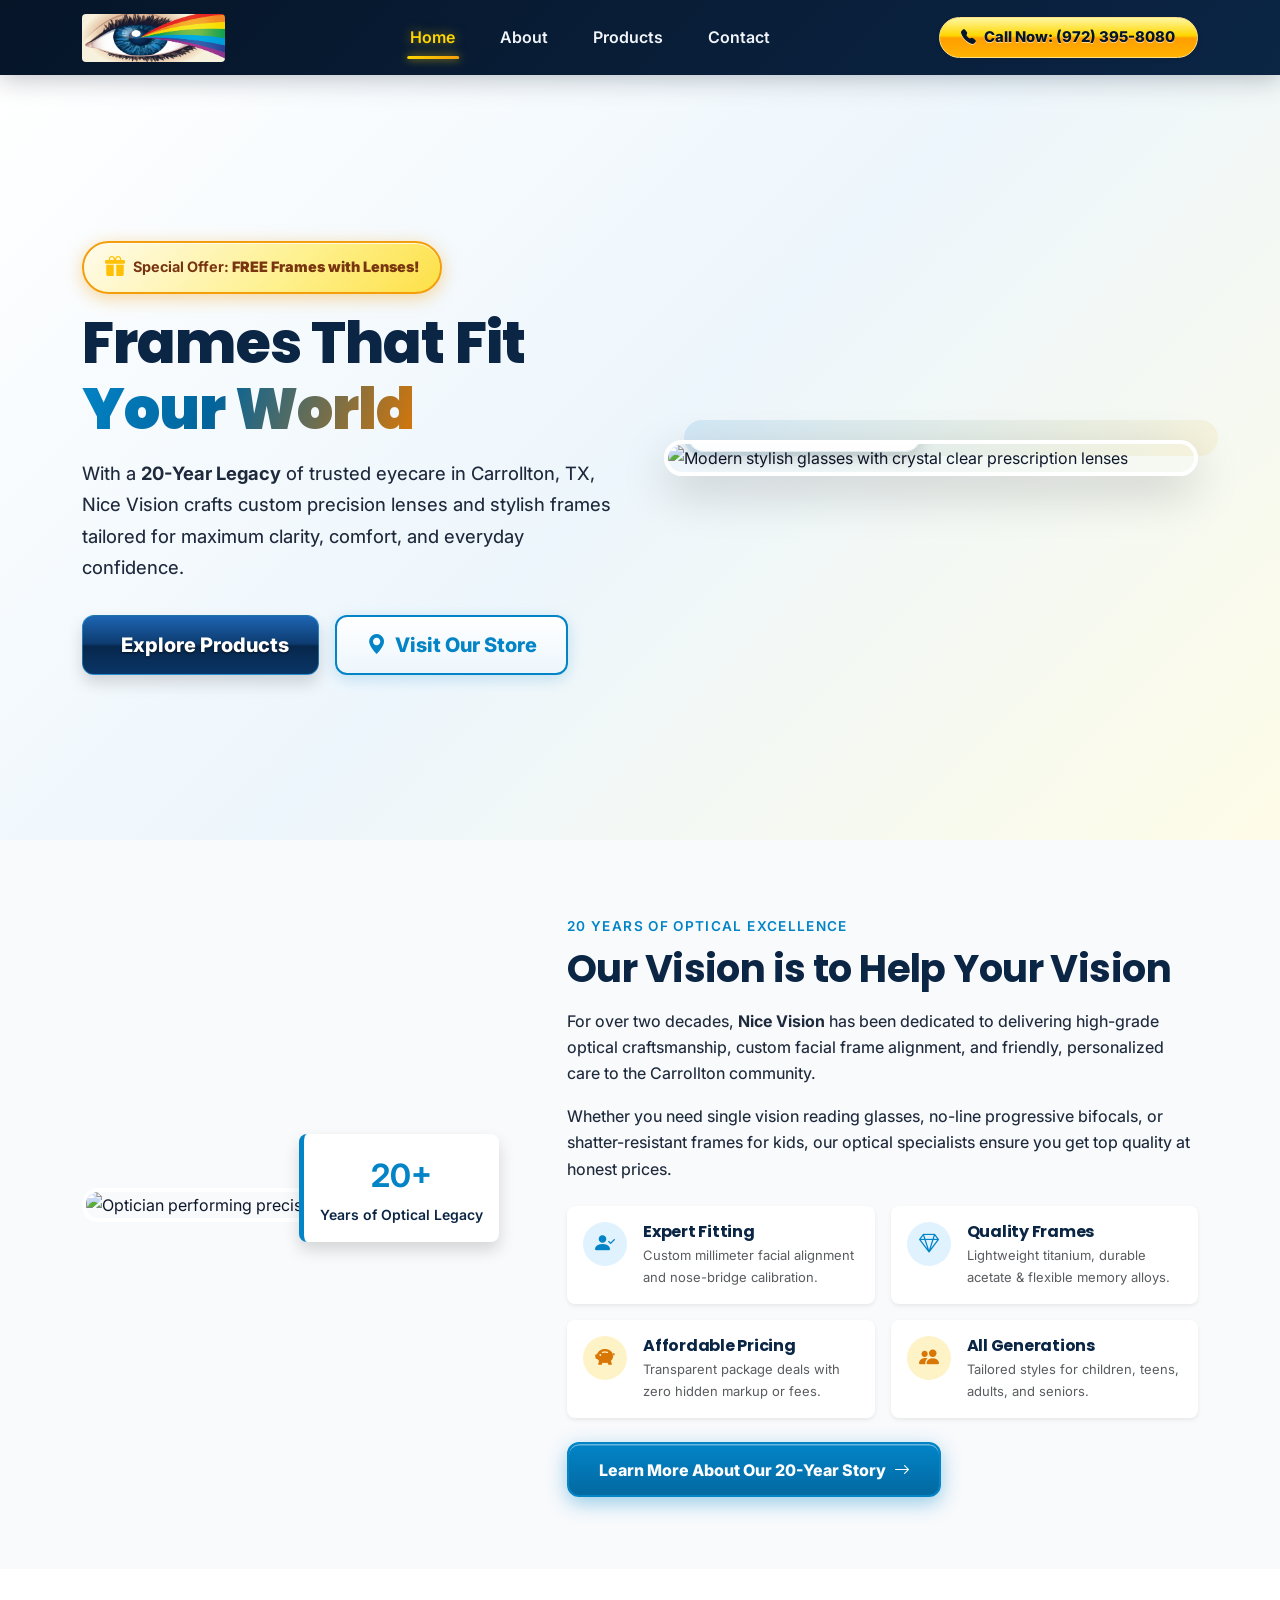
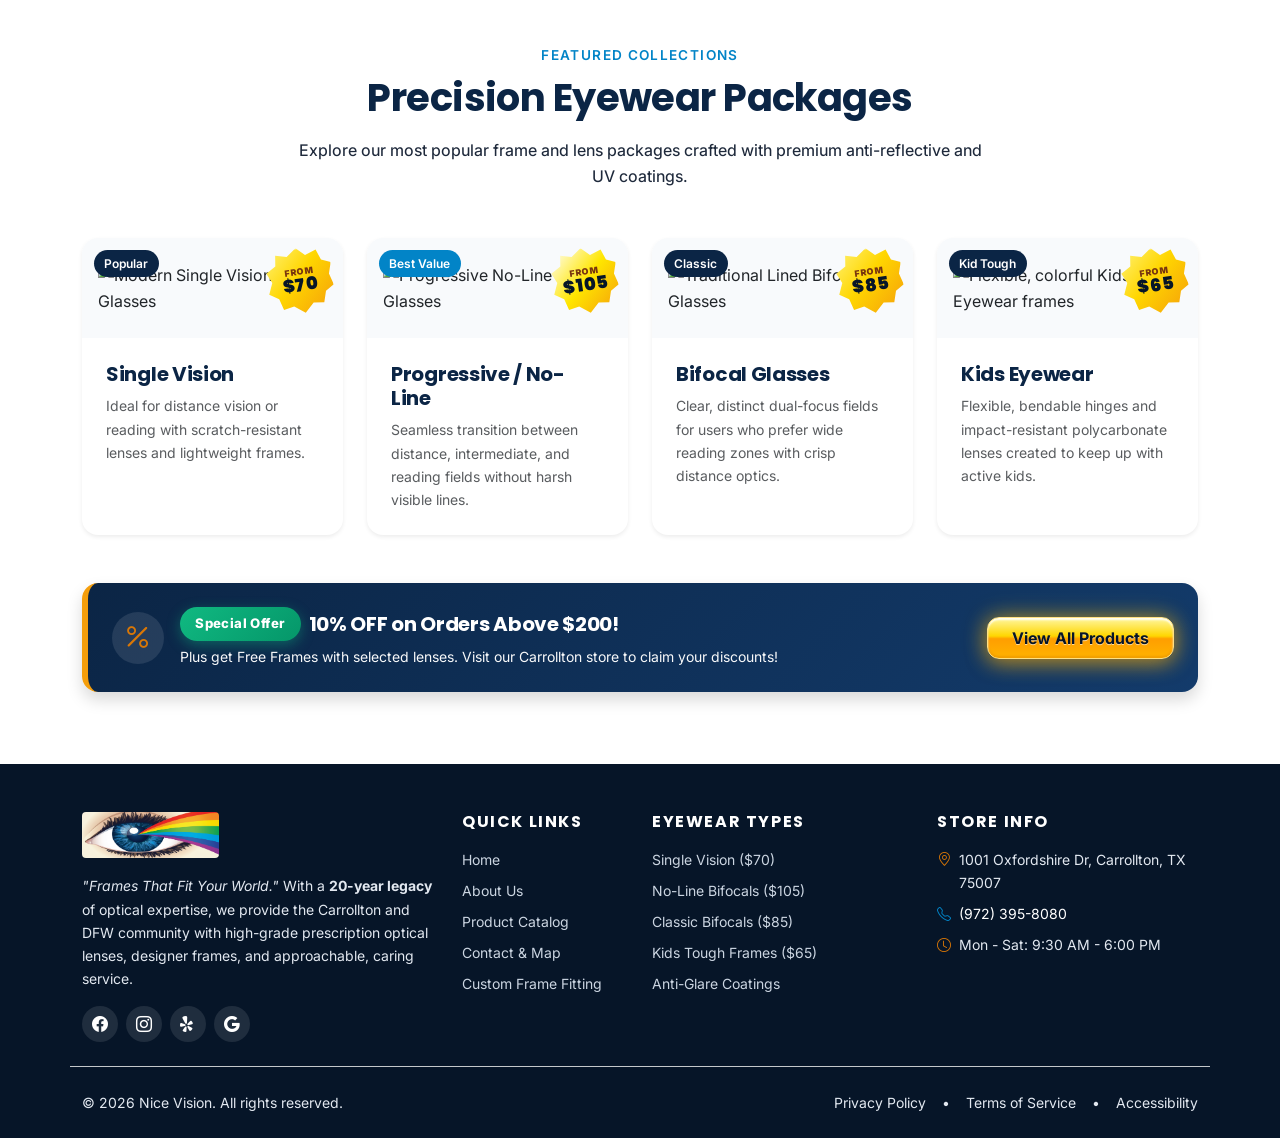
==== index.html @ 568fd635 "first commit" ====
<!DOCTYPE html>
<html lang="en">
<head>
  <meta charset="UTF-8">
  <meta name="viewport" content="width=device-width, initial-scale=1.0">
  <meta name="description" content="Nice Vision - 20+ Years Legacy in Eyewear & Eyecare. Handcrafted frames, precision lenses, progressive bifocals, and family eyewear in Carrollton, TX.">
  <meta name="keywords" content="Nice Vision, Eyewear, Glasses, Bifocals, Progressive Lenses, Carrollton TX, Free Frames, 20 Years Legacy">
  <title>Nice Vision | Frames That Fit Your World</title>

  <!-- Google Fonts -->
  <link rel="preconnect" href="https://fonts.googleapis.com">
  <link rel="preconnect" href="https://fonts.gstatic.com" crossorigin>
  <link href="https://fonts.googleapis.com/css2?family=Inter:wght@400;500;600&family=Poppins:wght@500;600;700;800&display=swap" rel="stylesheet">

  <!-- Bootstrap 5 CSS CDN -->
  <link href="https://cdn.jsdelivr.net/npm/bootstrap@5.3.3/dist/css/bootstrap.min.css" rel="stylesheet" integrity="sha384-QWTKZyjpPEjISv5WaRU9OFeRpok6YctnYmDr5pNlyT2bRjXh0JMhjY6hW+ALEwIH" crossorigin="anonymous">

  <!-- Bootstrap Icons CDN -->
  <link rel="stylesheet" href="https://cdn.jsdelivr.net/npm/bootstrap-icons@1.11.3/font/bootstrap-icons.min.css">

  <!-- Custom CSS -->
  <link rel="stylesheet" href="style.css?v=1.6">
</head>
<body>

  <!-- ================= HEADER & NAVBAR ================= -->
  <header class="sticky-top">
    <nav class="navbar navbar-expand-lg navbar-dark brand-navbar" aria-label="Main Navigation">
      <div class="container">
        <a class="navbar-brand d-flex align-items-center" href="index.html" aria-label="Nice Vision Home">
          <img src="assets/niceVision_logo.png" alt="Nice Vision Logo" class="brand-logo-img">
        </a>

        <button class="navbar-toggler border-0 shadow-none p-2" type="button" data-bs-toggle="collapse" data-bs-target="#navbarContent" aria-controls="navbarContent" aria-expanded="false" aria-label="Toggle navigation">
          <span class="navbar-toggler-icon"></span>
        </button>

        <div class="collapse navbar-collapse" id="navbarContent">
          <ul class="navbar-nav mx-auto mb-2 mb-lg-0 gap-lg-3">
            <li class="nav-item">
              <a class="nav-link active" aria-current="page" href="index.html">Home</a>
            </li>
            <li class="nav-item">
              <a class="nav-link" href="about.html">About</a>
            </li>
            <li class="nav-item">
              <a class="nav-link" href="products.html">Products</a>
            </li>
            <li class="nav-item">
              <a class="nav-link" href="contact.html">Contact</a>
            </li>
          </ul>
          
          <div class="d-flex align-items-center gap-2 mt-3 mt-lg-0">
            <a href="tel:9723958080" class="btn btn-call-cta d-inline-flex align-items-center gap-2 shadow-sm">
              <i class="bi bi-telephone-fill"></i>
              <span>Call Now: (972) 395-8080</span>
            </a>
          </div>
        </div>
      </div>
    </nav>
  </header>

  <main>
    <!-- ================= HERO SECTION ================= -->
    <section id="home" class="hero-section py-5 d-flex align-items-center">
      <div class="container py-lg-4">
        <div class="row align-items-center g-5">
          <!-- Text Column -->
          <div class="col-lg-6 text-center text-lg-start">
            
            <!-- Special Offer 1 Hero Pill -->
            <div class="hero-offer-pill mb-3">
              <i class="bi bi-gift-fill text-warning fs-5"></i>
              <span>Special Offer: <strong>FREE Frames with Lenses!</strong></span>
            </div>

            <h1 class="hero-title fw-extrabold mb-3">
              Frames That Fit <span class="text-gradient">Your World</span>
            </h1>
            <p class="hero-subtitle mb-4 text-secondary-contrast">
              With a <strong>20-Year Legacy</strong> of trusted eyecare in Carrollton, TX, Nice Vision crafts custom precision lenses and stylish frames tailored for maximum clarity, comfort, and everyday confidence.
            </p>
            <div class="d-flex flex-column flex-sm-row justify-content-center justify-content-lg-start gap-3 pt-2">
              <a href="products.html" class="btn btn-primary-custom btn-lg shadow">
                <i class="bi bi-glasses me-2"></i>Explore Products
              </a>
              <a href="contact.html" class="btn btn-outline-custom btn-lg">
                <i class="bi bi-geo-alt-fill me-2 text-accent-sky"></i>Visit Our Store
              </a>
            </div>
            
            <!-- Quick Feature Ticker / Highlights (Commented out as requested) -->
            <!--
            <div class="row g-3 mt-4 pt-3 border-top border-light-subtle text-start">
              <div class="col-4">
                <div class="d-flex align-items-center gap-2">
                  <i class="bi bi-award-fill text-accent-yellow fs-4"></i>
                  <div>
                    <div class="fw-bold text-navy small">20+ Years</div>
                    <div class="text-muted extra-small">Trusted Legacy</div>
                  </div>
                </div>
              </div>
              <div class="col-4">
                <div class="d-flex align-items-center gap-2">
                  <i class="bi bi-tag-fill text-accent-sky fs-4"></i>
                  <div>
                    <div class="fw-bold text-navy small">Best Pricing</div>
                    <div class="text-muted extra-small">From $70 Up</div>
                  </div>
                </div>
              </div>
              <div class="col-4">
                <div class="d-flex align-items-center gap-2">
                  <i class="bi bi-shield-check text-accent-yellow fs-4"></i>
                  <div>
                    <div class="fw-bold text-navy small">100% Quality</div>
                    <div class="text-muted extra-small">Guaranteed Fit</div>
                  </div>
                </div>
              </div>
            </div>
            -->
          </div>

          <!-- Hero Image Column -->
          <div class="col-lg-6">
            <div class="hero-image-container position-relative">
              <div class="hero-image-card shadow-lg">
                <img 
                  src="https://images.unsplash.com/photo-1591076482161-42ce6da69f67?auto=format&fit=crop&w=900&q=80" 
                  alt="Modern stylish glasses with crystal clear prescription lenses" 
                  class="img-fluid rounded-4 main-hero-img w-100 object-fit-cover"
                  loading="eager"
                >
                <div class="hero-floating-badge shadow">
                  <div class="starburst-icon">
                    <i class="bi bi-patch-check-fill text-accent-yellow fs-2"></i>
                  </div>
                  <div>
                    <div class="fw-bold text-navy">20+ Years Legacy</div>
                    <div class="extra-small text-muted">Carrollton, TX Opticians</div>
                  </div>
                </div>
              </div>
              <div class="hero-backdrop-shape"></div>
            </div>
          </div>
        </div>
      </div>
    </section>

    <!-- ================= ABOUT PREVIEW SECTION ================= -->
    <section id="about-preview" class="about-section py-5 bg-light-section">
      <div class="container py-lg-4">
        <div class="row align-items-center g-5">
          <!-- Supporting Image Left Column -->
          <div class="col-lg-5 order-2 order-lg-1">
            <div class="position-relative about-img-wrapper">
              <img 
                src="https://images.unsplash.com/photo-1574258495973-f010dfbb5371?auto=format&fit=crop&w=800&q=80" 
                alt="Optician performing precise eyeglasses frame fitting" 
                class="img-fluid rounded-4 shadow-md w-100 object-fit-cover about-main-img"
                loading="lazy"
              >
              <div class="about-experience-card shadow p-3 rounded-3 text-center">
                <span class="fs-2 fw-bold text-accent-sky">20+</span>
                <span class="d-block small text-navy fw-semibold">Years of Optical Legacy</span>
              </div>
            </div>
          </div>

          <!-- Content Right Column -->
          <div class="col-lg-7 order-1 order-lg-2 text-center text-lg-start">
            <span class="section-subtitle text-uppercase fw-semibold tracking-wider text-accent-sky mb-2 d-inline-block">
              20 Years of Optical Excellence
            </span>
            <h2 class="section-title text-navy fw-bold mb-3">
              Our Vision is to Help Your Vision
            </h2>
            <p class="text-secondary-contrast mb-3">
              For over two decades, <strong>Nice Vision</strong> has been dedicated to delivering high-grade optical craftsmanship, custom facial frame alignment, and friendly, personalized care to the Carrollton community.
            </p>
            <p class="text-secondary-contrast mb-4">
              Whether you need single vision reading glasses, no-line progressive bifocals, or shatter-resistant frames for kids, our optical specialists ensure you get top quality at honest prices.
            </p>

            <!-- Feature Cards Grid -->
            <div class="row g-3 mb-4">
              <div class="col-sm-6">
                <div class="feature-card p-3 rounded-3 h-100 border-0 shadow-sm bg-white d-flex align-items-start gap-3">
                  <div class="feature-icon-box bg-sky-subtle text-accent-sky rounded-circle">
                    <i class="bi bi-person-check-fill fs-5"></i>
                  </div>
                  <div>
                    <h3 class="h6 fw-bold text-navy mb-1">Expert Fitting</h3>
                    <p class="extra-small text-muted mb-0">Custom millimeter facial alignment and nose-bridge calibration.</p>
                  </div>
                </div>
              </div>

              <div class="col-sm-6">
                <div class="feature-card p-3 rounded-3 h-100 border-0 shadow-sm bg-white d-flex align-items-start gap-3">
                  <div class="feature-icon-box bg-sky-subtle text-accent-sky rounded-circle">
                    <i class="bi bi-gem fs-5"></i>
                  </div>
                  <div>
                    <h3 class="h6 fw-bold text-navy mb-1">Quality Frames</h3>
                    <p class="extra-small text-muted mb-0">Lightweight titanium, durable acetate & flexible memory alloys.</p>
                  </div>
                </div>
              </div>

              <div class="col-sm-6">
                <div class="feature-card p-3 rounded-3 h-100 border-0 shadow-sm bg-white d-flex align-items-start gap-3">
                  <div class="feature-icon-box bg-yellow-subtle text-accent-yellow rounded-circle">
                    <i class="bi bi-piggy-bank-fill fs-5"></i>
                  </div>
                  <div>
                    <h3 class="h6 fw-bold text-navy mb-1">Affordable Pricing</h3>
                    <p class="extra-small text-muted mb-0">Transparent package deals with zero hidden markup or fees.</p>
                  </div>
                </div>
              </div>

              <div class="col-sm-6">
                <div class="feature-card p-3 rounded-3 h-100 border-0 shadow-sm bg-white d-flex align-items-start gap-3">
                  <div class="feature-icon-box bg-yellow-subtle text-accent-yellow rounded-circle">
                    <i class="bi bi-people-fill fs-5"></i>
                  </div>
                  <div>
                    <h3 class="h6 fw-bold text-navy mb-1">All Generations</h3>
                    <p class="extra-small text-muted mb-0">Tailored styles for children, teens, adults, and seniors.</p>
                  </div>
                </div>
              </div>
            </div>

            <div class="text-center text-lg-start">
              <a href="about.html" class="btn btn-story-blue">
                <span>Learn More About Our 20-Year Story</span>
                <i class="bi bi-arrow-right ms-2"></i>
              </a>
            </div>
          </div>
        </div>
      </div>
    </section>

    <!-- ================= FEATURED PRODUCTS PREVIEW ================= -->
    <section id="products-preview" class="products-section py-5">
      <div class="container py-lg-4">
        <div class="text-center max-w-700 mx-auto mb-5">
          <span class="section-subtitle text-uppercase fw-semibold tracking-wider text-accent-sky mb-2 d-inline-block">
            Featured Collections
          </span>
          <h2 class="section-title text-navy fw-bold mb-3">
            Precision Eyewear Packages
          </h2>
          <p class="text-secondary-contrast">
            Explore our most popular frame and lens packages crafted with premium anti-reflective and UV coatings.
          </p>
        </div>

        <div class="row g-4">
          <!-- Card 1: Single Vision Glasses -->
          <div class="col-12 col-sm-6 col-lg-3">
            <div class="card product-card h-100 border-0 shadow-sm rounded-4 overflow-hidden position-relative">
              <div class="starburst-badge" aria-label="Starting at $70">
                <div class="starburst-inner">
                  <span class="badge-from">FROM</span>
                  <span class="badge-price">$70</span>
                </div>
              </div>
              
              <div class="product-img-wrapper">
                <img 
                  src="https://images.unsplash.com/photo-1572635196237-14b3f281503f?auto=format&fit=crop&w=600&q=80" 
                  class="card-img-top product-img" 
                  alt="Modern Single Vision Glasses"
                  loading="lazy"
                >
                <span class="product-tag">Popular</span>
              </div>
              
              <div class="card-body p-4 d-flex flex-column">
                <h3 class="card-title h5 fw-bold text-navy mb-2">Single Vision</h3>
                <p class="card-text text-muted small flex-grow-1">
                  Ideal for distance vision or reading with scratch-resistant lenses and lightweight frames.
                </p>
                <!-- Product features and action button (Commented out as requested)
                <div class="product-features border-top pt-3 mt-2">
                  <ul class="list-unstyled extra-small text-secondary mb-3 d-flex flex-column gap-1">
                    <li><i class="bi bi-check-circle-fill text-accent-sky me-1"></i> Scratch-Resistant Coating</li>
                    <li><i class="bi bi-check-circle-fill text-accent-sky me-1"></i> Frame + Lenses Included</li>
                  </ul>
                  <a href="products.html" class="btn btn-card-action w-100 fw-semibold text-center">
                    View Details
                  </a>
                </div>
                -->
              </div>
            </div>
          </div>

          <!-- Card 2: Progressive / No-Line Bifocals -->
          <div class="col-12 col-sm-6 col-lg-3">
            <div class="card product-card h-100 border-0 shadow-sm rounded-4 overflow-hidden position-relative highlight-product">
              <div class="starburst-badge starburst-highlight" aria-label="Starting at $105">
                <div class="starburst-inner">
                  <span class="badge-from">FROM</span>
                  <span class="badge-price">$105</span>
                </div>
              </div>

              <div class="product-img-wrapper">
                <img 
                  src="https://images.unsplash.com/photo-1508296695146-257a814070b4?auto=format&fit=crop&w=600&q=80" 
                  class="card-img-top product-img" 
                  alt="Progressive No-Line Bifocal Glasses"
                  loading="lazy"
                >
                <span class="product-tag tag-best">Best Value</span>
              </div>

              <div class="card-body p-4 d-flex flex-column">
                <h3 class="card-title h5 fw-bold text-navy mb-2">Progressive / No-Line</h3>
                <p class="card-text text-muted small flex-grow-1">
                  Seamless transition between distance, intermediate, and reading fields without harsh visible lines.
                </p>
                <!-- Product features and action button (Commented out as requested)
                <div class="product-features border-top pt-3 mt-2">
                  <ul class="list-unstyled extra-small text-secondary mb-3 d-flex flex-column gap-1">
                    <li><i class="bi bi-check-circle-fill text-accent-sky me-1"></i> Smooth Multi-Distance Vision</li>
                    <li><i class="bi bi-check-circle-fill text-accent-sky me-1"></i> Premium Anti-Glare Coating</li>
                  </ul>
                  <a href="products.html" class="btn btn-card-action w-100 fw-semibold text-center">
                    View Details
                  </a>
                </div>
                -->
              </div>
            </div>
          </div>

          <!-- Card 3: Traditional Bifocal Glasses -->
          <div class="col-12 col-sm-6 col-lg-3">
            <div class="card product-card h-100 border-0 shadow-sm rounded-4 overflow-hidden position-relative">
              <div class="starburst-badge" aria-label="Starting at $85">
                <div class="starburst-inner">
                  <span class="badge-from">FROM</span>
                  <span class="badge-price">$85</span>
                </div>
              </div>

              <div class="product-img-wrapper">
                <img 
                  src="https://images.unsplash.com/photo-1511499767150-a48a237f0083?auto=format&fit=crop&w=600&q=80" 
                  class="card-img-top product-img" 
                  alt="Traditional Lined Bifocal Glasses"
                  loading="lazy"
                >
                <span class="product-tag">Classic</span>
              </div>

              <div class="card-body p-4 d-flex flex-column">
                <h3 class="card-title h5 fw-bold text-navy mb-2">Bifocal Glasses</h3>
                <p class="card-text text-muted small flex-grow-1">
                  Clear, distinct dual-focus fields for users who prefer wide reading zones with crisp distance optics.
                </p>
                <!-- Product features and action button (Commented out as requested)
                <div class="product-features border-top pt-3 mt-2">
                  <ul class="list-unstyled extra-small text-secondary mb-3 d-flex flex-column gap-1">
                    <li><i class="bi bi-check-circle-fill text-accent-sky me-1"></i> Wide Reading Segment</li>
                    <li><i class="bi bi-check-circle-fill text-accent-sky me-1"></i> High Durability Frames</li>
                  </ul>
                  <a href="products.html" class="btn btn-card-action w-100 fw-semibold text-center">
                    View Details
                  </a>
                </div>
                -->
              </div>
            </div>
          </div>

          <!-- Card 4: Kids Eyewear -->
          <div class="col-12 col-sm-6 col-lg-3">
            <div class="card product-card h-100 border-0 shadow-sm rounded-4 overflow-hidden position-relative">
              <div class="starburst-badge" aria-label="Starting at $65">
                <div class="starburst-inner">
                  <span class="badge-from">FROM</span>
                  <span class="badge-price">$65</span>
                </div>
              </div>

              <div class="product-img-wrapper">
                <img 
                  src="https://images.unsplash.com/photo-1544717305-2782549b5136?auto=format&fit=crop&w=600&q=80" 
                  class="card-img-top product-img" 
                  alt="Flexible, colorful Kids Eyewear frames"
                  loading="lazy"
                >
                <span class="product-tag">Kid Tough</span>
              </div>

              <div class="card-body p-4 d-flex flex-column">
                <h3 class="card-title h5 fw-bold text-navy mb-2">Kids Eyewear</h3>
                <p class="card-text text-muted small flex-grow-1">
                  Flexible, bendable hinges and impact-resistant polycarbonate lenses created to keep up with active kids.
                </p>
                <!-- Product features and action button (Commented out as requested)
                <div class="product-features border-top pt-3 mt-2">
                  <ul class="list-unstyled extra-small text-secondary mb-3 d-flex flex-column gap-1">
                    <li><i class="bi bi-check-circle-fill text-accent-sky me-1"></i> Impact-Proof Polycarbonate</li>
                    <li><i class="bi bi-check-circle-fill text-accent-sky me-1"></i> Non-Slip Temple Arms</li>
                  </ul>
                  <a href="products.html" class="btn btn-card-action w-100 fw-semibold text-center">
                    View Details
                  </a>
                </div>
                -->
              </div>
            </div>
          </div>
        </div>

        <!-- Special Banner Offer: Above $200 10% OFF -->
        <div class="special-promo-banner mt-5 p-4 rounded-4 text-white d-flex flex-column flex-md-row align-items-center justify-content-between gap-3 shadow">
          <div class="d-flex align-items-center gap-3">
            <div class="promo-icon-badge">
              <i class="bi bi-percent fs-3 text-accent-yellow"></i>
            </div>
            <div>
              <div class="d-flex align-items-center gap-2 mb-1">
                <span class="promo-pill-green">Special Offer</span>
                <h3 class="h5 fw-bold mb-0">10% OFF on Orders Above $200!</h3>
              </div>
              <p class="mb-0 small text-light opacity-90">Plus get Free Frames with selected lenses. Visit our Carrollton store to claim your discounts!</p>
            </div>
          </div>
          <a href="products.html" class="btn btn-accent-yellow fw-bold px-4 py-2 text-navy text-nowrap">
            View All Products
          </a>
        </div>
      </div>
    </section>

    <!-- ================= VISIT US & STORE INFO SECTION (Commented out as requested) ================= -->
    <!--
    <section id="visit" class="contact-section py-5 bg-light-section">
      <div class="container py-lg-4">
        <div class="text-center max-w-700 mx-auto mb-5">
          <span class="section-subtitle text-uppercase fw-semibold tracking-wider text-accent-sky mb-2 d-inline-block">
            Visit Our Store
          </span>
          <h2 class="section-title text-navy fw-bold mb-3">
            Come See Us in Carrollton, TX
          </h2>
          <p class="text-secondary-contrast">
            Drop by our Carrollton store for custom frame styling, precision lens fitting, and friendly optical advice. Walk-ins are always warmly welcomed!
          </p>
        </div>

        <div class="row g-4">
          <div class="col-lg-5">
            <div class="bg-white p-4 p-md-5 rounded-4 shadow-sm h-100 d-flex flex-column justify-content-between">
              <div>
                <span class="badge bg-yellow-subtle text-navy border border-warning px-3 py-2 fw-semibold rounded-pill mb-3">
                  <i class="bi bi-geo-alt-fill text-warning me-1"></i> Carrollton, TX Location
                </span>
                <h3 class="h4 fw-bold text-navy mb-3">Nice Vision Optical</h3>
                <p class="text-muted small mb-4">
                  Serving Carrollton and the DFW metroplex for over 20 years with premium frames, accurate prescriptions, and family-friendly optical care.
                </p>

                <div class="contact-details-box mb-4">
                  <div class="d-flex align-items-start gap-3 mb-3">
                    <div class="contact-icon bg-sky-subtle text-accent-sky rounded-circle">
                      <i class="bi bi-geo-alt-fill fs-5"></i>
                    </div>
                    <div>
                      <span class="fw-bold text-navy d-block">Store Address</span>
                      <address class="text-muted mb-0 small not-italic">
                        1001 Oxfordshire Dr,<br>
                        Carrollton, TX 75007
                      </address>
                    </div>
                  </div>

                  <div class="d-flex align-items-start gap-3 mb-3">
                    <div class="contact-icon bg-yellow-subtle text-accent-yellow rounded-circle">
                      <i class="bi bi-telephone-fill fs-5"></i>
                    </div>
                    <div>
                      <span class="fw-bold text-navy d-block">Call Us Directly</span>
                      <a href="tel:9723958080" class="text-decoration-none fw-semibold text-accent-sky small">
                        (972) 395-8080
                      </a>
                    </div>
                  </div>

                  <div class="d-flex align-items-start gap-3 mb-3">
                    <div class="contact-icon bg-sky-subtle text-accent-sky rounded-circle">
                      <i class="bi bi-clock-fill fs-5"></i>
                    </div>
                    <div>
                      <span class="fw-bold text-navy d-block">Store Hours</span>
                      <span class="text-muted small">Mon - Sat: 9:30 AM - 6:00 PM</span>
                      <span class="d-block extra-small text-success fw-semibold mt-1"><i class="bi bi-check-circle-fill me-1"></i>Walk-Ins Always Welcome</span>
                    </div>
                  </div>
                </div>
              </div>

              <div class="pt-3 border-top">
                <a href="contact.html" class="btn btn-primary-custom w-100 py-3 fw-bold shadow-sm d-flex align-items-center justify-content-center gap-2 mb-2">
                  <span>Send Us a Message / Inquiry</span>
                  <i class="bi bi-arrow-right"></i>
                </a>
                <a href="tel:9723958080" class="btn btn-outline-custom w-100 py-2 small fw-semibold text-center">
                  <i class="bi bi-telephone me-1"></i> Call (972) 395-8080
                </a>
              </div>

            </div>
          </div>

          <div class="col-lg-7">
            <div class="bg-white p-4 p-md-5 rounded-4 shadow-sm h-100 d-flex flex-column">
              <div class="d-flex justify-content-between align-items-center mb-3">
                <h3 class="h4 fw-bold text-navy mb-0">Interactive Store Map</h3>
                <a href="https://maps.google.com/?q=1001+Oxfordshire+Dr,+Carrollton,+TX+75007" target="_blank" rel="noopener noreferrer" class="btn btn-link text-accent-sky p-0 small fw-semibold text-decoration-none">
                  <i class="bi bi-box-arrow-up-right me-1"></i> Get Directions
                </a>
              </div>
              
              <div class="map-wrapper rounded-4 overflow-hidden flex-grow-1 shadow-inner position-relative">
                <iframe 
                  title="Nice Vision Carrollton TX Location Map"
                  src="https://www.google.com/maps/embed?pb=!1m18!1m12!1m3!1d3345.9221588698144!2d-96.9069356!3d33.0058145!2m3!1f0!2f0!3f0!3m2!1i1024!2i768!4f13.1!3m3!1m2!1s0x864c2438cb4499d1%3A0x6b772c916ec6fba0!2s1001%20Oxfordshire%20Dr%2C%20Carrollton%2C%20TX%2075007!5e0!3m2!1sen!2sus!4v1700000000000!5m2!1sen!2sus" 
                  width="100%" 
                  height="100%" 
                  style="border:0; min-height: 380px;" 
                  allowfullscreen="" 
                  loading="lazy" 
                  referrerpolicy="no-referrer-when-downgrade">
                </iframe>
              </div>
            </div>
          </div>
        </div>
      </div>
    </section>
    -->
  </main>

  <!-- ================= FOOTER ================= -->
  <footer class="footer bg-navy text-white pt-5 pb-4">
    <div class="container">
      <div class="row g-4 pb-4 border-bottom border-secondary-subtle">
        
        <!-- Brand Summary -->
        <div class="col-lg-4 col-md-6">
          <div class="d-flex align-items-center mb-3">
            <img src="assets/niceVision_logo.png" alt="Nice Vision Logo" class="footer-logo-img">
          </div>
          <p class="text-light-muted small mb-3">
            <em>"Frames That Fit Your World."</em> With a <strong>20-year legacy</strong> of optical expertise, we provide the Carrollton and DFW community with high-grade prescription optical lenses, designer frames, and approachable, caring service.
          </p>
          <div class="d-flex gap-2">
            <a href="#" class="social-icon-btn" aria-label="Nice Vision on Facebook"><i class="bi bi-facebook"></i></a>
            <a href="#" class="social-icon-btn" aria-label="Nice Vision on Instagram"><i class="bi bi-instagram"></i></a>
            <a href="#" class="social-icon-btn" aria-label="Nice Vision on Yelp"><i class="bi bi-yelp"></i></a>
            <a href="#" class="social-icon-btn" aria-label="Nice Vision on Google Business"><i class="bi bi-google"></i></a>
          </div>
        </div>

        <!-- Quick Links -->
        <div class="col-lg-2 col-md-6 col-6">
          <h4 class="h6 fw-bold text-white mb-3 text-uppercase tracking-wider">Quick Links</h4>
          <ul class="list-unstyled footer-links small d-flex flex-column gap-2 mb-0">
            <li><a href="index.html">Home</a></li>
            <li><a href="about.html">About Us</a></li>
            <li><a href="products.html">Product Catalog</a></li>
            <li><a href="contact.html">Contact & Map</a></li>
            <li><a href="contact.html">Custom Frame Fitting</a></li>
          </ul>
        </div>

        <!-- Products -->
        <div class="col-lg-3 col-md-6 col-6">
          <h4 class="h6 fw-bold text-white mb-3 text-uppercase tracking-wider">Eyewear Types</h4>
          <ul class="list-unstyled footer-links small d-flex flex-column gap-2 mb-0">
            <li><a href="products.html">Single Vision ($70)</a></li>
            <li><a href="products.html">No-Line Bifocals ($105)</a></li>
            <li><a href="products.html">Classic Bifocals ($85)</a></li>
            <li><a href="products.html">Kids Tough Frames ($65)</a></li>
            <li><a href="products.html">Anti-Glare Coatings</a></li>
          </ul>
        </div>

        <!-- Direct Contact -->
        <div class="col-lg-3 col-md-6">
          <h4 class="h6 fw-bold text-white mb-3 text-uppercase tracking-wider">Store Info</h4>
          <ul class="list-unstyled text-light-muted small d-flex flex-column gap-2 mb-0">
            <li class="d-flex gap-2">
              <i class="bi bi-geo-alt text-accent-yellow"></i>
              <span>1001 Oxfordshire Dr, Carrollton, TX 75007</span>
            </li>
            <li class="d-flex gap-2">
              <i class="bi bi-telephone text-accent-sky"></i>
              <a href="tel:9723958080" class="text-white text-decoration-none">(972) 395-8080</a>
            </li>
            <li class="d-flex gap-2">
              <i class="bi bi-clock text-accent-yellow"></i>
              <span>Mon - Sat: 9:30 AM - 6:00 PM</span>
            </li>
          </ul>
        </div>

      </div>

      <!-- Copyright & Bottom Bar -->
      <div class="d-flex flex-column flex-sm-row justify-content-between align-items-center pt-4 small text-light-muted">
        <div>
          &copy; <span id="currentYear"></span> Nice Vision. All rights reserved.
        </div>
        <div class="d-flex gap-3 mt-2 mt-sm-0">
          <a href="#" class="text-light-muted text-decoration-none">Privacy Policy</a>
          <span>•</span>
          <a href="#" class="text-light-muted text-decoration-none">Terms of Service</a>
          <span>•</span>
          <a href="#" class="text-light-muted text-decoration-none">Accessibility</a>
        </div>
      </div>
    </div>
  </footer>

  <!-- Bootstrap 5 JS Bundle with Popper -->
  <script src="https://cdn.jsdelivr.net/npm/bootstrap@5.3.3/dist/js/bootstrap.bundle.min.js" integrity="sha384-YvpcrYf0tY3lHB60NNkmXc5s9fDVZLESaAA55NDzOxhy9GkcIdslK1eN7N6jIeHz" crossorigin="anonymous"></script>

  <!-- Custom JavaScript -->
  <script src="script.js"></script>
</body>
</html>
---- style.css ----
/* ==========================================================================
   Nice Vision - Brand Stylesheet
   Color Palette:
     - Navy Blue: #1a3a5c
     - Sky Blue Accent: #3a9bdc
     - Warm Yellow Accent: #f4c542
     - Off-White / Light Gray: #f8fafc / #f1f5f9
     - Body Text: #334155
   ========================================================================== */

:root {
  --color-navy: #0b2545;
  --color-navy-dark: #061528;
  --color-navy-light: #133b6b;
  --color-sky: #0284c7;
  --color-sky-vibrant: #0099ff;
  --color-sky-hover: #0369a1;
  --color-sky-subtle: #e0f2fe;
  --color-yellow: #f59e0b;
  --color-yellow-bright: #ffd600;
  --color-yellow-hover: #d97706;
  --color-yellow-subtle: #fef3c7;
  --color-bg-light: #f8fafc;
  --color-bg-alt: #f1f5f9;
  --color-text-main: #0f172a;
  --color-text-secondary: #1e293b;
  --color-text-muted: #334155;
  --color-border: #cbd5e1;
  
  --font-heading: 'Poppins', sans-serif;
  --font-body: 'Inter', -apple-system, BlinkMacSystemFont, "Segoe UI", Roboto, sans-serif;

  --transition-speed: 0.25s;
  --transition-ease: cubic-bezier(0.4, 0, 0.2, 1);
  --shadow-sm: 0 2px 8px rgba(11, 37, 69, 0.08);
  --shadow-md: 0 10px 25px rgba(11, 37, 69, 0.12);
  --shadow-lg: 0 20px 35px rgba(11, 37, 69, 0.16);
  --shadow-glow-yellow: 0 4px 20px rgba(245, 158, 11, 0.45);
  --shadow-glow-sky: 0 4px 20px rgba(2, 132, 199, 0.4);
}

/* Base & Reset */
html {
  scroll-behavior: smooth;
  scroll-padding-top: 80px;
  overflow-x: hidden;
}

body {
  font-family: var(--font-body);
  color: var(--color-text-main);
  background-color: #ffffff;
  line-height: 1.65;
  -webkit-font-smoothing: antialiased;
  overflow-x: hidden;
  max-width: 100%;
}

h1, h2, h3, h4, h5, h6, .brand-text {
  font-family: var(--font-heading);
  color: var(--color-navy);
  letter-spacing: -0.015em;
}

/* Utilities & Color Classes */
.text-navy { color: var(--color-navy) !important; }
.text-accent-sky { color: var(--color-sky) !important; }
.text-accent-yellow { color: #d97706 !important; }
.text-secondary-contrast { color: #1e293b !important; font-weight: 450; }
.text-light-muted { color: #e2e8f0 !important; }
.bg-navy { background-color: var(--color-navy) !important; }
.bg-light-section { background-color: var(--color-bg-light) !important; }
.bg-sky-subtle { background-color: var(--color-sky-subtle) !important; }
.bg-yellow-subtle { background-color: var(--color-yellow-subtle) !important; }
.tracking-wide { letter-spacing: 0.05em; }
.tracking-wider { letter-spacing: 0.1em; }
.extra-small { font-size: 0.8125rem; }
.max-w-700 { max-width: 700px; }
.not-italic { font-style: normal; }

/* ================= NAVBAR ================= */
.brand-navbar {
  background: linear-gradient(135deg, #061528 0%, #0b2545 100%);
  box-shadow: 0 4px 24px rgba(6, 21, 40, 0.25);
  padding-top: 0.85rem;
  padding-bottom: 0.85rem;
  transition: all var(--transition-speed) var(--transition-ease);
}

.brand-navbar .navbar-brand {
  display: flex;
  align-items: center;
  padding: 0;
  max-width: 70%;
  flex-shrink: 0;
  transition: transform var(--transition-speed) ease;
}

.brand-logo-img {
  height: 48px !important;
  max-height: 48px !important;
  width: auto !important;
  max-width: 220px !important;
  object-fit: contain;
  border-radius: 4px;
  display: block;
  transition: transform var(--transition-speed) ease;
}

.brand-navbar .navbar-brand:hover .brand-logo-img {
  transform: scale(1.03);
}

.footer-logo-img {
  height: 46px !important;
  max-height: 46px !important;
  width: auto !important;
  max-width: 200px !important;
  object-fit: contain;
  border-radius: 4px;
  display: block;
}

.brand-navbar .nav-link {
  color: #f1f5f9 !important;
  font-weight: 600;
  font-size: 0.95rem;
  padding: 0.5rem 0.9rem !important;
  position: relative;
  transition: color var(--transition-speed) ease;
}

.brand-navbar .nav-link:hover,
.brand-navbar .nav-link.active {
  color: var(--color-yellow-bright) !important;
  text-shadow: 0 0 12px rgba(255, 214, 0, 0.5);
}

.brand-navbar .nav-link::after {
  content: '';
  position: absolute;
  bottom: 0;
  left: 50%;
  transform: translateX(-50%);
  width: 0;
  height: 3px;
  background: linear-gradient(90deg, #ffd600, #f59e0b);
  border-radius: 2px;
  box-shadow: 0 0 8px rgba(255, 214, 0, 0.8);
  transition: width var(--transition-speed) ease;
}

.brand-navbar .nav-link:hover::after,
.brand-navbar .nav-link.active::after {
  width: 70%;
}

/* Call Button in Navbar */
.btn-call-cta {
  background: linear-gradient(180deg, #fff7a1 0%, #ffd600 45%, #ff9e00 52%, #ffb300 100%);
  color: #061528 !important;
  font-weight: 800;
  font-size: 0.925rem;
  padding: 0.55rem 1.35rem;
  border-radius: 50rem;
  border: 1px solid #ffe082;
  box-shadow: 0 4px 18px rgba(255, 160, 0, 0.45), 0 0 20px rgba(255, 214, 0, 0.35), inset 0 2px 2px rgba(255, 255, 255, 0.9), inset 0 -2px 2px rgba(200, 100, 0, 0.25);
  text-shadow: 0 1px 0 rgba(255, 255, 255, 0.6);
  transition: all var(--transition-speed) var(--transition-ease);
  position: relative;
  overflow: hidden;
}

.btn-call-cta:hover {
  background: linear-gradient(180deg, #ffffff 0%, #ffd600 45%, #ff9100 52%, #ffa000 100%);
  color: #061528 !important;
  transform: translateY(-2px) scale(1.02);
  box-shadow: 0 8px 25px rgba(255, 160, 0, 0.65), 0 0 30px rgba(255, 214, 0, 0.5), inset 0 2px 3px rgba(255, 255, 255, 1);
}

/* Custom Buttons */
.btn-primary-custom {
  background: linear-gradient(180deg, #1d65b3 0%, #0d3b6f 48%, #07274c 52%, #0a3566 100%);
  border: 1px solid rgba(56, 189, 248, 0.45);
  color: #ffffff !important;
  font-weight: 800;
  border-radius: 0.75rem;
  padding: 0.85rem 1.85rem;
  box-shadow: 0 6px 22px rgba(11, 37, 69, 0.45), 0 0 20px rgba(2, 132, 199, 0.3), inset 0 2px 2px rgba(255, 255, 255, 0.5), inset 0 -2px 2px rgba(0, 0, 0, 0.4);
  text-shadow: 0 1px 2px rgba(0, 0, 0, 0.6);
  transition: all var(--transition-speed) var(--transition-ease);
}

.btn-primary-custom:hover {
  background: linear-gradient(180deg, #2578d4 0%, #104887 48%, #0a3260 52%, #0e4480 100%);
  color: #ffffff !important;
  transform: translateY(-2px) scale(1.02);
  box-shadow: 0 10px 30px rgba(2, 132, 199, 0.5), 0 0 28px rgba(56, 189, 248, 0.4), inset 0 2px 3px rgba(255, 255, 255, 0.7);
}

.btn-outline-custom {
  background: linear-gradient(180deg, #ffffff 0%, #edf6fc 100%);
  border: 2px solid #0284c7;
  color: #0284c7 !important;
  font-weight: 800;
  border-radius: 0.75rem;
  padding: 0.8rem 1.85rem;
  box-shadow: 0 4px 16px rgba(2, 132, 199, 0.2), inset 0 1.5px 0 rgba(255, 255, 255, 0.95);
  transition: all var(--transition-speed) var(--transition-ease);
}

.btn-outline-custom:hover {
  background: linear-gradient(180deg, #0284c7 0%, #0369a1 100%);
  border-color: #0284c7;
  color: #ffffff !important;
  transform: translateY(-2px) scale(1.02);
  box-shadow: 0 8px 24px rgba(2, 132, 199, 0.45), inset 0 2px 2px rgba(255, 255, 255, 0.4);
}

/* "Learn More About Our 20-Year Story" Button */
.btn-story-blue {
  background: linear-gradient(180deg, #0284c7 0%, #0369a1 100%);
  border: 2px solid #0284c7;
  color: #ffffff !important;
  font-weight: 800;
  border-radius: 0.75rem;
  padding: 0.85rem 1.85rem;
  box-shadow: 0 6px 20px rgba(2, 132, 199, 0.4), inset 0 1.5px 0 rgba(255, 255, 255, 0.4);
  transition: all var(--transition-speed) var(--transition-ease);
  display: inline-flex;
  align-items: center;
  text-decoration: none;
}

.btn-story-blue:hover,
.btn-story-blue:focus,
.btn-story-blue:active {
  background: #ffffff !important;
  color: #0284c7 !important;
  border-color: #0284c7 !important;
  transform: translateY(-2px) scale(1.02);
  box-shadow: 0 8px 25px rgba(2, 132, 199, 0.35);
}

.btn-story-blue:hover i,
.btn-story-blue:focus i,
.btn-story-blue:active i {
  color: #0284c7 !important;
}

.btn-accent-yellow {
  background: linear-gradient(180deg, #fff7a1 0%, #ffd600 45%, #ff9e00 52%, #ffb300 100%);
  color: #061528 !important;
  font-weight: 800;
  border: 1px solid #ffe082;
  border-radius: 0.75rem;
  padding: 0.65rem 1.5rem;
  box-shadow: 0 4px 20px rgba(255, 160, 0, 0.5), 0 0 25px rgba(255, 214, 0, 0.4), inset 0 2px 2px rgba(255, 255, 255, 0.9), inset 0 -2px 2px rgba(200, 100, 0, 0.25);
  text-shadow: 0 1px 0 rgba(255, 255, 255, 0.6);
  transition: all var(--transition-speed) ease;
}

.btn-accent-yellow:hover {
  background: linear-gradient(180deg, #ffffff 0%, #ffd600 45%, #ff9100 52%, #ffa000 100%);
  color: #061528 !important;
  transform: translateY(-2px) scale(1.02);
  box-shadow: 0 8px 28px rgba(255, 160, 0, 0.7), 0 0 35px rgba(255, 214, 0, 0.6), inset 0 2px 3px rgba(255, 255, 255, 1);
}

/* ================= HERO SECTION ================= */
.hero-section {
  background: linear-gradient(135deg, #ffffff 0%, #edf6fc 50%, #fefce8 100%);
  min-height: 85vh;
  position: relative;
  overflow: hidden;
}

.badge-subheading {
  background-color: var(--color-sky-subtle);
  color: var(--color-navy);
  font-weight: 700;
  font-size: 0.825rem;
  border: 1.5px solid rgba(2, 132, 199, 0.3);
  border-radius: 50rem;
  box-shadow: 0 2px 8px rgba(2, 132, 199, 0.15);
}

.hero-title {
  font-size: clamp(2.4rem, 4.5vw, 3.6rem);
  font-weight: 800;
  line-height: 1.15;
  color: #0b2545;
}

.text-gradient {
  background: linear-gradient(110deg, #0284c7 0%, #02649b 40%, #d97706 100%);
  -webkit-background-clip: text;
  -webkit-text-fill-color: transparent;
  font-weight: 900;
}

.hero-subtitle {
  font-size: 1.15rem;
  color: #1e293b;
  line-height: 1.7;
  max-width: 540px;
}

.hero-image-container {
  position: relative;
  z-index: 1;
}

.hero-image-card {
  position: relative;
  border-radius: 1.5rem;
  overflow: hidden;
  border: 4px solid #ffffff;
  box-shadow: var(--shadow-lg);
  transition: transform var(--transition-speed) ease;
}

.hero-image-card:hover {
  transform: translateY(-4px);
}

.main-hero-img {
  max-height: 480px;
  width: 100%;
  object-fit: cover;
}

.hero-floating-badge {
  position: absolute;
  bottom: 20px;
  left: 20px;
  background: rgba(255, 255, 255, 0.95);
  backdrop-filter: blur(10px);
  padding: 0.75rem 1.25rem;
  border-radius: 1rem;
  display: flex;
  align-items: center;
  gap: 0.75rem;
  border: 1px solid rgba(226, 232, 240, 0.8);
}

.hero-backdrop-shape {
  position: absolute;
  top: -20px;
  right: -20px;
  width: 100%;
  height: 100%;
  background: linear-gradient(135deg, rgba(58, 155, 220, 0.15) 0%, rgba(244, 197, 66, 0.12) 100%);
  border-radius: 1.75rem;
  z-index: -1;
}

/* ================= ABOUT SECTION ================= */
.about-section {
  position: relative;
}

.about-img-wrapper {
  position: relative;
}

.about-main-img {
  max-height: 440px;
  border: 4px solid #ffffff;
}

.about-experience-card {
  position: absolute;
  bottom: -20px;
  right: 20px;
  background-color: #ffffff;
  border-left: 5px solid var(--color-sky);
  min-width: 150px;
}

.section-subtitle {
  font-size: 0.85rem;
}

.section-title {
  font-size: clamp(1.8rem, 3vw, 2.4rem);
}

.feature-card {
  transition: transform var(--transition-speed) ease, box-shadow var(--transition-speed) ease;
  border: 1px solid var(--color-border);
}

.feature-card:hover {
  transform: translateY(-3px);
  box-shadow: var(--shadow-md) !important;
}

.feature-icon-box {
  width: 44px;
  height: 44px;
  display: flex;
  align-items: center;
  justify-content: center;
  flex-shrink: 0;
}

/* ================= PRODUCTS SECTION & STARBURST BADGES ================= */
.products-section {
  background-color: #ffffff;
}

.product-card {
  border: 1px solid var(--color-border);
  transition: transform var(--transition-speed) ease, box-shadow var(--transition-speed) ease, border-color var(--transition-speed) ease;
  background-color: #ffffff;
}

.product-card:hover {
  transform: translateY(-6px);
  box-shadow: var(--shadow-lg) !important;
  border-color: rgba(58, 155, 220, 0.4);
}

.product-card.highlight-product {
  border: 2px solid var(--color-sky);
}

.product-img-wrapper {
  position: relative;
  background-color: #f8fafc;
  padding: 1.5rem 1rem;
  overflow: hidden;
}

.product-img {
  height: 180px;
  object-fit: cover;
  border-radius: 0.75rem;
  transition: transform 0.4s ease;
}

.product-card:hover .product-img {
  transform: scale(1.04);
}

.product-tag {
  position: absolute;
  top: 12px;
  left: 12px;
  background-color: var(--color-navy);
  color: #ffffff;
  font-size: 0.75rem;
  font-weight: 600;
  padding: 0.25rem 0.65rem;
  border-radius: 50rem;
}

.product-tag.tag-best {
  background-color: var(--color-sky);
}

/* Authentic Flyer Starburst Price Badge */
.starburst-badge {
  position: absolute;
  top: 10px;
  right: 10px;
  z-index: 10;
  width: 66px;
  height: 66px;
  background: linear-gradient(135deg, #fff275 0%, #ffd600 45%, #f59e0b 100%);
  color: #061528;
  display: flex;
  align-items: center;
  justify-content: center;
  text-align: center;
  box-shadow: 0 4px 16px rgba(245, 158, 11, 0.5), inset 0 1px 0 rgba(255, 255, 255, 0.8);
  clip-path: polygon(
    50% 0%, 63% 12%, 80% 6%, 86% 22%, 100% 28%, 95% 45%,
    100% 62%, 87% 70%, 82% 87%, 66% 85%, 52% 99%, 36% 87%,
    20% 90%, 15% 73%, 1% 64%, 8% 47%, 1% 32%, 16% 23%,
    18% 7%, 35% 11%
  );
  transform: rotate(-8deg);
  transition: transform var(--transition-speed) ease, box-shadow var(--transition-speed) ease;
}

.product-card:hover .starburst-badge {
  transform: rotate(0deg) scale(1.1);
  box-shadow: 0 6px 22px rgba(245, 158, 11, 0.7);
}

.starburst-highlight {
  background: linear-gradient(135deg, #ffffff 0%, #ffe600 50%, #f59e0b 100%);
  box-shadow: 0 6px 20px rgba(245, 158, 11, 0.6);
}

.starburst-inner {
  display: flex;
  flex-direction: column;
  line-height: 1;
}

.badge-from {
  font-size: 0.55rem;
  font-weight: 900;
  letter-spacing: 0.08em;
  color: #78350f;
}

.badge-price {
  font-size: 1.1rem;
  font-weight: 900;
  font-family: var(--font-heading);
  color: #061528;
}

.btn-card-action {
  background: linear-gradient(180deg, #ffffff 0%, #f0f7ff 100%);
  color: #0b2545;
  border: 1.5px solid #0284c7;
  padding: 0.6rem 1rem;
  border-radius: 0.65rem;
  font-size: 0.9rem;
  font-weight: 800;
  box-shadow: 0 2px 8px rgba(2, 132, 199, 0.15), inset 0 1px 0 #ffffff;
  transition: all var(--transition-speed) ease;
}

.btn-card-action:hover {
  background: linear-gradient(180deg, #0284c7 0%, #0369a1 100%);
  color: #ffffff;
  border-color: #0284c7;
  transform: translateY(-2px);
  box-shadow: 0 6px 18px rgba(2, 132, 199, 0.45);
}

/* Promotional Banner */
.special-promo-banner {
  background: linear-gradient(135deg, var(--color-navy) 0%, var(--color-navy-light) 100%);
  border-left: 6px solid var(--color-yellow);
}

.promo-icon-badge {
  width: 52px;
  height: 52px;
  border-radius: 50%;
  background-color: rgba(255, 255, 255, 0.1);
  display: flex;
  align-items: center;
  justify-content: center;
  flex-shrink: 0;
}

/* ================= CONTACT & MAP SECTION ================= */
.contact-icon {
  width: 46px;
  height: 46px;
  display: flex;
  align-items: center;
  justify-content: center;
  flex-shrink: 0;
}

.map-wrapper {
  min-height: 320px;
  background-color: #e2e8f0;
  border: 1px solid var(--color-border);
}

.form-control:focus,
.form-select:focus {
  border-color: var(--color-sky);
  box-shadow: 0 0 0 0.25rem rgba(58, 155, 220, 0.2);
}

/* ================= FOOTER ================= */
.footer {
  background-color: var(--color-navy-dark) !important;
}

.footer-links a {
  color: #cbd5e1;
  text-decoration: none;
  transition: color var(--transition-speed) ease, padding-left var(--transition-speed) ease;
}

.footer-links a:hover {
  color: var(--color-yellow);
  padding-left: 4px;
}

.social-icon-btn {
  display: inline-flex;
  align-items: center;
  justify-content: center;
  width: 36px;
  height: 36px;
  border-radius: 50%;
  background-color: rgba(255, 255, 255, 0.1);
  color: #ffffff;
  text-decoration: none;
  transition: all var(--transition-speed) ease;
}

.social-icon-btn:hover {
  background-color: var(--color-sky);
  color: #ffffff;
  transform: translateY(-2px);
}

/* ================= RESPONSIVE BREAKPOINTS ================= */
/* Mobile & Tablet Navigation (<992px) */
@media (max-width: 991.98px) {
  .brand-navbar .container {
    position: relative;
    display: flex;
    align-items: center;
  }

  .brand-navbar .navbar-brand {
    position: absolute;
    left: 50%;
    top: 50%;
    transform: translate(-50%, -50%);
    margin: 0;
    max-width: calc(100% - 110px);
    justify-content: center;
    text-align: center;
    z-index: 5;
  }

  .brand-navbar .navbar-toggler {
    margin-left: auto;
    z-index: 10;
  }

  .brand-navbar .navbar-collapse {
    width: 100%;
    flex-basis: 100%;
    margin-top: 0.75rem;
  }
}

/* Mobile (<576px) */
@media (max-width: 575.98px) {
  .brand-navbar {
    padding-top: 0.55rem;
    padding-bottom: 0.55rem;
  }

  .brand-navbar .container {
    min-height: 42px;
  }

  .brand-logo-img {
    height: 38px !important;
    max-height: 38px !important;
    width: auto !important;
    max-width: 170px !important;
    object-fit: contain;
    display: block;
    margin: 0 auto;
  }

  .footer-logo-img {
    height: 38px !important;
    max-height: 38px !important;
    width: auto !important;
    max-width: 170px !important;
    object-fit: contain;
    display: block;
  }

  .hero-title {
    font-size: 2.1rem;
  }
  
  .hero-subtitle {
    font-size: 1rem;
  }
  
  .hero-floating-badge {
    bottom: 12px;
    left: 12px;
    padding: 0.5rem 0.85rem;
  }
  
  .about-experience-card {
    position: static;
    margin-top: 1rem;
    width: 100%;
  }

  .btn-call-cta {
    width: 100%;
    justify-content: center;
  }
}

/* Extra Small Mobile (<380px) */
@media (max-width: 379.98px) {
  .brand-navbar {
    padding-top: 0.45rem;
    padding-bottom: 0.45rem;
  }

  .brand-navbar .container {
    min-height: 36px;
  }

  .brand-navbar .navbar-brand {
    max-width: calc(100% - 90px);
  }

  .brand-logo-img {
    height: 30px !important;
    max-height: 30px !important;
    width: auto !important;
    max-width: 135px !important;
  }

  .footer-logo-img {
    height: 30px !important;
    max-height: 30px !important;
    width: auto !important;
    max-width: 135px !important;
  }
}

/* Tablet (576px - 991.98px) */
@media (min-width: 576px) and (max-width: 991.98px) {
  .hero-title {
    font-size: 2.6rem;
  }
  
  .main-hero-img {
    max-height: 380px;
  }
  
  .about-main-img {
    max-height: 340px;
  }
}

/* Desktop (>992px) */
@media (min-width: 992px) {
  .hero-section {
    padding-top: 5rem;
    padding-bottom: 5rem;
  }
  
  .brand-navbar .nav-link {
    font-size: 1rem;
  }
}

/* ================= PAGE HEADER & SPECIAL PROMOS ================= */
.page-header-section {
  background: linear-gradient(135deg, #061528 0%, #0b2545 60%, #133b6b 100%);
  color: #ffffff;
  padding: 3.8rem 0 3.2rem 0;
  position: relative;
  box-shadow: 0 6px 25px rgba(6, 21, 40, 0.2);
}

.page-header-title {
  color: #ffffff;
  font-family: var(--font-heading);
  font-weight: 800;
  text-shadow: 0 2px 10px rgba(0, 0, 0, 0.3);
}

.hero-offer-pill {
  background: linear-gradient(135deg, #fffbeb 0%, #fef08a 60%, #fde047 100%);
  border: 2px solid #f59e0b;
  color: #78350f;
  font-size: 0.9rem;
  font-weight: 700;
  padding: 0.5rem 1.3rem;
  border-radius: 50rem;
  display: inline-flex;
  align-items: center;
  gap: 0.5rem;
  box-shadow: 0 4px 18px rgba(245, 158, 11, 0.4), inset 0 1px 0 rgba(255, 255, 255, 0.8);
  transition: transform 0.2s ease, box-shadow 0.2s ease;
}

.hero-offer-pill:hover {
  transform: translateY(-2px);
  box-shadow: 0 6px 24px rgba(245, 158, 11, 0.55);
}

.offer-card-badge {
  background: linear-gradient(135deg, #fffbeb 0%, #fef3c7 60%, #fde68a 100%);
  border: 2px solid #f59e0b;
  border-radius: 1.25rem;
  padding: 1.6rem;
  color: #78350f;
  box-shadow: 0 6px 20px rgba(245, 158, 11, 0.2);
}

.promo-pill-green {
  background: linear-gradient(135deg, #10b981 0%, #059669 100%);
  color: #ffffff;
  font-weight: 800;
  font-size: 0.825rem;
  padding: 0.4rem 0.95rem;
  border-radius: 50rem;
  box-shadow: 0 4px 14px rgba(16, 185, 129, 0.4);
  letter-spacing: 0.03em;
}

.legacy-badge {
  background: linear-gradient(135deg, #0b2545 0%, #164275 100%);
  color: #ffffff;
  border: 2px solid #ffd600;
  box-shadow: 0 4px 16px rgba(255, 214, 0, 0.35);
}
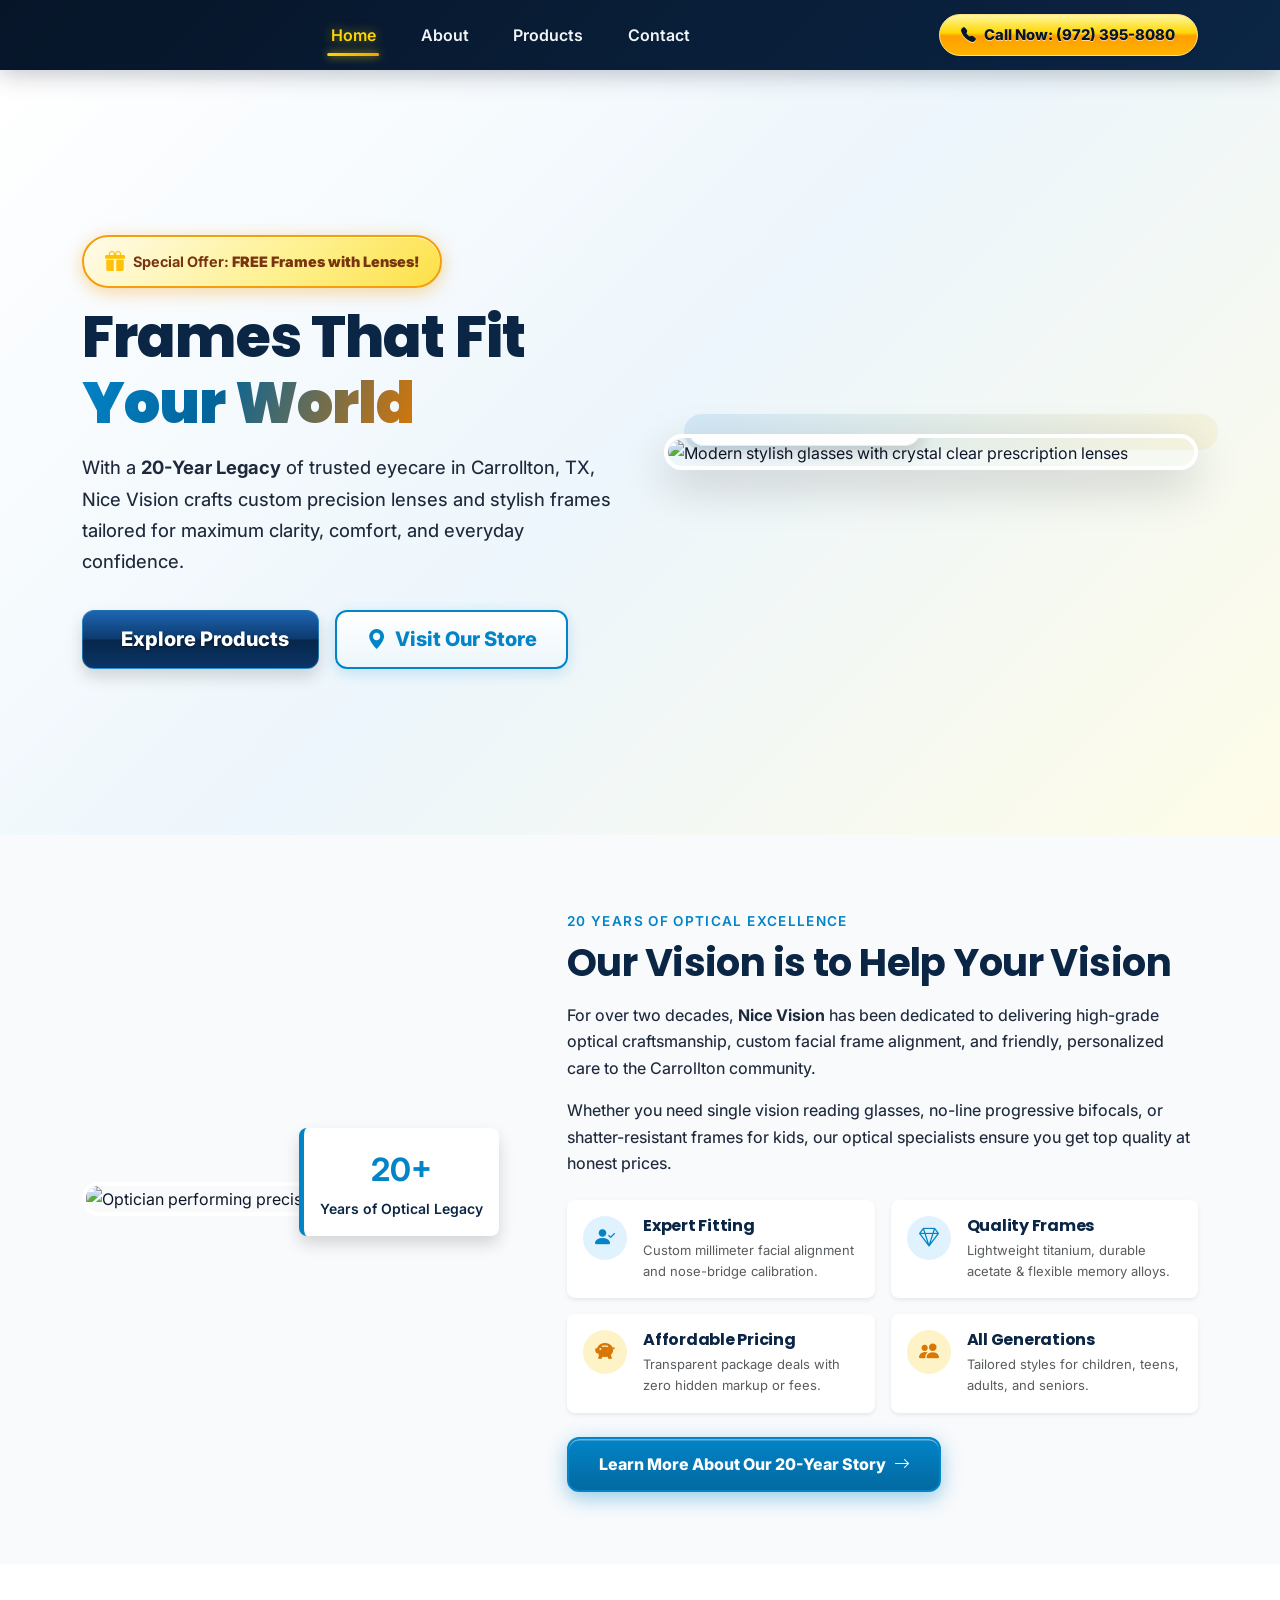
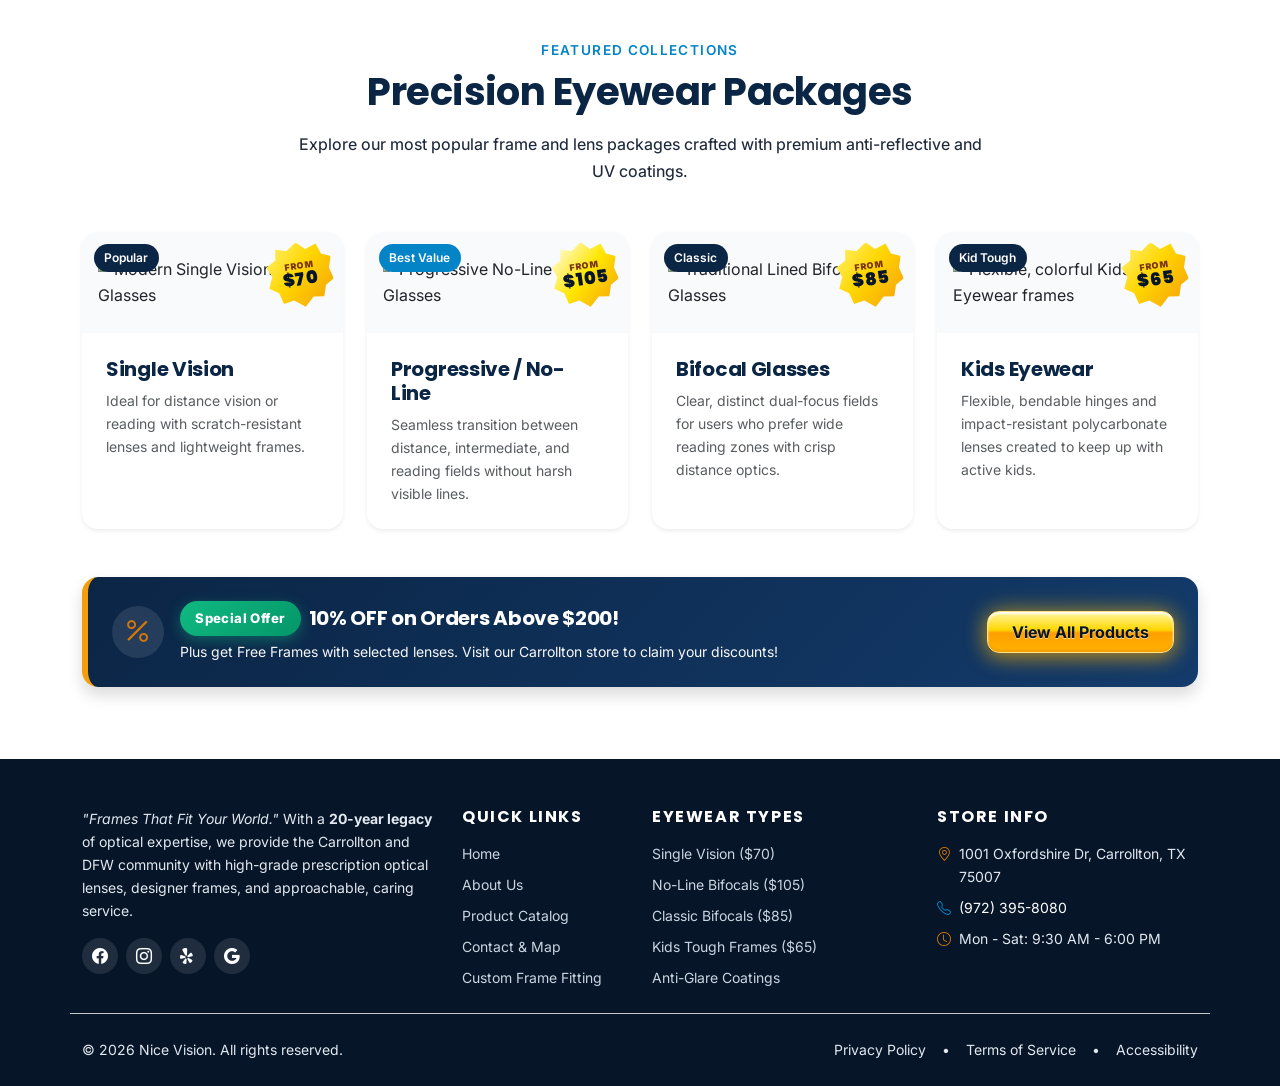
==== commit 3e8342d9: "logo-removed" ====
--- a/index.html
+++ b/index.html
@@ -27,9 +27,9 @@
   <header class="sticky-top">
     <nav class="navbar navbar-expand-lg navbar-dark brand-navbar" aria-label="Main Navigation">
       <div class="container">
-        <a class="navbar-brand d-flex align-items-center" href="index.html" aria-label="Nice Vision Home">
+        <!-- <a class="navbar-brand d-flex align-items-center" href="index.html" aria-label="Nice Vision Home">
           <img src="assets/niceVision_logo.png" alt="Nice Vision Logo" class="brand-logo-img">
-        </a>
+        </a> -->
 
         <button class="navbar-toggler border-0 shadow-none p-2" type="button" data-bs-toggle="collapse" data-bs-target="#navbarContent" aria-controls="navbarContent" aria-expanded="false" aria-label="Toggle navigation">
           <span class="navbar-toggler-icon"></span>
@@ -563,9 +563,9 @@
         
         <!-- Brand Summary -->
         <div class="col-lg-4 col-md-6">
-          <div class="d-flex align-items-center mb-3">
+          <!-- <div class="d-flex align-items-center mb-3">
             <img src="assets/niceVision_logo.png" alt="Nice Vision Logo" class="footer-logo-img">
-          </div>
+          </div> -->
           <p class="text-light-muted small mb-3">
             <em>"Frames That Fit Your World."</em> With a <strong>20-year legacy</strong> of optical expertise, we provide the Carrollton and DFW community with high-grade prescription optical lenses, designer frames, and approachable, caring service.
           </p>
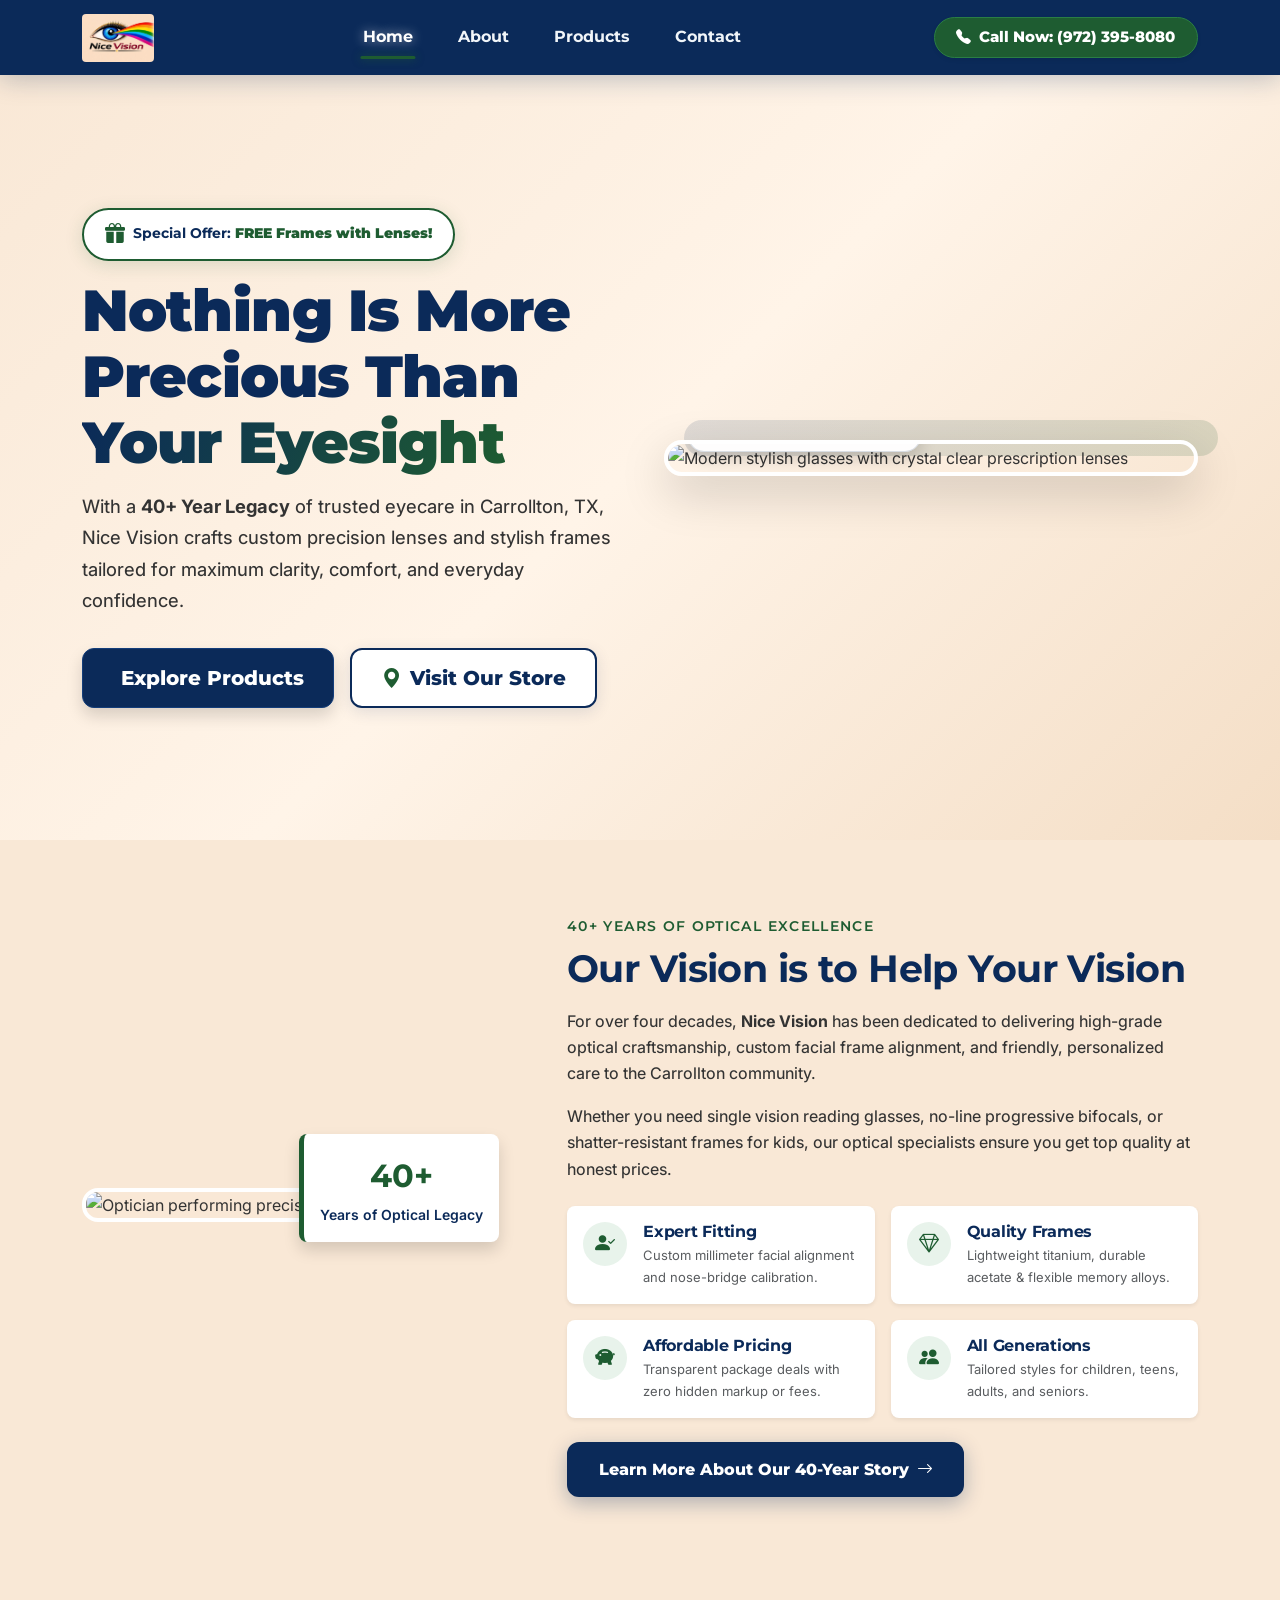
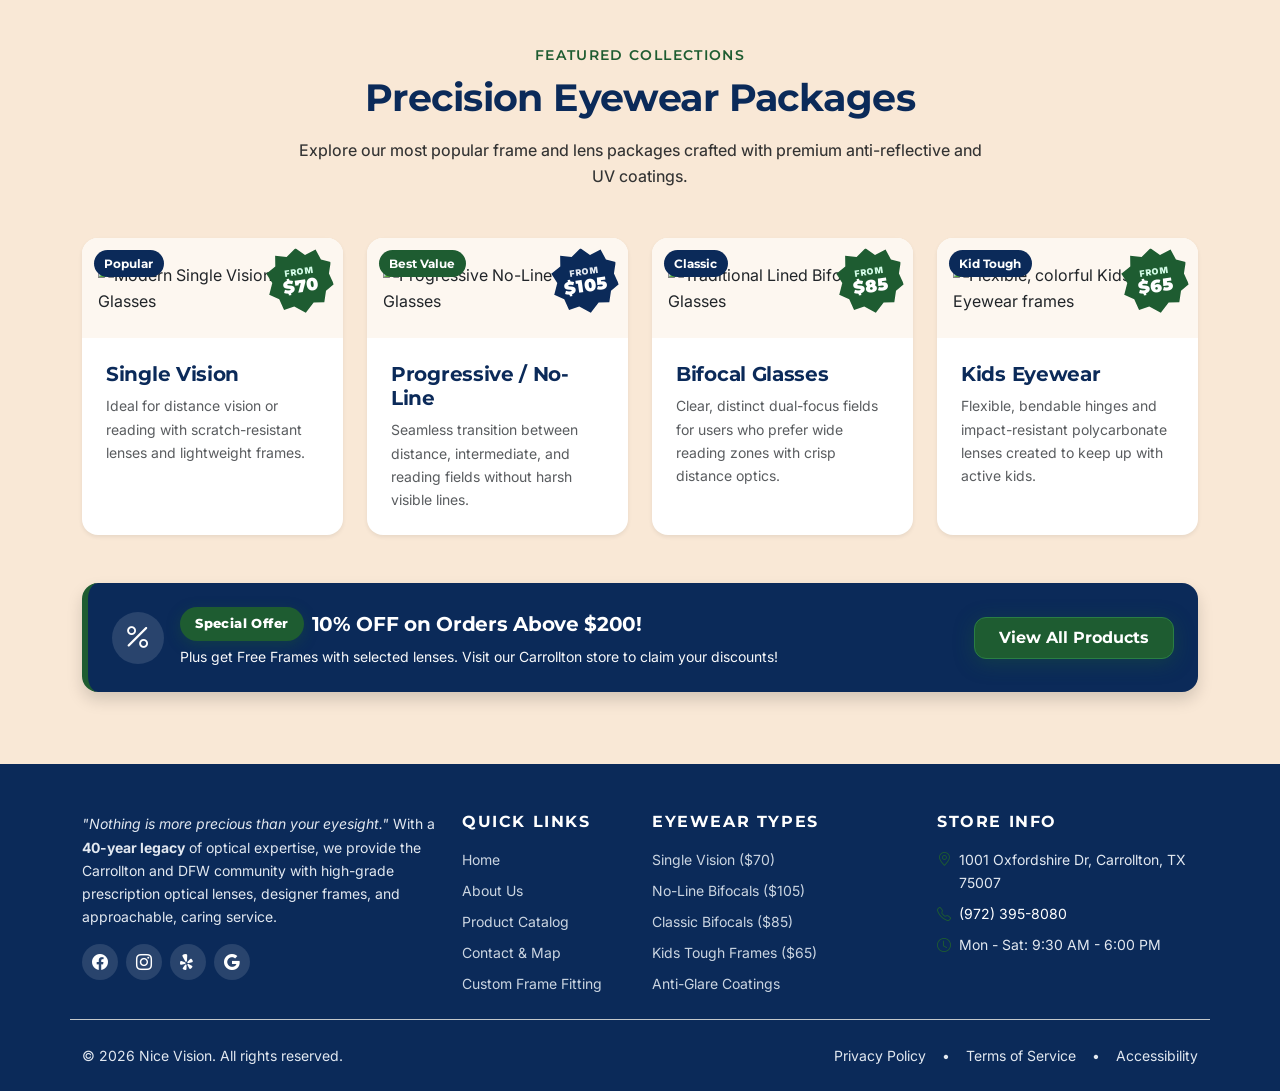
==== commit f240a1e3: "color-theme-changed" ====
--- a/index.html
+++ b/index.html
@@ -3,14 +3,14 @@
 <head>
   <meta charset="UTF-8">
   <meta name="viewport" content="width=device-width, initial-scale=1.0">
-  <meta name="description" content="Nice Vision - 20+ Years Legacy in Eyewear & Eyecare. Handcrafted frames, precision lenses, progressive bifocals, and family eyewear in Carrollton, TX.">
-  <meta name="keywords" content="Nice Vision, Eyewear, Glasses, Bifocals, Progressive Lenses, Carrollton TX, Free Frames, 20 Years Legacy">
-  <title>Nice Vision | Frames That Fit Your World</title>
+  <meta name="description" content="Nice Vision - 40+ Years Legacy in Eyewear & Eyecare. Handcrafted frames, precision lenses, progressive bifocals, and family eyewear in Carrollton, TX.">
+  <meta name="keywords" content="Nice Vision, Eyewear, Glasses, Bifocals, Progressive Lenses, Carrollton TX, Free Frames, 40 Years Legacy">
+  <title>Nice Vision | Nothing is more precious than your eyesight</title>
 
   <!-- Google Fonts -->
   <link rel="preconnect" href="https://fonts.googleapis.com">
   <link rel="preconnect" href="https://fonts.gstatic.com" crossorigin>
-  <link href="https://fonts.googleapis.com/css2?family=Inter:wght@400;500;600&family=Poppins:wght@500;600;700;800&display=swap" rel="stylesheet">
+  <link href="https://fonts.googleapis.com/css2?family=Inter:wght@400;500;600;700&family=Montserrat:wght@600;700;800;900&display=swap" rel="stylesheet">
 
   <!-- Bootstrap 5 CSS CDN -->
   <link href="https://cdn.jsdelivr.net/npm/bootstrap@5.3.3/dist/css/bootstrap.min.css" rel="stylesheet" integrity="sha384-QWTKZyjpPEjISv5WaRU9OFeRpok6YctnYmDr5pNlyT2bRjXh0JMhjY6hW+ALEwIH" crossorigin="anonymous">
@@ -27,9 +27,9 @@
   <header class="sticky-top">
     <nav class="navbar navbar-expand-lg navbar-dark brand-navbar" aria-label="Main Navigation">
       <div class="container">
-        <!-- <a class="navbar-brand d-flex align-items-center" href="index.html" aria-label="Nice Vision Home">
-          <img src="assets/niceVision_logo.png" alt="Nice Vision Logo" class="brand-logo-img">
-        </a> -->
+        <a class="navbar-brand d-flex align-items-center" href="index.html" aria-label="Nice Vision Home">
+          <img src="assets/logo-nicevision.jpg" alt="Nice Vision Logo" class="brand-logo-img">
+        </a>
 
         <button class="navbar-toggler border-0 shadow-none p-2" type="button" data-bs-toggle="collapse" data-bs-target="#navbarContent" aria-controls="navbarContent" aria-expanded="false" aria-label="Toggle navigation">
           <span class="navbar-toggler-icon"></span>
@@ -77,10 +77,10 @@
             </div>
 
             <h1 class="hero-title fw-extrabold mb-3">
-              Frames That Fit <span class="text-gradient">Your World</span>
+              Nothing Is More Precious Than  <span class="text-gradient">Your Eyesight</span>
             </h1>
             <p class="hero-subtitle mb-4 text-secondary-contrast">
-              With a <strong>20-Year Legacy</strong> of trusted eyecare in Carrollton, TX, Nice Vision crafts custom precision lenses and stylish frames tailored for maximum clarity, comfort, and everyday confidence.
+              With a <strong>40+ Year Legacy</strong> of trusted eyecare in Carrollton, TX, Nice Vision crafts custom precision lenses and stylish frames tailored for maximum clarity, comfort, and everyday confidence.
             </p>
             <div class="d-flex flex-column flex-sm-row justify-content-center justify-content-lg-start gap-3 pt-2">
               <a href="products.html" class="btn btn-primary-custom btn-lg shadow">
@@ -98,7 +98,7 @@
                 <div class="d-flex align-items-center gap-2">
                   <i class="bi bi-award-fill text-accent-yellow fs-4"></i>
                   <div>
-                    <div class="fw-bold text-navy small">20+ Years</div>
+                    <div class="fw-bold text-navy small">40+ Years</div>
                     <div class="text-muted extra-small">Trusted Legacy</div>
                   </div>
                 </div>
@@ -140,7 +140,7 @@
                     <i class="bi bi-patch-check-fill text-accent-yellow fs-2"></i>
                   </div>
                   <div>
-                    <div class="fw-bold text-navy">20+ Years Legacy</div>
+                    <div class="fw-bold text-navy">40+ Years Legacy</div>
                     <div class="extra-small text-muted">Carrollton, TX Opticians</div>
                   </div>
                 </div>
@@ -166,7 +166,7 @@
                 loading="lazy"
               >
               <div class="about-experience-card shadow p-3 rounded-3 text-center">
-                <span class="fs-2 fw-bold text-accent-sky">20+</span>
+                <span class="fs-2 fw-bold text-accent-sky">40+</span>
                 <span class="d-block small text-navy fw-semibold">Years of Optical Legacy</span>
               </div>
             </div>
@@ -175,13 +175,13 @@
           <!-- Content Right Column -->
           <div class="col-lg-7 order-1 order-lg-2 text-center text-lg-start">
             <span class="section-subtitle text-uppercase fw-semibold tracking-wider text-accent-sky mb-2 d-inline-block">
-              20 Years of Optical Excellence
+              40+ Years of Optical Excellence
             </span>
             <h2 class="section-title text-navy fw-bold mb-3">
               Our Vision is to Help Your Vision
             </h2>
             <p class="text-secondary-contrast mb-3">
-              For over two decades, <strong>Nice Vision</strong> has been dedicated to delivering high-grade optical craftsmanship, custom facial frame alignment, and friendly, personalized care to the Carrollton community.
+              For over four decades, <strong>Nice Vision</strong> has been dedicated to delivering high-grade optical craftsmanship, custom facial frame alignment, and friendly, personalized care to the Carrollton community.
             </p>
             <p class="text-secondary-contrast mb-4">
               Whether you need single vision reading glasses, no-line progressive bifocals, or shatter-resistant frames for kids, our optical specialists ensure you get top quality at honest prices.
@@ -240,7 +240,7 @@
 
             <div class="text-center text-lg-start">
               <a href="about.html" class="btn btn-story-blue">
-                <span>Learn More About Our 20-Year Story</span>
+                <span>Learn More About Our 40-Year Story</span>
                 <i class="bi bi-arrow-right ms-2"></i>
               </a>
             </div>
@@ -472,7 +472,7 @@
                 </span>
                 <h3 class="h4 fw-bold text-navy mb-3">Nice Vision Optical</h3>
                 <p class="text-muted small mb-4">
-                  Serving Carrollton and the DFW metroplex for over 20 years with premium frames, accurate prescriptions, and family-friendly optical care.
+                  Serving Carrollton and the DFW metroplex for over 40 years with premium frames, accurate prescriptions, and family-friendly optical care.
                 </p>
 
                 <div class="contact-details-box mb-4">
@@ -567,7 +567,7 @@
             <img src="assets/niceVision_logo.png" alt="Nice Vision Logo" class="footer-logo-img">
           </div> -->
           <p class="text-light-muted small mb-3">
-            <em>"Frames That Fit Your World."</em> With a <strong>20-year legacy</strong> of optical expertise, we provide the Carrollton and DFW community with high-grade prescription optical lenses, designer frames, and approachable, caring service.
+            <em>"Nothing is more precious than your eyesight."</em> With a <strong>40-year legacy</strong> of optical expertise, we provide the Carrollton and DFW community with high-grade prescription optical lenses, designer frames, and approachable, caring service.
           </p>
           <div class="d-flex gap-2">
             <a href="#" class="social-icon-btn" aria-label="Nice Vision on Facebook"><i class="bi bi-facebook"></i></a>
--- a/style.css
+++ b/style.css
@@ -1,42 +1,56 @@
 /* ==========================================================================
    Nice Vision - Brand Stylesheet
    Color Palette:
-     - Navy Blue: #1a3a5c
-     - Sky Blue Accent: #3a9bdc
-     - Warm Yellow Accent: #f4c542
-     - Off-White / Light Gray: #f8fafc / #f1f5f9
-     - Body Text: #334155
+     - Main Background: #F9E8D6 (Warm peach/cream)
+     - Main Headings / Logo Text: #0B2A59 (Deep Navy Blue)
+     - Subheadings / Accents: #1E5C31 (Dark Green)
+     - Body Text / General: #333333 (Dark Grey)
+     - Primary Button: #0B2A59 (Deep Navy Blue) / #FFFFFF (Pure White)
+     - Footer Background: #0B2A59 (Deep Navy Blue)
+     - Footer Text / Icons: #FFFFFF (White) & #1E5C31 (Green)
+     - Heading Font: Montserrat (Bold / Heavy Sans-Serif)
+     - Body Font: Inter, sans-serif
    ========================================================================== */
 
 :root {
-  --color-navy: #0b2545;
-  --color-navy-dark: #061528;
-  --color-navy-light: #133b6b;
-  --color-sky: #0284c7;
-  --color-sky-vibrant: #0099ff;
-  --color-sky-hover: #0369a1;
-  --color-sky-subtle: #e0f2fe;
-  --color-yellow: #f59e0b;
-  --color-yellow-bright: #ffd600;
-  --color-yellow-hover: #d97706;
-  --color-yellow-subtle: #fef3c7;
-  --color-bg-light: #f8fafc;
-  --color-bg-alt: #f1f5f9;
-  --color-text-main: #0f172a;
-  --color-text-secondary: #1e293b;
-  --color-text-muted: #334155;
-  --color-border: #cbd5e1;
-  
-  --font-heading: 'Poppins', sans-serif;
+  /* User-Specified Palette & Variables */
+  --color-bg-main: #F9E8D6;
+  --color-bg-subtle: #FAF0E4;
+  --color-bg-card: #FFFFFF;
+  
+  --color-navy: #0B2A59;
+  --color-navy-dark: #071C3C;
+  --color-navy-light: #133D7A;
+  
+  --color-green: #1E5C31;
+  --color-green-light: #2A7E44;
+  --color-green-subtle: #E8F3EB;
+  
+  --color-text-main: #0B2A59;
+  --color-text-body: #333333;
+  --color-text-subheading: #1E5C31;
+  --color-text-muted: #555555;
+  
+  --color-btn-bg: #0B2A59;
+  --color-btn-text: #FFFFFF;
+  
+  --color-footer-bg: #0B2A59;
+  --color-footer-text: #FFFFFF;
+  --color-footer-accent: #1E5C31;
+  
+  --color-border: rgba(11, 42, 89, 0.14);
+  --color-border-green: rgba(30, 92, 49, 0.25);
+  
+  --font-heading: 'Montserrat', -apple-system, BlinkMacSystemFont, "Segoe UI", Roboto, sans-serif;
   --font-body: 'Inter', -apple-system, BlinkMacSystemFont, "Segoe UI", Roboto, sans-serif;
 
   --transition-speed: 0.25s;
   --transition-ease: cubic-bezier(0.4, 0, 0.2, 1);
-  --shadow-sm: 0 2px 8px rgba(11, 37, 69, 0.08);
-  --shadow-md: 0 10px 25px rgba(11, 37, 69, 0.12);
-  --shadow-lg: 0 20px 35px rgba(11, 37, 69, 0.16);
-  --shadow-glow-yellow: 0 4px 20px rgba(245, 158, 11, 0.45);
-  --shadow-glow-sky: 0 4px 20px rgba(2, 132, 199, 0.4);
+  --shadow-sm: 0 2px 8px rgba(11, 42, 89, 0.08);
+  --shadow-md: 0 10px 25px rgba(11, 42, 89, 0.12);
+  --shadow-lg: 0 20px 35px rgba(11, 42, 89, 0.16);
+  --shadow-glow-navy: 0 4px 20px rgba(11, 42, 89, 0.35);
+  --shadow-glow-green: 0 4px 20px rgba(30, 92, 49, 0.35);
 }
 
 /* Base & Reset */
@@ -48,30 +62,34 @@
 
 body {
   font-family: var(--font-body);
-  color: var(--color-text-main);
-  background-color: #ffffff;
+  color: var(--color-text-body);
+  background-color: var(--color-bg-main);
   line-height: 1.65;
   -webkit-font-smoothing: antialiased;
   overflow-x: hidden;
   max-width: 100%;
 }
 
+/* Headings */
 h1, h2, h3, h4, h5, h6, .brand-text {
   font-family: var(--font-heading);
   color: var(--color-navy);
+  font-weight: 800;
   letter-spacing: -0.015em;
 }
 
 /* Utilities & Color Classes */
 .text-navy { color: var(--color-navy) !important; }
-.text-accent-sky { color: var(--color-sky) !important; }
-.text-accent-yellow { color: #d97706 !important; }
-.text-secondary-contrast { color: #1e293b !important; font-weight: 450; }
-.text-light-muted { color: #e2e8f0 !important; }
+.text-accent-green,
+.text-accent-sky,
+.text-accent-yellow { color: var(--color-green) !important; }
+.text-secondary-contrast { color: var(--color-text-body) !important; font-weight: 450; }
+.text-light-muted { color: #E2E8F0 !important; }
 .bg-navy { background-color: var(--color-navy) !important; }
-.bg-light-section { background-color: var(--color-bg-light) !important; }
-.bg-sky-subtle { background-color: var(--color-sky-subtle) !important; }
-.bg-yellow-subtle { background-color: var(--color-yellow-subtle) !important; }
+.bg-light-section { background-color: var(--color-bg-main) !important; }
+.bg-green-subtle,
+.bg-sky-subtle,
+.bg-yellow-subtle { background-color: var(--color-green-subtle) !important; color: var(--color-green) !important; }
 .tracking-wide { letter-spacing: 0.05em; }
 .tracking-wider { letter-spacing: 0.1em; }
 .extra-small { font-size: 0.8125rem; }
@@ -80,8 +98,8 @@
 
 /* ================= NAVBAR ================= */
 .brand-navbar {
-  background: linear-gradient(135deg, #061528 0%, #0b2545 100%);
-  box-shadow: 0 4px 24px rgba(6, 21, 40, 0.25);
+  background: var(--color-navy);
+  box-shadow: 0 4px 24px rgba(11, 42, 89, 0.25);
   padding-top: 0.85rem;
   padding-bottom: 0.85rem;
   transition: all var(--transition-speed) var(--transition-ease);
@@ -122,8 +140,9 @@
 }
 
 .brand-navbar .nav-link {
-  color: #f1f5f9 !important;
-  font-weight: 600;
+  color: #F1F5F9 !important;
+  font-family: var(--font-heading);
+  font-weight: 700;
   font-size: 0.95rem;
   padding: 0.5rem 0.9rem !important;
   position: relative;
@@ -132,8 +151,8 @@
 
 .brand-navbar .nav-link:hover,
 .brand-navbar .nav-link.active {
-  color: var(--color-yellow-bright) !important;
-  text-shadow: 0 0 12px rgba(255, 214, 0, 0.5);
+  color: #FFFFFF !important;
+  text-shadow: 0 0 12px rgba(255, 255, 255, 0.6);
 }
 
 .brand-navbar .nav-link::after {
@@ -144,9 +163,9 @@
   transform: translateX(-50%);
   width: 0;
   height: 3px;
-  background: linear-gradient(90deg, #ffd600, #f59e0b);
+  background: var(--color-green);
   border-radius: 2px;
-  box-shadow: 0 0 8px rgba(255, 214, 0, 0.8);
+  box-shadow: 0 0 8px rgba(30, 92, 49, 0.8);
   transition: width var(--transition-speed) ease;
 }
 
@@ -157,75 +176,81 @@
 
 /* Call Button in Navbar */
 .btn-call-cta {
-  background: linear-gradient(180deg, #fff7a1 0%, #ffd600 45%, #ff9e00 52%, #ffb300 100%);
-  color: #061528 !important;
+  background: var(--color-green);
+  color: #FFFFFF !important;
+  font-family: var(--font-heading);
   font-weight: 800;
   font-size: 0.925rem;
   padding: 0.55rem 1.35rem;
   border-radius: 50rem;
-  border: 1px solid #ffe082;
-  box-shadow: 0 4px 18px rgba(255, 160, 0, 0.45), 0 0 20px rgba(255, 214, 0, 0.35), inset 0 2px 2px rgba(255, 255, 255, 0.9), inset 0 -2px 2px rgba(200, 100, 0, 0.25);
-  text-shadow: 0 1px 0 rgba(255, 255, 255, 0.6);
+  border: 1px solid var(--color-green-light);
+  box-shadow: 0 4px 18px rgba(30, 92, 49, 0.4), inset 0 1px 2px rgba(255, 255, 255, 0.3);
   transition: all var(--transition-speed) var(--transition-ease);
   position: relative;
   overflow: hidden;
 }
 
 .btn-call-cta:hover {
-  background: linear-gradient(180deg, #ffffff 0%, #ffd600 45%, #ff9100 52%, #ffa000 100%);
-  color: #061528 !important;
+  background: var(--color-green-light);
+  color: #FFFFFF !important;
   transform: translateY(-2px) scale(1.02);
-  box-shadow: 0 8px 25px rgba(255, 160, 0, 0.65), 0 0 30px rgba(255, 214, 0, 0.5), inset 0 2px 3px rgba(255, 255, 255, 1);
-}
-
-/* Custom Buttons */
+  box-shadow: 0 8px 25px rgba(30, 92, 49, 0.55), inset 0 1px 3px rgba(255, 255, 255, 0.5);
+}
+
+/* ================= CUSTOM BUTTONS ================= */
 .btn-primary-custom {
-  background: linear-gradient(180deg, #1d65b3 0%, #0d3b6f 48%, #07274c 52%, #0a3566 100%);
-  border: 1px solid rgba(56, 189, 248, 0.45);
-  color: #ffffff !important;
+  background: var(--color-btn-bg);
+  border: 1px solid var(--color-navy-light);
+  color: var(--color-btn-text) !important;
+  font-family: var(--font-heading);
   font-weight: 800;
   border-radius: 0.75rem;
   padding: 0.85rem 1.85rem;
-  box-shadow: 0 6px 22px rgba(11, 37, 69, 0.45), 0 0 20px rgba(2, 132, 199, 0.3), inset 0 2px 2px rgba(255, 255, 255, 0.5), inset 0 -2px 2px rgba(0, 0, 0, 0.4);
-  text-shadow: 0 1px 2px rgba(0, 0, 0, 0.6);
+  box-shadow: 0 6px 22px rgba(11, 42, 89, 0.35), inset 0 1px 1px rgba(255, 255, 255, 0.2);
   transition: all var(--transition-speed) var(--transition-ease);
 }
 
 .btn-primary-custom:hover {
-  background: linear-gradient(180deg, #2578d4 0%, #104887 48%, #0a3260 52%, #0e4480 100%);
-  color: #ffffff !important;
+  background: var(--color-navy-light);
+  color: var(--color-btn-text) !important;
   transform: translateY(-2px) scale(1.02);
-  box-shadow: 0 10px 30px rgba(2, 132, 199, 0.5), 0 0 28px rgba(56, 189, 248, 0.4), inset 0 2px 3px rgba(255, 255, 255, 0.7);
+  box-shadow: 0 10px 30px rgba(11, 42, 89, 0.5);
 }
 
 .btn-outline-custom {
-  background: linear-gradient(180deg, #ffffff 0%, #edf6fc 100%);
-  border: 2px solid #0284c7;
-  color: #0284c7 !important;
+  background: #FFFFFF;
+  border: 2px solid var(--color-navy);
+  color: var(--color-navy) !important;
+  font-family: var(--font-heading);
   font-weight: 800;
   border-radius: 0.75rem;
   padding: 0.8rem 1.85rem;
-  box-shadow: 0 4px 16px rgba(2, 132, 199, 0.2), inset 0 1.5px 0 rgba(255, 255, 255, 0.95);
+  box-shadow: 0 4px 16px rgba(11, 42, 89, 0.12);
   transition: all var(--transition-speed) var(--transition-ease);
 }
 
 .btn-outline-custom:hover {
-  background: linear-gradient(180deg, #0284c7 0%, #0369a1 100%);
-  border-color: #0284c7;
-  color: #ffffff !important;
+  background: var(--color-navy);
+  border-color: var(--color-navy);
+  color: #FFFFFF !important;
   transform: translateY(-2px) scale(1.02);
-  box-shadow: 0 8px 24px rgba(2, 132, 199, 0.45), inset 0 2px 2px rgba(255, 255, 255, 0.4);
-}
-
-/* "Learn More About Our 20-Year Story" Button */
+  box-shadow: 0 8px 24px rgba(11, 42, 89, 0.3);
+}
+
+.btn-outline-custom:hover i {
+  color: #FFFFFF !important;
+}
+
+/* Story / Secondary Action Button */
 .btn-story-blue {
-  background: linear-gradient(180deg, #0284c7 0%, #0369a1 100%);
-  border: 2px solid #0284c7;
-  color: #ffffff !important;
+  background: var(--color-navy);
+  border: 2px solid var(--color-navy);
+  color: #FFFFFF !important;
+  font-family: var(--font-heading);
   font-weight: 800;
   border-radius: 0.75rem;
   padding: 0.85rem 1.85rem;
-  box-shadow: 0 6px 20px rgba(2, 132, 199, 0.4), inset 0 1.5px 0 rgba(255, 255, 255, 0.4);
+  box-shadow: 0 6px 20px rgba(11, 42, 89, 0.3);
   transition: all var(--transition-speed) var(--transition-ease);
   display: inline-flex;
   align-items: center;
@@ -235,65 +260,67 @@
 .btn-story-blue:hover,
 .btn-story-blue:focus,
 .btn-story-blue:active {
-  background: #ffffff !important;
-  color: #0284c7 !important;
-  border-color: #0284c7 !important;
+  background: #FFFFFF !important;
+  color: var(--color-navy) !important;
+  border-color: var(--color-navy) !important;
   transform: translateY(-2px) scale(1.02);
-  box-shadow: 0 8px 25px rgba(2, 132, 199, 0.35);
+  box-shadow: 0 8px 25px rgba(11, 42, 89, 0.25);
 }
 
 .btn-story-blue:hover i,
 .btn-story-blue:focus i,
 .btn-story-blue:active i {
-  color: #0284c7 !important;
+  color: var(--color-navy) !important;
 }
 
 .btn-accent-yellow {
-  background: linear-gradient(180deg, #fff7a1 0%, #ffd600 45%, #ff9e00 52%, #ffb300 100%);
-  color: #061528 !important;
-  font-weight: 800;
-  border: 1px solid #ffe082;
+  background: var(--color-green);
+  color: #FFFFFF !important;
+  font-family: var(--font-heading);
+  font-weight: 800;
+  border: 1px solid var(--color-green-light);
   border-radius: 0.75rem;
   padding: 0.65rem 1.5rem;
-  box-shadow: 0 4px 20px rgba(255, 160, 0, 0.5), 0 0 25px rgba(255, 214, 0, 0.4), inset 0 2px 2px rgba(255, 255, 255, 0.9), inset 0 -2px 2px rgba(200, 100, 0, 0.25);
-  text-shadow: 0 1px 0 rgba(255, 255, 255, 0.6);
+  box-shadow: 0 4px 20px rgba(30, 92, 49, 0.4);
   transition: all var(--transition-speed) ease;
 }
 
 .btn-accent-yellow:hover {
-  background: linear-gradient(180deg, #ffffff 0%, #ffd600 45%, #ff9100 52%, #ffa000 100%);
-  color: #061528 !important;
+  background: var(--color-green-light);
+  color: #FFFFFF !important;
   transform: translateY(-2px) scale(1.02);
-  box-shadow: 0 8px 28px rgba(255, 160, 0, 0.7), 0 0 35px rgba(255, 214, 0, 0.6), inset 0 2px 3px rgba(255, 255, 255, 1);
+  box-shadow: 0 8px 28px rgba(30, 92, 49, 0.55);
 }
 
 /* ================= HERO SECTION ================= */
 .hero-section {
-  background: linear-gradient(135deg, #ffffff 0%, #edf6fc 50%, #fefce8 100%);
+  background: linear-gradient(135deg, #F9E8D6 0%, #FFF4E8 50%, #F4DEC6 100%);
   min-height: 85vh;
   position: relative;
   overflow: hidden;
 }
 
 .badge-subheading {
-  background-color: var(--color-sky-subtle);
+  background-color: var(--color-green-subtle);
+  color: var(--color-green);
+  font-family: var(--font-heading);
+  font-weight: 800;
+  font-size: 0.825rem;
+  border: 1.5px solid rgba(30, 92, 49, 0.3);
+  border-radius: 50rem;
+  box-shadow: 0 2px 8px rgba(30, 92, 49, 0.12);
+}
+
+.hero-title {
+  font-family: var(--font-heading);
+  font-size: clamp(2.4rem, 4.5vw, 3.6rem);
+  font-weight: 900;
+  line-height: 1.15;
   color: var(--color-navy);
-  font-weight: 700;
-  font-size: 0.825rem;
-  border: 1.5px solid rgba(2, 132, 199, 0.3);
-  border-radius: 50rem;
-  box-shadow: 0 2px 8px rgba(2, 132, 199, 0.15);
-}
-
-.hero-title {
-  font-size: clamp(2.4rem, 4.5vw, 3.6rem);
-  font-weight: 800;
-  line-height: 1.15;
-  color: #0b2545;
 }
 
 .text-gradient {
-  background: linear-gradient(110deg, #0284c7 0%, #02649b 40%, #d97706 100%);
+  background: linear-gradient(110deg, var(--color-navy) 0%, var(--color-green) 100%);
   -webkit-background-clip: text;
   -webkit-text-fill-color: transparent;
   font-weight: 900;
@@ -301,7 +328,7 @@
 
 .hero-subtitle {
   font-size: 1.15rem;
-  color: #1e293b;
+  color: var(--color-text-body);
   line-height: 1.7;
   max-width: 540px;
 }
@@ -315,7 +342,7 @@
   position: relative;
   border-radius: 1.5rem;
   overflow: hidden;
-  border: 4px solid #ffffff;
+  border: 4px solid #FFFFFF;
   box-shadow: var(--shadow-lg);
   transition: transform var(--transition-speed) ease;
 }
@@ -341,7 +368,11 @@
   display: flex;
   align-items: center;
   gap: 0.75rem;
-  border: 1px solid rgba(226, 232, 240, 0.8);
+  border: 1px solid rgba(11, 42, 89, 0.15);
+}
+
+.hero-floating-badge i {
+  color: var(--color-green) !important;
 }
 
 .hero-backdrop-shape {
@@ -350,7 +381,7 @@
   right: -20px;
   width: 100%;
   height: 100%;
-  background: linear-gradient(135deg, rgba(58, 155, 220, 0.15) 0%, rgba(244, 197, 66, 0.12) 100%);
+  background: linear-gradient(135deg, rgba(11, 42, 89, 0.12) 0%, rgba(30, 92, 49, 0.15) 100%);
   border-radius: 1.75rem;
   z-index: -1;
 }
@@ -358,6 +389,7 @@
 /* ================= ABOUT SECTION ================= */
 .about-section {
   position: relative;
+  background-color: var(--color-bg-main);
 }
 
 .about-img-wrapper {
@@ -366,27 +398,39 @@
 
 .about-main-img {
   max-height: 440px;
-  border: 4px solid #ffffff;
+  border: 4px solid #FFFFFF;
 }
 
 .about-experience-card {
   position: absolute;
   bottom: -20px;
   right: 20px;
-  background-color: #ffffff;
-  border-left: 5px solid var(--color-sky);
+  background-color: #FFFFFF;
+  border-left: 5px solid var(--color-green);
   min-width: 150px;
 }
 
+.about-experience-card span:first-child {
+  color: var(--color-green) !important;
+  font-family: var(--font-heading);
+}
+
 .section-subtitle {
+  font-family: var(--font-heading);
+  font-weight: 800;
   font-size: 0.85rem;
+  color: var(--color-green) !important;
 }
 
 .section-title {
+  font-family: var(--font-heading);
+  font-weight: 800;
   font-size: clamp(1.8rem, 3vw, 2.4rem);
+  color: var(--color-navy);
 }
 
 .feature-card {
+  background-color: #FFFFFF;
   transition: transform var(--transition-speed) ease, box-shadow var(--transition-speed) ease;
   border: 1px solid var(--color-border);
 }
@@ -403,32 +447,34 @@
   align-items: center;
   justify-content: center;
   flex-shrink: 0;
+  background-color: var(--color-green-subtle) !important;
+  color: var(--color-green) !important;
 }
 
 /* ================= PRODUCTS SECTION & STARBURST BADGES ================= */
 .products-section {
-  background-color: #ffffff;
+  background-color: var(--color-bg-main);
 }
 
 .product-card {
   border: 1px solid var(--color-border);
   transition: transform var(--transition-speed) ease, box-shadow var(--transition-speed) ease, border-color var(--transition-speed) ease;
-  background-color: #ffffff;
+  background-color: #FFFFFF;
 }
 
 .product-card:hover {
   transform: translateY(-6px);
   box-shadow: var(--shadow-lg) !important;
-  border-color: rgba(58, 155, 220, 0.4);
+  border-color: var(--color-green);
 }
 
 .product-card.highlight-product {
-  border: 2px solid var(--color-sky);
+  border: 2px solid var(--color-green);
 }
 
 .product-img-wrapper {
   position: relative;
-  background-color: #f8fafc;
+  background-color: #FDF7F0;
   padding: 1.5rem 1rem;
   overflow: hidden;
 }
@@ -449,18 +495,19 @@
   top: 12px;
   left: 12px;
   background-color: var(--color-navy);
-  color: #ffffff;
+  color: #FFFFFF;
+  font-family: var(--font-heading);
   font-size: 0.75rem;
-  font-weight: 600;
+  font-weight: 700;
   padding: 0.25rem 0.65rem;
   border-radius: 50rem;
 }
 
 .product-tag.tag-best {
-  background-color: var(--color-sky);
-}
-
-/* Authentic Flyer Starburst Price Badge */
+  background-color: var(--color-green);
+}
+
+/* Flyer Starburst Price Badge */
 .starburst-badge {
   position: absolute;
   top: 10px;
@@ -468,13 +515,13 @@
   z-index: 10;
   width: 66px;
   height: 66px;
-  background: linear-gradient(135deg, #fff275 0%, #ffd600 45%, #f59e0b 100%);
-  color: #061528;
+  background: var(--color-green);
+  color: #FFFFFF;
   display: flex;
   align-items: center;
   justify-content: center;
   text-align: center;
-  box-shadow: 0 4px 16px rgba(245, 158, 11, 0.5), inset 0 1px 0 rgba(255, 255, 255, 0.8);
+  box-shadow: 0 4px 16px rgba(30, 92, 49, 0.4);
   clip-path: polygon(
     50% 0%, 63% 12%, 80% 6%, 86% 22%, 100% 28%, 95% 45%,
     100% 62%, 87% 70%, 82% 87%, 66% 85%, 52% 99%, 36% 87%,
@@ -487,12 +534,12 @@
 
 .product-card:hover .starburst-badge {
   transform: rotate(0deg) scale(1.1);
-  box-shadow: 0 6px 22px rgba(245, 158, 11, 0.7);
+  box-shadow: 0 6px 22px rgba(30, 92, 49, 0.6);
 }
 
 .starburst-highlight {
-  background: linear-gradient(135deg, #ffffff 0%, #ffe600 50%, #f59e0b 100%);
-  box-shadow: 0 6px 20px rgba(245, 158, 11, 0.6);
+  background: var(--color-navy);
+  box-shadow: 0 6px 20px rgba(11, 42, 89, 0.45);
 }
 
 .starburst-inner {
@@ -505,51 +552,60 @@
   font-size: 0.55rem;
   font-weight: 900;
   letter-spacing: 0.08em;
-  color: #78350f;
+  color: #D1FAE5;
+}
+
+.starburst-highlight .badge-from {
+  color: #E2E8F0;
 }
 
 .badge-price {
   font-size: 1.1rem;
   font-weight: 900;
   font-family: var(--font-heading);
-  color: #061528;
+  color: #FFFFFF;
 }
 
 .btn-card-action {
-  background: linear-gradient(180deg, #ffffff 0%, #f0f7ff 100%);
-  color: #0b2545;
-  border: 1.5px solid #0284c7;
+  background: #FFFFFF;
+  color: var(--color-navy);
+  border: 1.5px solid var(--color-navy);
   padding: 0.6rem 1rem;
   border-radius: 0.65rem;
+  font-family: var(--font-heading);
   font-size: 0.9rem;
   font-weight: 800;
-  box-shadow: 0 2px 8px rgba(2, 132, 199, 0.15), inset 0 1px 0 #ffffff;
+  box-shadow: 0 2px 8px rgba(11, 42, 89, 0.1);
   transition: all var(--transition-speed) ease;
 }
 
 .btn-card-action:hover {
-  background: linear-gradient(180deg, #0284c7 0%, #0369a1 100%);
-  color: #ffffff;
-  border-color: #0284c7;
+  background: var(--color-navy);
+  color: #FFFFFF;
+  border-color: var(--color-navy);
   transform: translateY(-2px);
-  box-shadow: 0 6px 18px rgba(2, 132, 199, 0.45);
+  box-shadow: 0 6px 18px rgba(11, 42, 89, 0.35);
 }
 
 /* Promotional Banner */
 .special-promo-banner {
-  background: linear-gradient(135deg, var(--color-navy) 0%, var(--color-navy-light) 100%);
-  border-left: 6px solid var(--color-yellow);
+  background: var(--color-navy);
+  border-left: 6px solid var(--color-green);
 }
 
 .promo-icon-badge {
   width: 52px;
   height: 52px;
   border-radius: 50%;
-  background-color: rgba(255, 255, 255, 0.1);
+  background-color: rgba(255, 255, 255, 0.12);
   display: flex;
   align-items: center;
   justify-content: center;
   flex-shrink: 0;
+}
+
+.promo-icon-badge i {
+  color: #FFFFFF !important;
 }
 
 /* ================= CONTACT & MAP SECTION ================= */
@@ -564,30 +620,41 @@
 
 .map-wrapper {
   min-height: 320px;
-  background-color: #e2e8f0;
+  background-color: #E2E8F0;
   border: 1px solid var(--color-border);
 }
 
 .form-control:focus,
 .form-select:focus {
-  border-color: var(--color-sky);
-  box-shadow: 0 0 0 0.25rem rgba(58, 155, 220, 0.2);
-}
-
-/* ================= FOOTER ================= */
+  border-color: var(--color-navy);
+  box-shadow: 0 0 0 0.25rem rgba(11, 42, 89, 0.2);
+}
+
+/* ================= FOOTER SECTION ================= */
 .footer {
-  background-color: var(--color-navy-dark) !important;
+  background-color: var(--color-footer-bg) !important;
+  color: var(--color-footer-text);
+}
+
+.footer h4, .footer h5, .footer h6 {
+  font-family: var(--font-heading);
+  font-weight: 800;
+  color: #FFFFFF !important;
 }
 
 .footer-links a {
-  color: #cbd5e1;
+  color: #CBD5E1;
   text-decoration: none;
   transition: color var(--transition-speed) ease, padding-left var(--transition-speed) ease;
 }
 
 .footer-links a:hover {
-  color: var(--color-yellow);
+  color: #86EFAC;
   padding-left: 4px;
+}
+
+.footer i.bi {
+  color: var(--color-green-light);
 }
 
 .social-icon-btn {
@@ -597,15 +664,19 @@
   width: 36px;
   height: 36px;
   border-radius: 50%;
-  background-color: rgba(255, 255, 255, 0.1);
-  color: #ffffff;
+  background-color: rgba(255, 255, 255, 0.12);
+  color: #FFFFFF;
   text-decoration: none;
   transition: all var(--transition-speed) ease;
 }
 
+.social-icon-btn i {
+  color: #FFFFFF !important;
+}
+
 .social-icon-btn:hover {
-  background-color: var(--color-sky);
-  color: #ffffff;
+  background-color: var(--color-green);
+  color: #FFFFFF !important;
   transform: translateY(-2px);
 }
 
@@ -757,24 +828,25 @@
 
 /* ================= PAGE HEADER & SPECIAL PROMOS ================= */
 .page-header-section {
-  background: linear-gradient(135deg, #061528 0%, #0b2545 60%, #133b6b 100%);
-  color: #ffffff;
+  background: var(--color-navy);
+  color: #FFFFFF;
   padding: 3.8rem 0 3.2rem 0;
   position: relative;
-  box-shadow: 0 6px 25px rgba(6, 21, 40, 0.2);
+  box-shadow: 0 6px 25px rgba(11, 42, 89, 0.2);
 }
 
 .page-header-title {
-  color: #ffffff;
+  color: #FFFFFF;
   font-family: var(--font-heading);
   font-weight: 800;
   text-shadow: 0 2px 10px rgba(0, 0, 0, 0.3);
 }
 
 .hero-offer-pill {
-  background: linear-gradient(135deg, #fffbeb 0%, #fef08a 60%, #fde047 100%);
-  border: 2px solid #f59e0b;
-  color: #78350f;
+  background: #FFFFFF;
+  border: 2px solid var(--color-green);
+  color: var(--color-navy);
+  font-family: var(--font-heading);
   font-size: 0.9rem;
   font-weight: 700;
   padding: 0.5rem 1.3rem;
@@ -782,40 +854,47 @@
   display: inline-flex;
   align-items: center;
   gap: 0.5rem;
-  box-shadow: 0 4px 18px rgba(245, 158, 11, 0.4), inset 0 1px 0 rgba(255, 255, 255, 0.8);
+  box-shadow: 0 4px 18px rgba(30, 92, 49, 0.15);
   transition: transform 0.2s ease, box-shadow 0.2s ease;
+}
+
+.hero-offer-pill i {
+  color: var(--color-green) !important;
+}
+
+.hero-offer-pill strong {
+  color: var(--color-green);
 }
 
 .hero-offer-pill:hover {
   transform: translateY(-2px);
-  box-shadow: 0 6px 24px rgba(245, 158, 11, 0.55);
+  box-shadow: 0 6px 24px rgba(30, 92, 49, 0.25);
 }
 
 .offer-card-badge {
-  background: linear-gradient(135deg, #fffbeb 0%, #fef3c7 60%, #fde68a 100%);
-  border: 2px solid #f59e0b;
+  background: var(--color-green-subtle);
+  border: 2px solid var(--color-green);
   border-radius: 1.25rem;
   padding: 1.6rem;
-  color: #78350f;
-  box-shadow: 0 6px 20px rgba(245, 158, 11, 0.2);
+  color: var(--color-navy);
+  box-shadow: 0 6px 20px rgba(30, 92, 49, 0.12);
 }
 
 .promo-pill-green {
-  background: linear-gradient(135deg, #10b981 0%, #059669 100%);
-  color: #ffffff;
+  background: var(--color-green);
+  color: #FFFFFF;
+  font-family: var(--font-heading);
   font-weight: 800;
   font-size: 0.825rem;
   padding: 0.4rem 0.95rem;
   border-radius: 50rem;
-  box-shadow: 0 4px 14px rgba(16, 185, 129, 0.4);
+  box-shadow: 0 4px 14px rgba(30, 92, 49, 0.35);
   letter-spacing: 0.03em;
 }
 
 .legacy-badge {
-  background: linear-gradient(135deg, #0b2545 0%, #164275 100%);
-  color: #ffffff;
-  border: 2px solid #ffd600;
-  box-shadow: 0 4px 16px rgba(255, 214, 0, 0.35);
-}
-
-
+  background: var(--color-navy);
+  color: #FFFFFF;
+  border: 2px solid var(--color-green);
+  box-shadow: 0 4px 16px rgba(30, 92, 49, 0.25);
+}
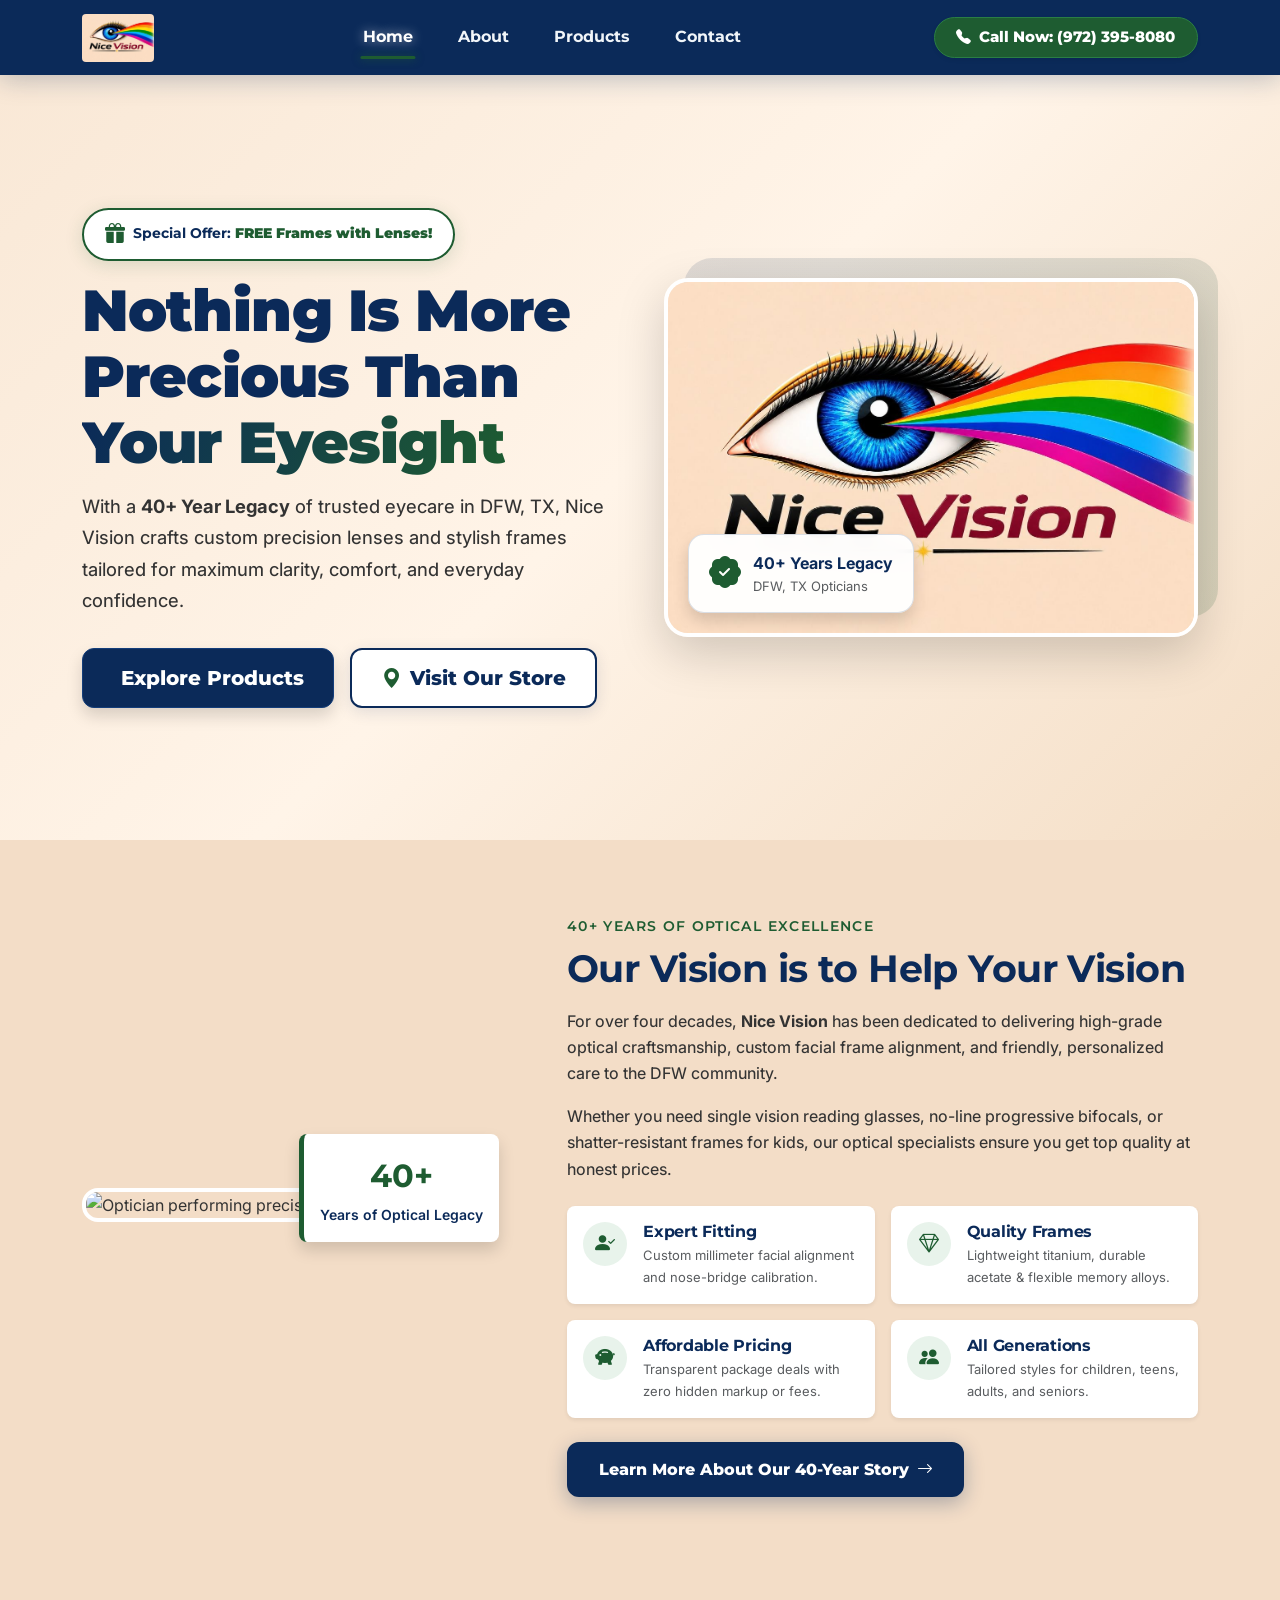
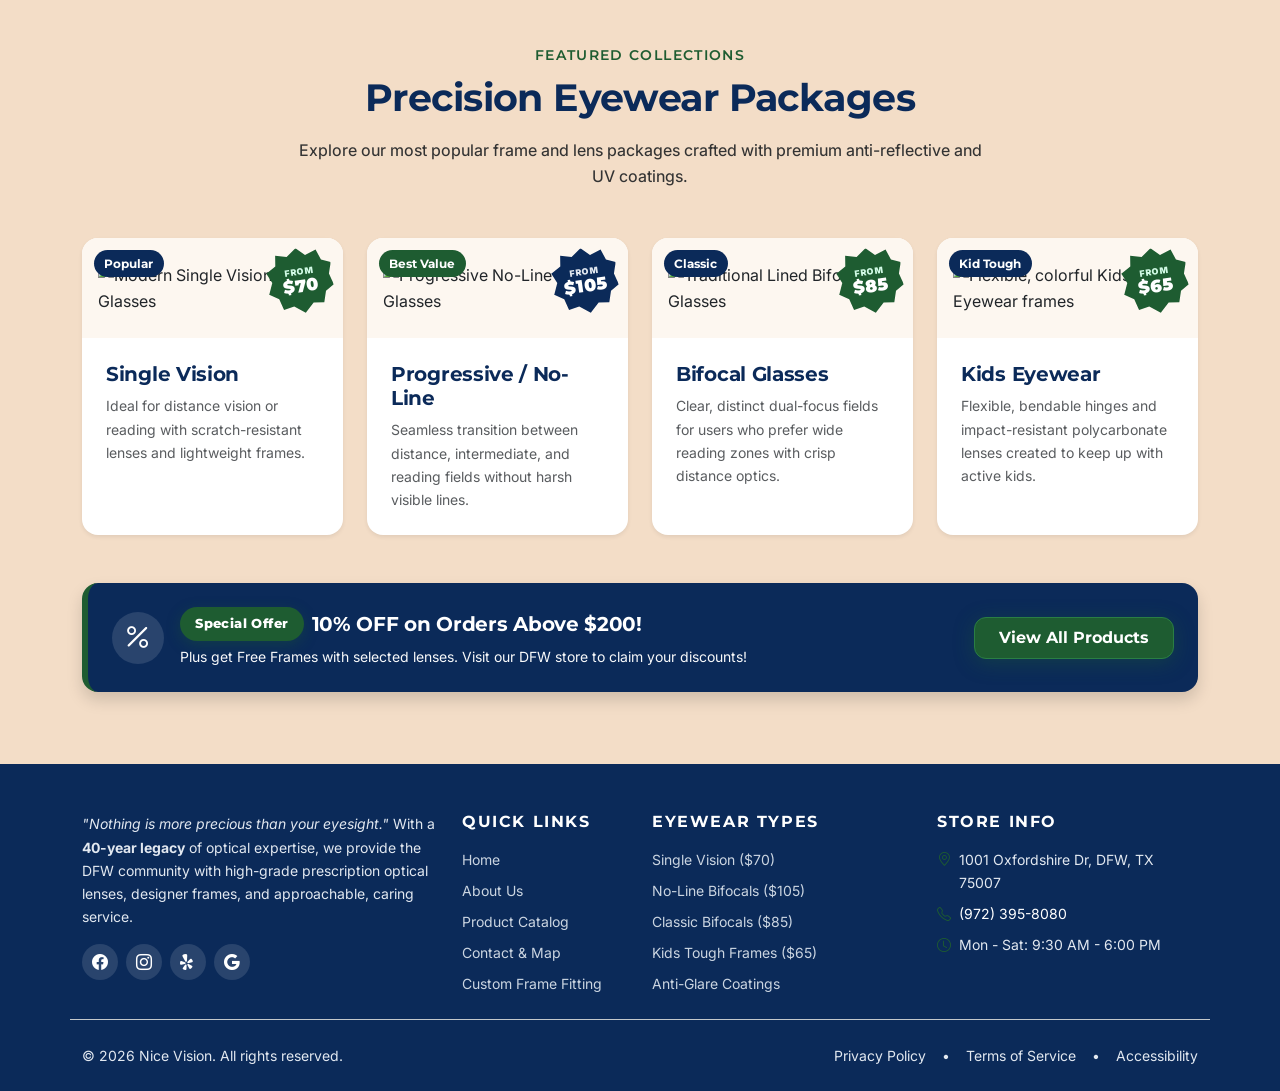
==== commit c8a36bd8: "updated" ====
--- a/index.html
+++ b/index.html
@@ -3,8 +3,8 @@
 <head>
   <meta charset="UTF-8">
   <meta name="viewport" content="width=device-width, initial-scale=1.0">
-  <meta name="description" content="Nice Vision - 40+ Years Legacy in Eyewear & Eyecare. Handcrafted frames, precision lenses, progressive bifocals, and family eyewear in Carrollton, TX.">
-  <meta name="keywords" content="Nice Vision, Eyewear, Glasses, Bifocals, Progressive Lenses, Carrollton TX, Free Frames, 40 Years Legacy">
+  <meta name="description" content="Nice Vision - 40+ Years Legacy in Eyewear & Eyecare. Handcrafted frames, precision lenses, progressive bifocals, and family eyewear in DFW, TX.">
+  <meta name="keywords" content="Nice Vision, Eyewear, Glasses, Bifocals, Progressive Lenses, DFW TX, Free Frames, 40 Years Legacy">
   <title>Nice Vision | Nothing is more precious than your eyesight</title>
 
   <!-- Google Fonts -->
@@ -77,10 +77,10 @@
             </div>
 
             <h1 class="hero-title fw-extrabold mb-3">
-              Nothing Is More Precious Than  <span class="text-gradient">Your Eyesight</span>
+              Nothing Is More Precious Than  <span class="text-gradient"> Your Eyesight</span>
             </h1>
             <p class="hero-subtitle mb-4 text-secondary-contrast">
-              With a <strong>40+ Year Legacy</strong> of trusted eyecare in Carrollton, TX, Nice Vision crafts custom precision lenses and stylish frames tailored for maximum clarity, comfort, and everyday confidence.
+              With a <strong>40+ Year Legacy</strong> of trusted eyecare in DFW, TX, Nice Vision crafts custom precision lenses and stylish frames tailored for maximum clarity, comfort, and everyday confidence.
             </p>
             <div class="d-flex flex-column flex-sm-row justify-content-center justify-content-lg-start gap-3 pt-2">
               <a href="products.html" class="btn btn-primary-custom btn-lg shadow">
@@ -130,7 +130,7 @@
             <div class="hero-image-container position-relative">
               <div class="hero-image-card shadow-lg">
                 <img 
-                  src="https://images.unsplash.com/photo-1591076482161-42ce6da69f67?auto=format&fit=crop&w=900&q=80" 
+                  src="./assets/logo-nicevision.jpg" 
                   alt="Modern stylish glasses with crystal clear prescription lenses" 
                   class="img-fluid rounded-4 main-hero-img w-100 object-fit-cover"
                   loading="eager"
@@ -141,7 +141,7 @@
                   </div>
                   <div>
                     <div class="fw-bold text-navy">40+ Years Legacy</div>
-                    <div class="extra-small text-muted">Carrollton, TX Opticians</div>
+                    <div class="extra-small text-muted">DFW, TX Opticians</div>
                   </div>
                 </div>
               </div>
@@ -181,7 +181,7 @@
               Our Vision is to Help Your Vision
             </h2>
             <p class="text-secondary-contrast mb-3">
-              For over four decades, <strong>Nice Vision</strong> has been dedicated to delivering high-grade optical craftsmanship, custom facial frame alignment, and friendly, personalized care to the Carrollton community.
+              For over four decades, <strong>Nice Vision</strong> has been dedicated to delivering high-grade optical craftsmanship, custom facial frame alignment, and friendly, personalized care to the DFW community.
             </p>
             <p class="text-secondary-contrast mb-4">
               Whether you need single vision reading glasses, no-line progressive bifocals, or shatter-resistant frames for kids, our optical specialists ensure you get top quality at honest prices.
@@ -437,7 +437,7 @@
                 <span class="promo-pill-green">Special Offer</span>
                 <h3 class="h5 fw-bold mb-0">10% OFF on Orders Above $200!</h3>
               </div>
-              <p class="mb-0 small text-light opacity-90">Plus get Free Frames with selected lenses. Visit our Carrollton store to claim your discounts!</p>
+              <p class="mb-0 small text-light opacity-90">Plus get Free Frames with selected lenses. Visit our DFW store to claim your discounts!</p>
             </div>
           </div>
           <a href="products.html" class="btn btn-accent-yellow fw-bold px-4 py-2 text-navy text-nowrap">
@@ -456,10 +456,10 @@
             Visit Our Store
           </span>
           <h2 class="section-title text-navy fw-bold mb-3">
-            Come See Us in Carrollton, TX
+            Come See Us in DFW, TX
           </h2>
           <p class="text-secondary-contrast">
-            Drop by our Carrollton store for custom frame styling, precision lens fitting, and friendly optical advice. Walk-ins are always warmly welcomed!
+            Drop by our DFW store for custom frame styling, precision lens fitting, and friendly optical advice. Walk-ins are always warmly welcomed!
           </p>
         </div>
 
@@ -468,11 +468,11 @@
             <div class="bg-white p-4 p-md-5 rounded-4 shadow-sm h-100 d-flex flex-column justify-content-between">
               <div>
                 <span class="badge bg-yellow-subtle text-navy border border-warning px-3 py-2 fw-semibold rounded-pill mb-3">
-                  <i class="bi bi-geo-alt-fill text-warning me-1"></i> Carrollton, TX Location
+                  <i class="bi bi-geo-alt-fill text-warning me-1"></i> DFW, TX Location
                 </span>
                 <h3 class="h4 fw-bold text-navy mb-3">Nice Vision Optical</h3>
                 <p class="text-muted small mb-4">
-                  Serving Carrollton and the DFW metroplex for over 40 years with premium frames, accurate prescriptions, and family-friendly optical care.
+                  Serving DFW and the DFW metroplex for over 40 years with premium frames, accurate prescriptions, and family-friendly optical care.
                 </p>
 
                 <div class="contact-details-box mb-4">
@@ -484,7 +484,7 @@
                       <span class="fw-bold text-navy d-block">Store Address</span>
                       <address class="text-muted mb-0 small not-italic">
                         1001 Oxfordshire Dr,<br>
-                        Carrollton, TX 75007
+                        DFW, TX 75007
                       </address>
                     </div>
                   </div>
@@ -531,15 +531,15 @@
             <div class="bg-white p-4 p-md-5 rounded-4 shadow-sm h-100 d-flex flex-column">
               <div class="d-flex justify-content-between align-items-center mb-3">
                 <h3 class="h4 fw-bold text-navy mb-0">Interactive Store Map</h3>
-                <a href="https://maps.google.com/?q=1001+Oxfordshire+Dr,+Carrollton,+TX+75007" target="_blank" rel="noopener noreferrer" class="btn btn-link text-accent-sky p-0 small fw-semibold text-decoration-none">
+                <a href="https://maps.google.com/?q=1001+Oxfordshire+Dr,+DFW,+TX+75007" target="_blank" rel="noopener noreferrer" class="btn btn-link text-accent-sky p-0 small fw-semibold text-decoration-none">
                   <i class="bi bi-box-arrow-up-right me-1"></i> Get Directions
                 </a>
               </div>
               
               <div class="map-wrapper rounded-4 overflow-hidden flex-grow-1 shadow-inner position-relative">
                 <iframe 
-                  title="Nice Vision Carrollton TX Location Map"
-                  src="https://www.google.com/maps/embed?pb=!1m18!1m12!1m3!1d3345.9221588698144!2d-96.9069356!3d33.0058145!2m3!1f0!2f0!3f0!3m2!1i1024!2i768!4f13.1!3m3!1m2!1s0x864c2438cb4499d1%3A0x6b772c916ec6fba0!2s1001%20Oxfordshire%20Dr%2C%20Carrollton%2C%20TX%2075007!5e0!3m2!1sen!2sus!4v1700000000000!5m2!1sen!2sus" 
+                  title="Nice Vision DFW TX Location Map"
+                  src="https://www.google.com/maps/embed?pb=!1m18!1m12!1m3!1d3345.9221588698144!2d-96.9069356!3d33.0058145!2m3!1f0!2f0!3f0!3m2!1i1024!2i768!4f13.1!3m3!1m2!1s0x864c2438cb4499d1%3A0x6b772c916ec6fba0!2s1001%20Oxfordshire%20Dr%2C%20DFW%2C%20TX%2075007!5e0!3m2!1sen!2sus!4v1700000000000!5m2!1sen!2sus" 
                   width="100%" 
                   height="100%" 
                   style="border:0; min-height: 380px;" 
@@ -567,7 +567,7 @@
             <img src="assets/niceVision_logo.png" alt="Nice Vision Logo" class="footer-logo-img">
           </div> -->
           <p class="text-light-muted small mb-3">
-            <em>"Nothing is more precious than your eyesight."</em> With a <strong>40-year legacy</strong> of optical expertise, we provide the Carrollton and DFW community with high-grade prescription optical lenses, designer frames, and approachable, caring service.
+            <em>"Nothing is more precious than your eyesight."</em> With a <strong>40-year legacy</strong> of optical expertise, we provide the DFW community with high-grade prescription optical lenses, designer frames, and approachable, caring service.
           </p>
           <div class="d-flex gap-2">
             <a href="#" class="social-icon-btn" aria-label="Nice Vision on Facebook"><i class="bi bi-facebook"></i></a>
@@ -607,7 +607,7 @@
           <ul class="list-unstyled text-light-muted small d-flex flex-column gap-2 mb-0">
             <li class="d-flex gap-2">
               <i class="bi bi-geo-alt text-accent-yellow"></i>
-              <span>1001 Oxfordshire Dr, Carrollton, TX 75007</span>
+              <span>1001 Oxfordshire Dr, DFW, TX 75007</span>
             </li>
             <li class="d-flex gap-2">
               <i class="bi bi-telephone text-accent-sky"></i>
--- a/style.css
+++ b/style.css
@@ -14,7 +14,8 @@
 
 :root {
   /* User-Specified Palette & Variables */
-  --color-bg-main: #F9E8D6;
+  /* --color-bg-main: #F9E8D6; */
+  --color-bg-main: #F3DDC7;
   --color-bg-subtle: #FAF0E4;
   --color-bg-card: #FFFFFF;
   
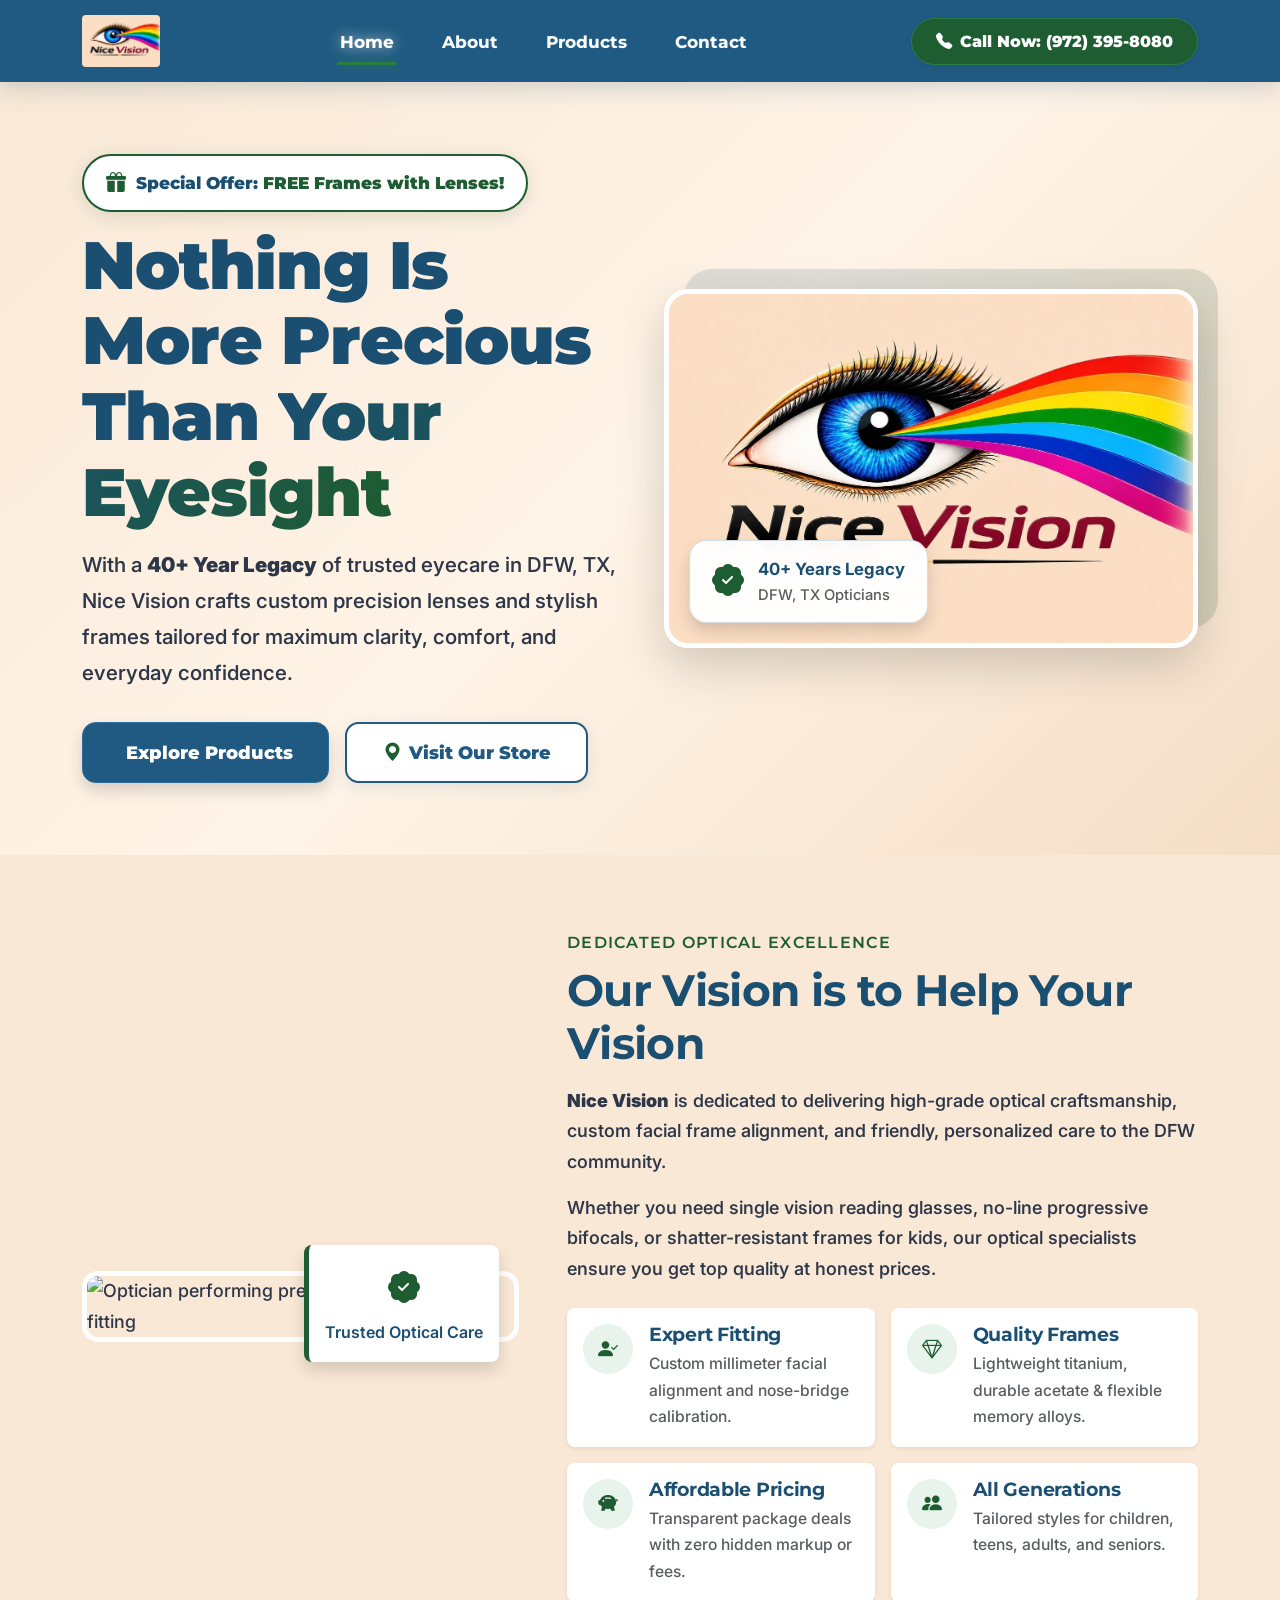
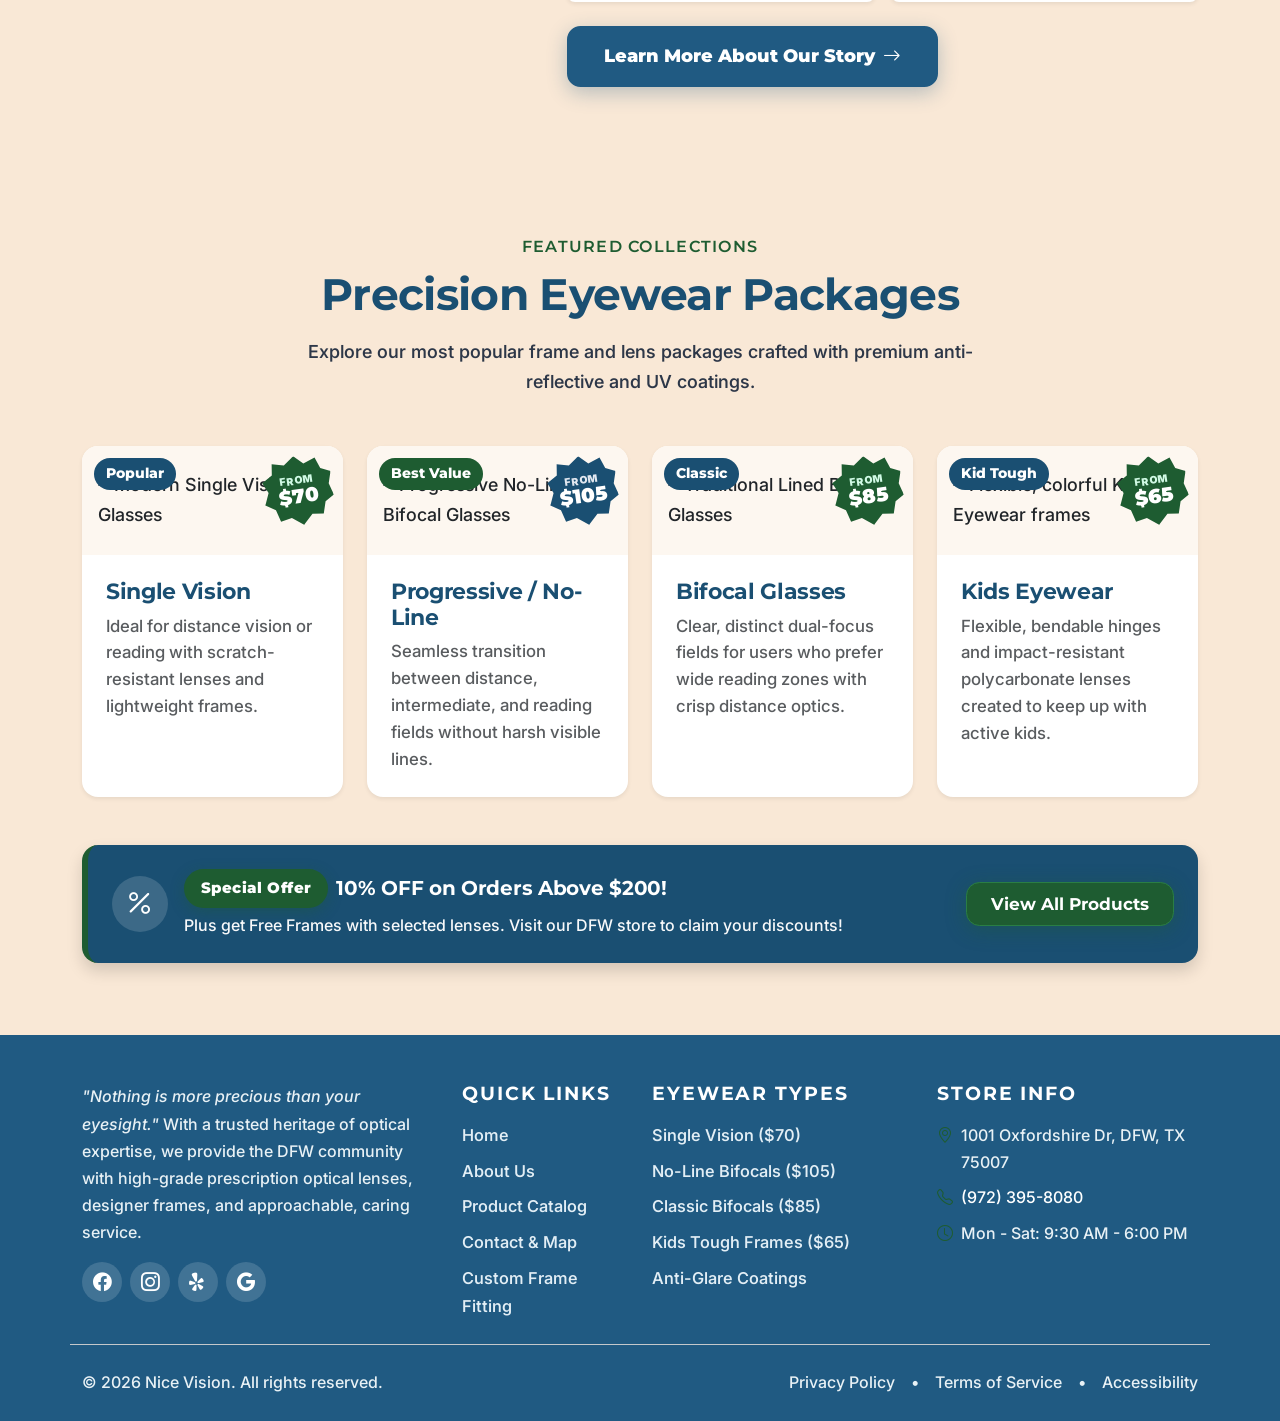
==== commit 3215a7df: "fonts-size-increased" ====
--- a/index.html
+++ b/index.html
@@ -166,8 +166,8 @@
                 loading="lazy"
               >
               <div class="about-experience-card shadow p-3 rounded-3 text-center">
-                <span class="fs-2 fw-bold text-accent-sky">40+</span>
-                <span class="d-block small text-navy fw-semibold">Years of Optical Legacy</span>
+                <i class="bi bi-patch-check-fill fs-2 text-accent-sky mb-1 d-block"></i>
+                <span class="d-block small text-navy fw-semibold">Trusted Optical Care</span>
               </div>
             </div>
           </div>
@@ -175,13 +175,13 @@
           <!-- Content Right Column -->
           <div class="col-lg-7 order-1 order-lg-2 text-center text-lg-start">
             <span class="section-subtitle text-uppercase fw-semibold tracking-wider text-accent-sky mb-2 d-inline-block">
-              40+ Years of Optical Excellence
+              Dedicated Optical Excellence
             </span>
             <h2 class="section-title text-navy fw-bold mb-3">
               Our Vision is to Help Your Vision
             </h2>
             <p class="text-secondary-contrast mb-3">
-              For over four decades, <strong>Nice Vision</strong> has been dedicated to delivering high-grade optical craftsmanship, custom facial frame alignment, and friendly, personalized care to the DFW community.
+              <strong>Nice Vision</strong> is dedicated to delivering high-grade optical craftsmanship, custom facial frame alignment, and friendly, personalized care to the DFW community.
             </p>
             <p class="text-secondary-contrast mb-4">
               Whether you need single vision reading glasses, no-line progressive bifocals, or shatter-resistant frames for kids, our optical specialists ensure you get top quality at honest prices.
@@ -240,7 +240,7 @@
 
             <div class="text-center text-lg-start">
               <a href="about.html" class="btn btn-story-blue">
-                <span>Learn More About Our 40-Year Story</span>
+                <span>Learn More About Our Story</span>
                 <i class="bi bi-arrow-right ms-2"></i>
               </a>
             </div>
@@ -472,7 +472,7 @@
                 </span>
                 <h3 class="h4 fw-bold text-navy mb-3">Nice Vision Optical</h3>
                 <p class="text-muted small mb-4">
-                  Serving DFW and the DFW metroplex for over 40 years with premium frames, accurate prescriptions, and family-friendly optical care.
+                  Serving DFW and the surrounding community with premium frames, accurate prescriptions, and family-friendly optical care.
                 </p>
 
                 <div class="contact-details-box mb-4">
@@ -567,7 +567,7 @@
             <img src="assets/niceVision_logo.png" alt="Nice Vision Logo" class="footer-logo-img">
           </div> -->
           <p class="text-light-muted small mb-3">
-            <em>"Nothing is more precious than your eyesight."</em> With a <strong>40-year legacy</strong> of optical expertise, we provide the DFW community with high-grade prescription optical lenses, designer frames, and approachable, caring service.
+            <em>"Nothing is more precious than your eyesight."</em> With a trusted heritage of optical expertise, we provide the DFW community with high-grade prescription optical lenses, designer frames, and approachable, caring service.
           </p>
           <div class="d-flex gap-2">
             <a href="#" class="social-icon-btn" aria-label="Nice Vision on Facebook"><i class="bi bi-facebook"></i></a>
--- a/style.css
+++ b/style.css
@@ -2,55 +2,59 @@
    Nice Vision - Brand Stylesheet
    Color Palette:
      - Main Background: #F9E8D6 (Warm peach/cream)
-     - Main Headings / Logo Text: #0B2A59 (Deep Navy Blue)
+     - Light/Medium Slate Blue: #205A82 / #1A4F72 (Replaces dark navy, pairs with peach & green)
      - Subheadings / Accents: #1E5C31 (Dark Green)
-     - Body Text / General: #333333 (Dark Grey)
-     - Primary Button: #0B2A59 (Deep Navy Blue) / #FFFFFF (Pure White)
-     - Footer Background: #0B2A59 (Deep Navy Blue)
-     - Footer Text / Icons: #FFFFFF (White) & #1E5C31 (Green)
-     - Heading Font: Montserrat (Bold / Heavy Sans-Serif)
-     - Body Font: Inter, sans-serif
+     - Body Text: #2D3748 / #222222 (Clear, bolder dark text)
+     - Primary Buttons / Navbar / Footer: #205A82 (Light Ocean Blue)
+     - Heading Font: Montserrat (Bold / Heavy Sans-Serif 800-900)
+     - Body Font: Inter (Crisp, modern sans-serif 500-600)
    ========================================================================== */
 
 :root {
-  /* User-Specified Palette & Variables */
-  /* --color-bg-main: #F9E8D6; */
-  --color-bg-main: #F3DDC7;
+  /* Color Palette */
+  --color-bg-main: #F9E8D6;
   --color-bg-subtle: #FAF0E4;
   --color-bg-card: #FFFFFF;
   
-  --color-navy: #0B2A59;
-  --color-navy-dark: #071C3C;
-  --color-navy-light: #133D7A;
-  
+  /* Light / Medium Slate Ocean Blue Theme */
+  --color-navy: #1A4F72;
+  --color-navy-dark: #123B57;
+  --color-navy-light: #2A6E9B;
+  --color-blue-subtle: #E3EFF7;
+  
+  /* Green Accents */
   --color-green: #1E5C31;
   --color-green-light: #2A7E44;
   --color-green-subtle: #E8F3EB;
   
-  --color-text-main: #0B2A59;
-  --color-text-body: #333333;
+  /* Text */
+  --color-text-main: #1A4F72;
+  --color-text-body: #2D3748;
   --color-text-subheading: #1E5C31;
-  --color-text-muted: #555555;
-  
-  --color-btn-bg: #0B2A59;
+  --color-text-muted: #4A5568;
+  
+  /* Buttons & Footer */
+  --color-btn-bg: #205A82;
+  --color-btn-hover: #164363;
   --color-btn-text: #FFFFFF;
   
-  --color-footer-bg: #0B2A59;
+  --color-footer-bg: #205A82;
   --color-footer-text: #FFFFFF;
   --color-footer-accent: #1E5C31;
   
-  --color-border: rgba(11, 42, 89, 0.14);
-  --color-border-green: rgba(30, 92, 49, 0.25);
-  
+  --color-border: rgba(26, 79, 114, 0.16);
+  --color-border-green: rgba(30, 92, 49, 0.28);
+  
+  /* Typography */
   --font-heading: 'Montserrat', -apple-system, BlinkMacSystemFont, "Segoe UI", Roboto, sans-serif;
   --font-body: 'Inter', -apple-system, BlinkMacSystemFont, "Segoe UI", Roboto, sans-serif;
 
   --transition-speed: 0.25s;
   --transition-ease: cubic-bezier(0.4, 0, 0.2, 1);
-  --shadow-sm: 0 2px 8px rgba(11, 42, 89, 0.08);
-  --shadow-md: 0 10px 25px rgba(11, 42, 89, 0.12);
-  --shadow-lg: 0 20px 35px rgba(11, 42, 89, 0.16);
-  --shadow-glow-navy: 0 4px 20px rgba(11, 42, 89, 0.35);
+  --shadow-sm: 0 2px 10px rgba(26, 79, 114, 0.08);
+  --shadow-md: 0 10px 28px rgba(26, 79, 114, 0.13);
+  --shadow-lg: 0 20px 38px rgba(26, 79, 114, 0.18);
+  --shadow-glow-blue: 0 4px 20px rgba(32, 90, 130, 0.35);
   --shadow-glow-green: 0 4px 20px rgba(30, 92, 49, 0.35);
 }
 
@@ -59,13 +63,16 @@
   scroll-behavior: smooth;
   scroll-padding-top: 80px;
   overflow-x: hidden;
+  font-size: 16px;
 }
 
 body {
   font-family: var(--font-body);
   color: var(--color-text-body);
   background-color: var(--color-bg-main);
-  line-height: 1.65;
+  font-size: 1.12rem;
+  font-weight: 500;
+  line-height: 1.7;
   -webkit-font-smoothing: antialiased;
   overflow-x: hidden;
   max-width: 100%;
@@ -75,7 +82,7 @@
 h1, h2, h3, h4, h5, h6, .brand-text {
   font-family: var(--font-heading);
   color: var(--color-navy);
-  font-weight: 800;
+  font-weight: 850;
   letter-spacing: -0.015em;
 }
 
@@ -84,25 +91,26 @@
 .text-accent-green,
 .text-accent-sky,
 .text-accent-yellow { color: var(--color-green) !important; }
-.text-secondary-contrast { color: var(--color-text-body) !important; font-weight: 450; }
-.text-light-muted { color: #E2E8F0 !important; }
-.bg-navy { background-color: var(--color-navy) !important; }
+.text-secondary-contrast { color: var(--color-text-body) !important; font-weight: 550; font-size: 1.12rem; }
+.text-light-muted { color: #E8F1F5 !important; }
+.bg-navy { background-color: var(--color-footer-bg) !important; }
 .bg-light-section { background-color: var(--color-bg-main) !important; }
 .bg-green-subtle,
 .bg-sky-subtle,
 .bg-yellow-subtle { background-color: var(--color-green-subtle) !important; color: var(--color-green) !important; }
 .tracking-wide { letter-spacing: 0.05em; }
 .tracking-wider { letter-spacing: 0.1em; }
-.extra-small { font-size: 0.8125rem; }
+.extra-small { font-size: 0.92rem; font-weight: 500; }
+.small, small { font-size: 1rem; font-weight: 500; }
 .max-w-700 { max-width: 700px; }
 .not-italic { font-style: normal; }
 
 /* ================= NAVBAR ================= */
 .brand-navbar {
-  background: var(--color-navy);
-  box-shadow: 0 4px 24px rgba(11, 42, 89, 0.25);
-  padding-top: 0.85rem;
-  padding-bottom: 0.85rem;
+  background: var(--color-navbar-bg, #205A82);
+  box-shadow: 0 4px 24px rgba(26, 79, 114, 0.22);
+  padding-top: 0.95rem;
+  padding-bottom: 0.95rem;
   transition: all var(--transition-speed) var(--transition-ease);
 }
 
@@ -116,10 +124,10 @@
 }
 
 .brand-logo-img {
-  height: 48px !important;
-  max-height: 48px !important;
+  height: 52px !important;
+  max-height: 52px !important;
   width: auto !important;
-  max-width: 220px !important;
+  max-width: 230px !important;
   object-fit: contain;
   border-radius: 4px;
   display: block;
@@ -131,21 +139,21 @@
 }
 
 .footer-logo-img {
-  height: 46px !important;
-  max-height: 46px !important;
+  height: 48px !important;
+  max-height: 48px !important;
   width: auto !important;
-  max-width: 200px !important;
+  max-width: 210px !important;
   object-fit: contain;
   border-radius: 4px;
   display: block;
 }
 
 .brand-navbar .nav-link {
-  color: #F1F5F9 !important;
-  font-family: var(--font-heading);
-  font-weight: 700;
-  font-size: 0.95rem;
-  padding: 0.5rem 0.9rem !important;
+  color: #F8FAFC !important;
+  font-family: var(--font-heading);
+  font-weight: 750;
+  font-size: 1.08rem;
+  padding: 0.55rem 1rem !important;
   position: relative;
   transition: color var(--transition-speed) ease;
 }
@@ -153,7 +161,7 @@
 .brand-navbar .nav-link:hover,
 .brand-navbar .nav-link.active {
   color: #FFFFFF !important;
-  text-shadow: 0 0 12px rgba(255, 255, 255, 0.6);
+  text-shadow: 0 0 14px rgba(255, 255, 255, 0.7);
 }
 
 .brand-navbar .nav-link::after {
@@ -164,9 +172,9 @@
   transform: translateX(-50%);
   width: 0;
   height: 3px;
-  background: var(--color-green);
+  background: var(--color-green-light);
   border-radius: 2px;
-  box-shadow: 0 0 8px rgba(30, 92, 49, 0.8);
+  box-shadow: 0 0 8px rgba(42, 126, 68, 0.8);
   transition: width var(--transition-speed) ease;
 }
 
@@ -180,11 +188,11 @@
   background: var(--color-green);
   color: #FFFFFF !important;
   font-family: var(--font-heading);
-  font-weight: 800;
-  font-size: 0.925rem;
-  padding: 0.55rem 1.35rem;
+  font-weight: 850;
+  font-size: 1.02rem;
+  padding: 0.65rem 1.5rem;
   border-radius: 50rem;
-  border: 1px solid var(--color-green-light);
+  border: 1.5px solid var(--color-green-light);
   box-shadow: 0 4px 18px rgba(30, 92, 49, 0.4), inset 0 1px 2px rgba(255, 255, 255, 0.3);
   transition: all var(--transition-speed) var(--transition-ease);
   position: relative;
@@ -201,41 +209,43 @@
 /* ================= CUSTOM BUTTONS ================= */
 .btn-primary-custom {
   background: var(--color-btn-bg);
-  border: 1px solid var(--color-navy-light);
+  border: 1.5px solid var(--color-navy-light);
   color: var(--color-btn-text) !important;
   font-family: var(--font-heading);
-  font-weight: 800;
-  border-radius: 0.75rem;
-  padding: 0.85rem 1.85rem;
-  box-shadow: 0 6px 22px rgba(11, 42, 89, 0.35), inset 0 1px 1px rgba(255, 255, 255, 0.2);
+  font-weight: 850;
+  font-size: 1.15rem;
+  border-radius: 0.85rem;
+  padding: 0.95rem 2.2rem;
+  box-shadow: 0 6px 22px rgba(32, 90, 130, 0.35), inset 0 1px 1px rgba(255, 255, 255, 0.25);
   transition: all var(--transition-speed) var(--transition-ease);
 }
 
 .btn-primary-custom:hover {
-  background: var(--color-navy-light);
+  background: var(--color-btn-hover);
   color: var(--color-btn-text) !important;
   transform: translateY(-2px) scale(1.02);
-  box-shadow: 0 10px 30px rgba(11, 42, 89, 0.5);
+  box-shadow: 0 10px 30px rgba(32, 90, 130, 0.5);
 }
 
 .btn-outline-custom {
   background: #FFFFFF;
-  border: 2px solid var(--color-navy);
-  color: var(--color-navy) !important;
-  font-family: var(--font-heading);
-  font-weight: 800;
-  border-radius: 0.75rem;
-  padding: 0.8rem 1.85rem;
-  box-shadow: 0 4px 16px rgba(11, 42, 89, 0.12);
+  border: 2.5px solid var(--color-btn-bg);
+  color: var(--color-btn-bg) !important;
+  font-family: var(--font-heading);
+  font-weight: 850;
+  font-size: 1.15rem;
+  border-radius: 0.85rem;
+  padding: 0.9rem 2.2rem;
+  box-shadow: 0 4px 16px rgba(32, 90, 130, 0.12);
   transition: all var(--transition-speed) var(--transition-ease);
 }
 
 .btn-outline-custom:hover {
-  background: var(--color-navy);
-  border-color: var(--color-navy);
+  background: var(--color-btn-bg);
+  border-color: var(--color-btn-bg);
   color: #FFFFFF !important;
   transform: translateY(-2px) scale(1.02);
-  box-shadow: 0 8px 24px rgba(11, 42, 89, 0.3);
+  box-shadow: 0 8px 24px rgba(32, 90, 130, 0.3);
 }
 
 .btn-outline-custom:hover i {
@@ -244,14 +254,15 @@
 
 /* Story / Secondary Action Button */
 .btn-story-blue {
-  background: var(--color-navy);
-  border: 2px solid var(--color-navy);
-  color: #FFFFFF !important;
-  font-family: var(--font-heading);
-  font-weight: 800;
-  border-radius: 0.75rem;
-  padding: 0.85rem 1.85rem;
-  box-shadow: 0 6px 20px rgba(11, 42, 89, 0.3);
+  background: var(--color-btn-bg);
+  border: 2px solid var(--color-btn-bg);
+  color: #FFFFFF !important;
+  font-family: var(--font-heading);
+  font-weight: 850;
+  font-size: 1.12rem;
+  border-radius: 0.85rem;
+  padding: 0.95rem 2.2rem;
+  box-shadow: 0 6px 20px rgba(32, 90, 130, 0.3);
   transition: all var(--transition-speed) var(--transition-ease);
   display: inline-flex;
   align-items: center;
@@ -262,26 +273,27 @@
 .btn-story-blue:focus,
 .btn-story-blue:active {
   background: #FFFFFF !important;
-  color: var(--color-navy) !important;
-  border-color: var(--color-navy) !important;
+  color: var(--color-btn-bg) !important;
+  border-color: var(--color-btn-bg) !important;
   transform: translateY(-2px) scale(1.02);
-  box-shadow: 0 8px 25px rgba(11, 42, 89, 0.25);
+  box-shadow: 0 8px 25px rgba(32, 90, 130, 0.25);
 }
 
 .btn-story-blue:hover i,
 .btn-story-blue:focus i,
 .btn-story-blue:active i {
-  color: var(--color-navy) !important;
+  color: var(--color-btn-bg) !important;
 }
 
 .btn-accent-yellow {
   background: var(--color-green);
   color: #FFFFFF !important;
   font-family: var(--font-heading);
-  font-weight: 800;
+  font-weight: 850;
+  font-size: 1.08rem;
   border: 1px solid var(--color-green-light);
-  border-radius: 0.75rem;
-  padding: 0.65rem 1.5rem;
+  border-radius: 0.85rem;
+  padding: 0.75rem 1.75rem;
   box-shadow: 0 4px 20px rgba(30, 92, 49, 0.4);
   transition: all var(--transition-speed) ease;
 }
@@ -305,18 +317,18 @@
   background-color: var(--color-green-subtle);
   color: var(--color-green);
   font-family: var(--font-heading);
-  font-weight: 800;
-  font-size: 0.825rem;
-  border: 1.5px solid rgba(30, 92, 49, 0.3);
+  font-weight: 850;
+  font-size: 0.95rem;
+  border: 1.5px solid rgba(30, 92, 49, 0.35);
   border-radius: 50rem;
   box-shadow: 0 2px 8px rgba(30, 92, 49, 0.12);
 }
 
 .hero-title {
   font-family: var(--font-heading);
-  font-size: clamp(2.4rem, 4.5vw, 3.6rem);
+  font-size: clamp(2.75rem, 5.2vw, 4.2rem);
   font-weight: 900;
-  line-height: 1.15;
+  line-height: 1.14;
   color: var(--color-navy);
 }
 
@@ -328,10 +340,11 @@
 }
 
 .hero-subtitle {
-  font-size: 1.15rem;
+  font-size: 1.28rem;
+  font-weight: 550;
   color: var(--color-text-body);
-  line-height: 1.7;
-  max-width: 540px;
+  line-height: 1.75;
+  max-width: 580px;
 }
 
 .hero-image-container {
@@ -343,7 +356,7 @@
   position: relative;
   border-radius: 1.5rem;
   overflow: hidden;
-  border: 4px solid #FFFFFF;
+  border: 5px solid #FFFFFF;
   box-shadow: var(--shadow-lg);
   transition: transform var(--transition-speed) ease;
 }
@@ -353,7 +366,7 @@
 }
 
 .main-hero-img {
-  max-height: 480px;
+  max-height: 500px;
   width: 100%;
   object-fit: cover;
 }
@@ -362,14 +375,16 @@
   position: absolute;
   bottom: 20px;
   left: 20px;
-  background: rgba(255, 255, 255, 0.95);
+  background: rgba(255, 255, 255, 0.96);
   backdrop-filter: blur(10px);
-  padding: 0.75rem 1.25rem;
-  border-radius: 1rem;
+  padding: 0.85rem 1.4rem;
+  border-radius: 1.1rem;
   display: flex;
   align-items: center;
-  gap: 0.75rem;
-  border: 1px solid rgba(11, 42, 89, 0.15);
+  gap: 0.85rem;
+  border: 1px solid rgba(26, 79, 114, 0.18);
+  font-size: 1.05rem;
+  font-weight: 700;
 }
 
 .hero-floating-badge i {
@@ -382,7 +397,7 @@
   right: -20px;
   width: 100%;
   height: 100%;
-  background: linear-gradient(135deg, rgba(11, 42, 89, 0.12) 0%, rgba(30, 92, 49, 0.15) 100%);
+  background: linear-gradient(135deg, rgba(32, 90, 130, 0.14) 0%, rgba(30, 92, 49, 0.16) 100%);
   border-radius: 1.75rem;
   z-index: -1;
 }
@@ -398,8 +413,8 @@
 }
 
 .about-main-img {
-  max-height: 440px;
-  border: 4px solid #FFFFFF;
+  max-height: 460px;
+  border: 5px solid #FFFFFF;
 }
 
 .about-experience-card {
@@ -408,25 +423,28 @@
   right: 20px;
   background-color: #FFFFFF;
   border-left: 5px solid var(--color-green);
-  min-width: 150px;
+  min-width: 160px;
+  padding: 1rem 1.25rem;
 }
 
 .about-experience-card span:first-child {
   color: var(--color-green) !important;
   font-family: var(--font-heading);
+  font-weight: 850;
 }
 
 .section-subtitle {
   font-family: var(--font-heading);
-  font-weight: 800;
-  font-size: 0.85rem;
+  font-weight: 850;
+  font-size: 1rem;
   color: var(--color-green) !important;
+  letter-spacing: 0.08em;
 }
 
 .section-title {
   font-family: var(--font-heading);
-  font-weight: 800;
-  font-size: clamp(1.8rem, 3vw, 2.4rem);
+  font-weight: 900;
+  font-size: clamp(2rem, 3.5vw, 2.75rem);
   color: var(--color-navy);
 }
 
@@ -436,20 +454,31 @@
   border: 1px solid var(--color-border);
 }
 
+.feature-card h3 {
+  font-size: 1.18rem;
+  font-weight: 850;
+}
+
+.feature-card p {
+  font-size: 0.98rem;
+  font-weight: 500;
+}
+
 .feature-card:hover {
   transform: translateY(-3px);
   box-shadow: var(--shadow-md) !important;
 }
 
 .feature-icon-box {
-  width: 44px;
-  height: 44px;
+  width: 50px;
+  height: 50px;
   display: flex;
   align-items: center;
   justify-content: center;
   flex-shrink: 0;
   background-color: var(--color-green-subtle) !important;
   color: var(--color-green) !important;
+  font-size: 1.25rem;
 }
 
 /* ================= PRODUCTS SECTION & STARBURST BADGES ================= */
@@ -463,6 +492,17 @@
   background-color: #FFFFFF;
 }
 
+.product-card .card-title {
+  font-size: 1.35rem;
+  font-weight: 850;
+}
+
+.product-card .card-text {
+  font-size: 1.05rem;
+  font-weight: 500;
+  line-height: 1.6;
+}
+
 .product-card:hover {
   transform: translateY(-6px);
   box-shadow: var(--shadow-lg) !important;
@@ -470,7 +510,7 @@
 }
 
 .product-card.highlight-product {
-  border: 2px solid var(--color-green);
+  border: 2.5px solid var(--color-green);
 }
 
 .product-img-wrapper {
@@ -481,7 +521,7 @@
 }
 
 .product-img {
-  height: 180px;
+  height: 190px;
   object-fit: cover;
   border-radius: 0.75rem;
   transition: transform 0.4s ease;
@@ -498,9 +538,9 @@
   background-color: var(--color-navy);
   color: #FFFFFF;
   font-family: var(--font-heading);
-  font-size: 0.75rem;
-  font-weight: 700;
-  padding: 0.25rem 0.65rem;
+  font-size: 0.85rem;
+  font-weight: 800;
+  padding: 0.3rem 0.75rem;
   border-radius: 50rem;
 }
 
@@ -514,8 +554,8 @@
   top: 10px;
   right: 10px;
   z-index: 10;
-  width: 66px;
-  height: 66px;
+  width: 70px;
+  height: 70px;
   background: var(--color-green);
   color: #FFFFFF;
   display: flex;
@@ -540,7 +580,7 @@
 
 .starburst-highlight {
   background: var(--color-navy);
-  box-shadow: 0 6px 20px rgba(11, 42, 89, 0.45);
+  box-shadow: 0 6px 20px rgba(26, 79, 114, 0.45);
 }
 
 .starburst-inner {
@@ -550,7 +590,7 @@
 }
 
 .badge-from {
-  font-size: 0.55rem;
+  font-size: 0.65rem;
   font-weight: 900;
   letter-spacing: 0.08em;
   color: #D1FAE5;
@@ -561,7 +601,7 @@
 }
 
 .badge-price {
-  font-size: 1.1rem;
+  font-size: 1.25rem;
   font-weight: 900;
   font-family: var(--font-heading);
   color: #FFFFFF;
@@ -570,13 +610,13 @@
 .btn-card-action {
   background: #FFFFFF;
   color: var(--color-navy);
-  border: 1.5px solid var(--color-navy);
-  padding: 0.6rem 1rem;
-  border-radius: 0.65rem;
-  font-family: var(--font-heading);
-  font-size: 0.9rem;
-  font-weight: 800;
-  box-shadow: 0 2px 8px rgba(11, 42, 89, 0.1);
+  border: 2px solid var(--color-navy);
+  padding: 0.7rem 1.2rem;
+  border-radius: 0.75rem;
+  font-family: var(--font-heading);
+  font-size: 1rem;
+  font-weight: 850;
+  box-shadow: 0 2px 8px rgba(26, 79, 114, 0.1);
   transition: all var(--transition-speed) ease;
 }
 
@@ -585,7 +625,7 @@
   color: #FFFFFF;
   border-color: var(--color-navy);
   transform: translateY(-2px);
-  box-shadow: 0 6px 18px rgba(11, 42, 89, 0.35);
+  box-shadow: 0 6px 18px rgba(26, 79, 114, 0.35);
 }
 
 /* Promotional Banner */
@@ -595,14 +635,15 @@
 }
 
 .promo-icon-badge {
-  width: 52px;
-  height: 52px;
+  width: 56px;
+  height: 56px;
   border-radius: 50%;
-  background-color: rgba(255, 255, 255, 0.12);
+  background-color: rgba(255, 255, 255, 0.15);
   display: flex;
   align-items: center;
   justify-content: center;
   flex-shrink: 0;
+  font-size: 1.4rem;
 }
 
 .promo-icon-badge i {
@@ -611,12 +652,13 @@
 
 /* ================= CONTACT & MAP SECTION ================= */
 .contact-icon {
-  width: 46px;
-  height: 46px;
+  width: 50px;
+  height: 50px;
   display: flex;
   align-items: center;
   justify-content: center;
   flex-shrink: 0;
+  font-size: 1.25rem;
 }
 
 .map-wrapper {
@@ -628,23 +670,27 @@
 .form-control:focus,
 .form-select:focus {
   border-color: var(--color-navy);
-  box-shadow: 0 0 0 0.25rem rgba(11, 42, 89, 0.2);
+  box-shadow: 0 0 0 0.25rem rgba(32, 90, 130, 0.2);
 }
 
 /* ================= FOOTER SECTION ================= */
 .footer {
-  background-color: var(--color-footer-bg) !important;
+  background-color: var(--color-footer-bg, #205A82) !important;
   color: var(--color-footer-text);
+  font-size: 1.05rem;
 }
 
 .footer h4, .footer h5, .footer h6 {
   font-family: var(--font-heading);
-  font-weight: 800;
+  font-weight: 850;
+  font-size: 1.18rem;
   color: #FFFFFF !important;
 }
 
 .footer-links a {
-  color: #CBD5E1;
+  color: #E2EEF5;
+  font-size: 1.02rem;
+  font-weight: 550;
   text-decoration: none;
   transition: color var(--transition-speed) ease, padding-left var(--transition-speed) ease;
 }
@@ -655,19 +701,20 @@
 }
 
 .footer i.bi {
-  color: var(--color-green-light);
+  color: #86EFAC;
 }
 
 .social-icon-btn {
   display: inline-flex;
   align-items: center;
   justify-content: center;
-  width: 36px;
-  height: 36px;
+  width: 40px;
+  height: 40px;
   border-radius: 50%;
-  background-color: rgba(255, 255, 255, 0.12);
+  background-color: rgba(255, 255, 255, 0.15);
   color: #FFFFFF;
   text-decoration: none;
+  font-size: 1.15rem;
   transition: all var(--transition-speed) ease;
 }
 
@@ -717,45 +764,46 @@
 /* Mobile (<576px) */
 @media (max-width: 575.98px) {
   .brand-navbar {
-    padding-top: 0.55rem;
-    padding-bottom: 0.55rem;
+    padding-top: 0.65rem;
+    padding-bottom: 0.65rem;
   }
 
   .brand-navbar .container {
-    min-height: 42px;
+    min-height: 44px;
   }
 
   .brand-logo-img {
-    height: 38px !important;
-    max-height: 38px !important;
+    height: 42px !important;
+    max-height: 42px !important;
     width: auto !important;
-    max-width: 170px !important;
+    max-width: 180px !important;
     object-fit: contain;
     display: block;
     margin: 0 auto;
   }
 
   .footer-logo-img {
-    height: 38px !important;
-    max-height: 38px !important;
+    height: 40px !important;
+    max-height: 40px !important;
     width: auto !important;
-    max-width: 170px !important;
+    max-width: 180px !important;
     object-fit: contain;
     display: block;
   }
 
   .hero-title {
-    font-size: 2.1rem;
+    font-size: 2.3rem;
   }
   
   .hero-subtitle {
-    font-size: 1rem;
+    font-size: 1.12rem;
   }
   
   .hero-floating-badge {
     bottom: 12px;
     left: 12px;
-    padding: 0.5rem 0.85rem;
+    padding: 0.6rem 1rem;
+    font-size: 0.95rem;
   }
   
   .about-experience-card {
@@ -773,12 +821,12 @@
 /* Extra Small Mobile (<380px) */
 @media (max-width: 379.98px) {
   .brand-navbar {
-    padding-top: 0.45rem;
-    padding-bottom: 0.45rem;
+    padding-top: 0.5rem;
+    padding-bottom: 0.5rem;
   }
 
   .brand-navbar .container {
-    min-height: 36px;
+    min-height: 38px;
   }
 
   .brand-navbar .navbar-brand {
@@ -786,44 +834,44 @@
   }
 
   .brand-logo-img {
-    height: 30px !important;
-    max-height: 30px !important;
+    height: 34px !important;
+    max-height: 34px !important;
     width: auto !important;
-    max-width: 135px !important;
+    max-width: 145px !important;
   }
 
   .footer-logo-img {
-    height: 30px !important;
-    max-height: 30px !important;
+    height: 34px !important;
+    max-height: 34px !important;
     width: auto !important;
-    max-width: 135px !important;
+    max-width: 145px !important;
   }
 }
 
 /* Tablet (576px - 991.98px) */
 @media (min-width: 576px) and (max-width: 991.98px) {
   .hero-title {
-    font-size: 2.6rem;
+    font-size: 2.9rem;
   }
   
   .main-hero-img {
-    max-height: 380px;
+    max-height: 400px;
   }
   
   .about-main-img {
-    max-height: 340px;
+    max-height: 360px;
   }
 }
 
 /* Desktop (>992px) */
 @media (min-width: 992px) {
   .hero-section {
-    padding-top: 5rem;
-    padding-bottom: 5rem;
+    padding-top: 5.5rem;
+    padding-bottom: 5.5rem;
   }
   
   .brand-navbar .nav-link {
-    font-size: 1rem;
+    font-size: 1.08rem;
   }
 }
 
@@ -831,15 +879,16 @@
 .page-header-section {
   background: var(--color-navy);
   color: #FFFFFF;
-  padding: 3.8rem 0 3.2rem 0;
+  padding: 4rem 0 3.5rem 0;
   position: relative;
-  box-shadow: 0 6px 25px rgba(11, 42, 89, 0.2);
+  box-shadow: 0 6px 25px rgba(26, 79, 114, 0.2);
 }
 
 .page-header-title {
   color: #FFFFFF;
   font-family: var(--font-heading);
-  font-weight: 800;
+  font-weight: 900;
+  font-size: clamp(2.2rem, 4vw, 3.2rem);
   text-shadow: 0 2px 10px rgba(0, 0, 0, 0.3);
 }
 
@@ -848,13 +897,13 @@
   border: 2px solid var(--color-green);
   color: var(--color-navy);
   font-family: var(--font-heading);
-  font-size: 0.9rem;
-  font-weight: 700;
-  padding: 0.5rem 1.3rem;
+  font-size: 1.05rem;
+  font-weight: 850;
+  padding: 0.6rem 1.4rem;
   border-radius: 50rem;
   display: inline-flex;
   align-items: center;
-  gap: 0.5rem;
+  gap: 0.6rem;
   box-shadow: 0 4px 18px rgba(30, 92, 49, 0.15);
   transition: transform 0.2s ease, box-shadow 0.2s ease;
 }
@@ -876,7 +925,7 @@
   background: var(--color-green-subtle);
   border: 2px solid var(--color-green);
   border-radius: 1.25rem;
-  padding: 1.6rem;
+  padding: 1.75rem;
   color: var(--color-navy);
   box-shadow: 0 6px 20px rgba(30, 92, 49, 0.12);
 }
@@ -885,9 +934,9 @@
   background: var(--color-green);
   color: #FFFFFF;
   font-family: var(--font-heading);
-  font-weight: 800;
-  font-size: 0.825rem;
-  padding: 0.4rem 0.95rem;
+  font-weight: 850;
+  font-size: 0.92rem;
+  padding: 0.45rem 1.05rem;
   border-radius: 50rem;
   box-shadow: 0 4px 14px rgba(30, 92, 49, 0.35);
   letter-spacing: 0.03em;
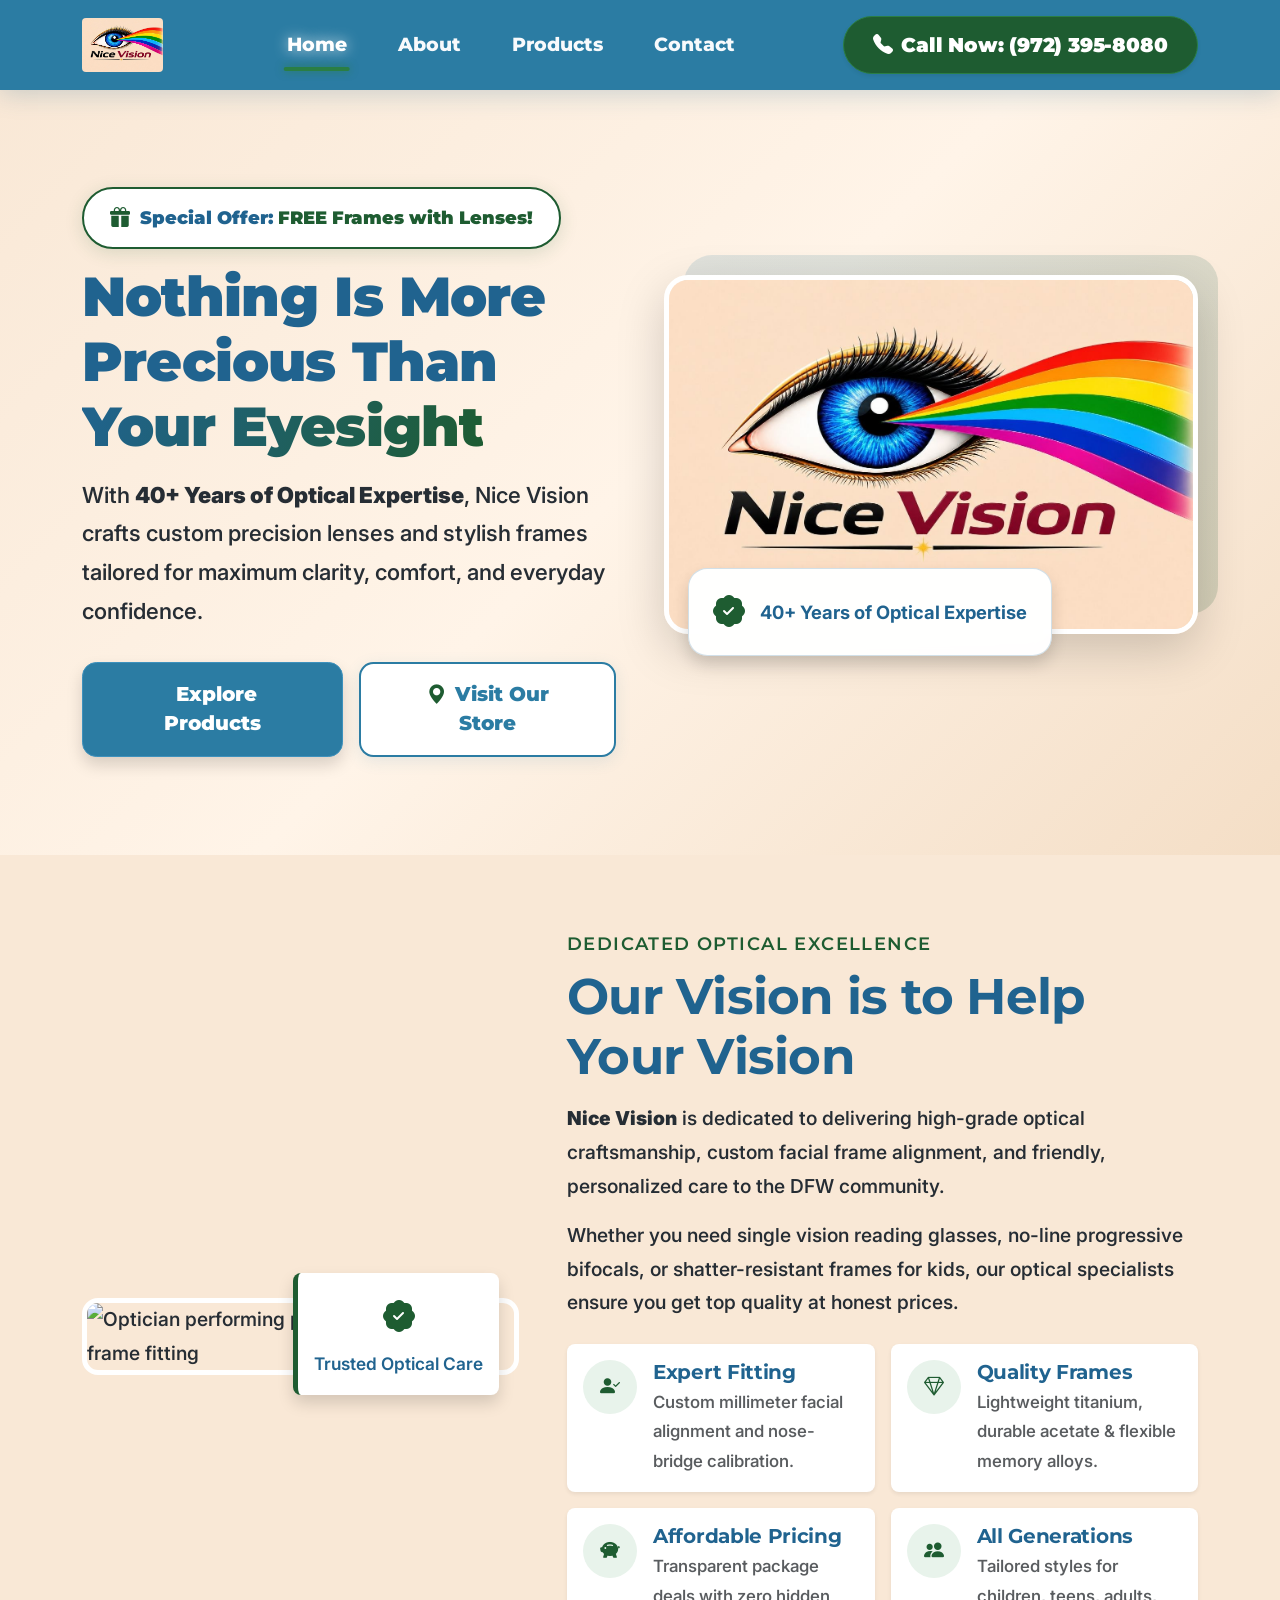
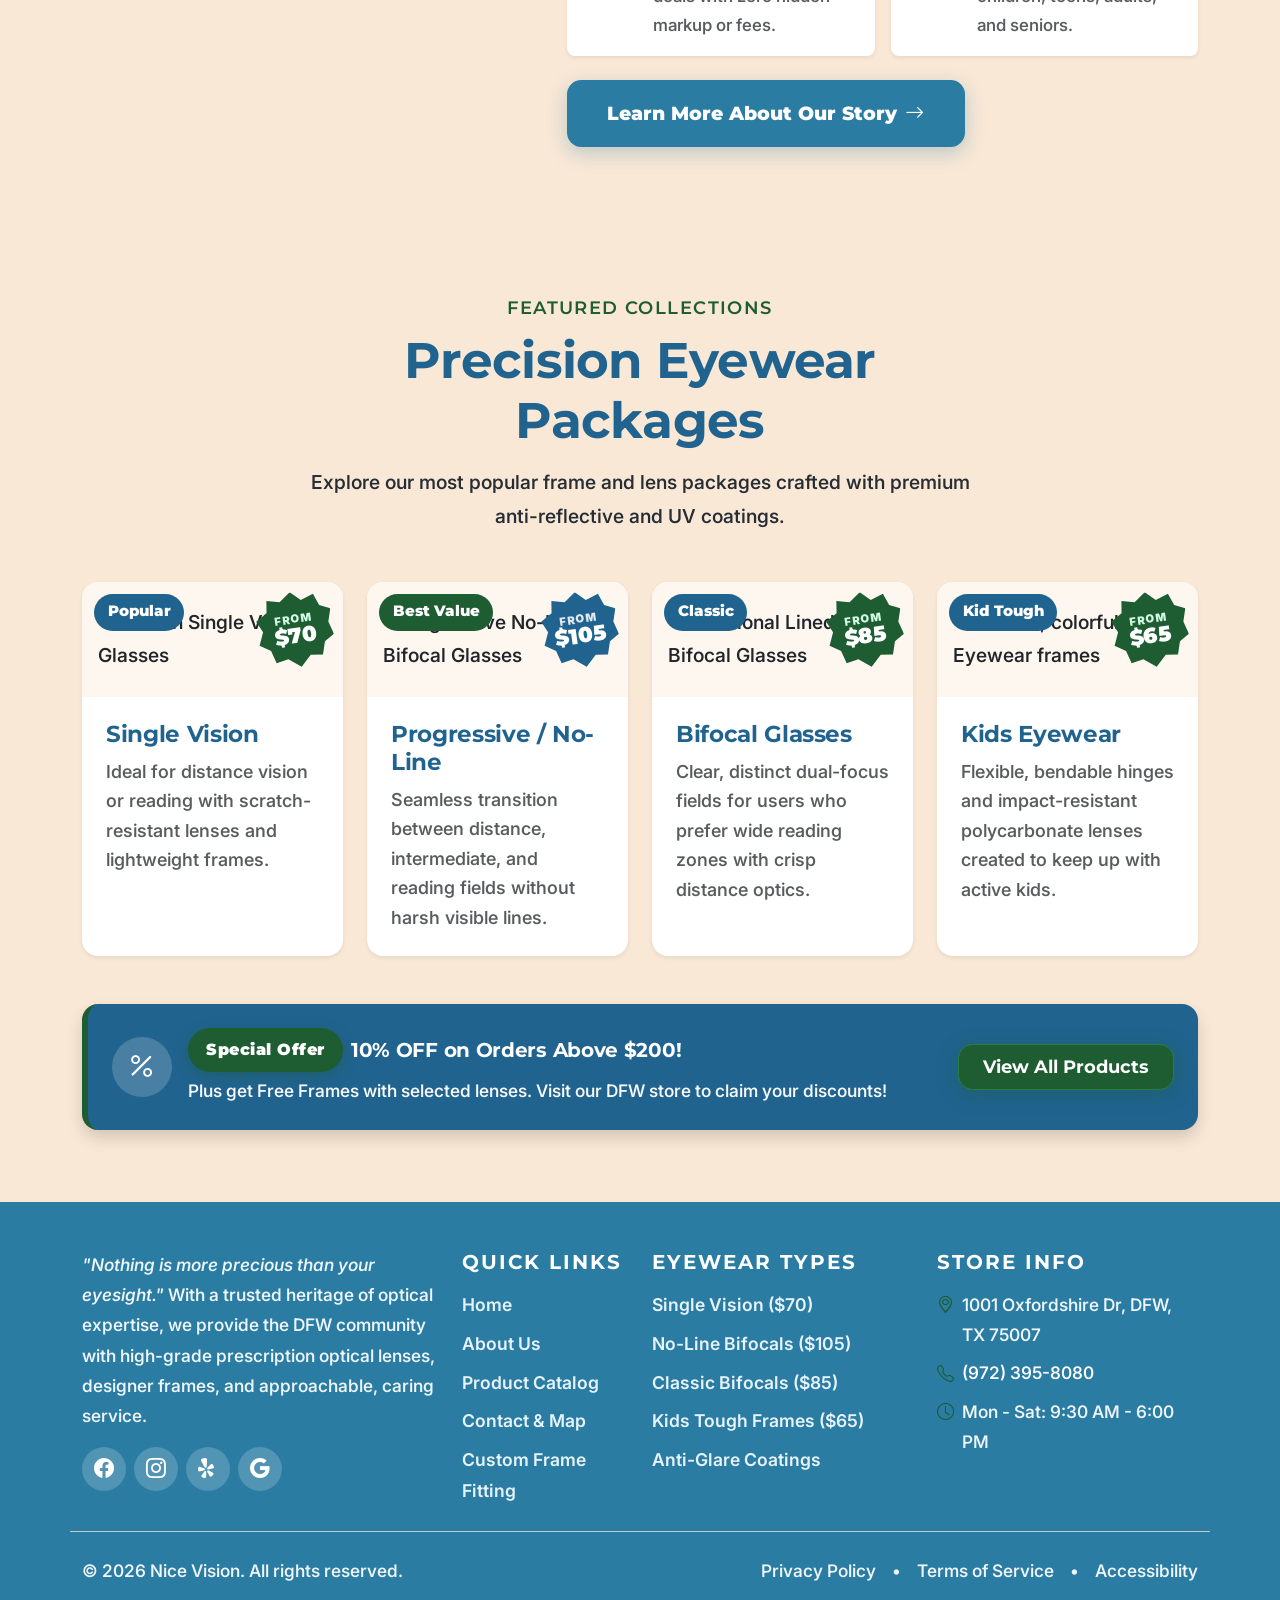
==== commit 7998973f: "clr-changed" ====
--- a/index.html
+++ b/index.html
@@ -77,10 +77,10 @@
             </div>
 
             <h1 class="hero-title fw-extrabold mb-3">
-              Nothing Is More Precious Than  <span class="text-gradient"> Your Eyesight</span>
+              Nothing Is More<br>Precious Than<br><span class="text-gradient">Your Eyesight</span>
             </h1>
             <p class="hero-subtitle mb-4 text-secondary-contrast">
-              With a <strong>40+ Year Legacy</strong> of trusted eyecare in DFW, TX, Nice Vision crafts custom precision lenses and stylish frames tailored for maximum clarity, comfort, and everyday confidence.
+              With <strong>40+ Years of Optical Expertise</strong>, Nice Vision crafts custom precision lenses and stylish frames tailored for maximum clarity, comfort, and everyday confidence.
             </p>
             <div class="d-flex flex-column flex-sm-row justify-content-center justify-content-lg-start gap-3 pt-2">
               <a href="products.html" class="btn btn-primary-custom btn-lg shadow">
@@ -135,14 +135,13 @@
                   class="img-fluid rounded-4 main-hero-img w-100 object-fit-cover"
                   loading="eager"
                 >
-                <div class="hero-floating-badge shadow">
-                  <div class="starburst-icon">
-                    <i class="bi bi-patch-check-fill text-accent-yellow fs-2"></i>
-                  </div>
-                  <div>
-                    <div class="fw-bold text-navy">40+ Years Legacy</div>
-                    <div class="extra-small text-muted">DFW, TX Opticians</div>
-                  </div>
+              </div>
+              <div class="hero-floating-badge shadow">
+                <div class="starburst-icon">
+                  <i class="bi bi-patch-check-fill text-accent-yellow fs-2"></i>
+                </div>
+                <div>
+                  <div class="fw-bold text-navy">40+ Years of Optical Expertise</div>
                 </div>
               </div>
               <div class="hero-backdrop-shape"></div>
--- a/style.css
+++ b/style.css
@@ -2,12 +2,12 @@
    Nice Vision - Brand Stylesheet
    Color Palette:
      - Main Background: #F9E8D6 (Warm peach/cream)
-     - Light/Medium Slate Blue: #205A82 / #1A4F72 (Replaces dark navy, pairs with peach & green)
+     - Soft Light Ocean/Cerulean Blue: #2B7CA3 / #20638F (Lighter fresh blue theme)
      - Subheadings / Accents: #1E5C31 (Dark Green)
-     - Body Text: #2D3748 / #222222 (Clear, bolder dark text)
-     - Primary Buttons / Navbar / Footer: #205A82 (Light Ocean Blue)
-     - Heading Font: Montserrat (Bold / Heavy Sans-Serif 800-900)
-     - Body Font: Inter (Crisp, modern sans-serif 500-600)
+     - Body Text: #262D34 (Bolder dark text for high legibility)
+     - Primary Buttons / Navbar / Footer: #2B7CA3 (Fresh Coastal Blue)
+     - Heading Font: Montserrat (Bold / Heavy Sans-Serif 850-900)
+     - Body Font: Inter (Modern sans-serif 550)
    ========================================================================== */
 
 :root {
@@ -16,11 +16,11 @@
   --color-bg-subtle: #FAF0E4;
   --color-bg-card: #FFFFFF;
   
-  /* Light / Medium Slate Ocean Blue Theme */
-  --color-navy: #1A4F72;
-  --color-navy-dark: #123B57;
-  --color-navy-light: #2A6E9B;
-  --color-blue-subtle: #E3EFF7;
+  /* Lighter Fresh Ocean / Cerulean Blue Theme */
+  --color-navy: #20638F;            /* Primary heading & brand text color */
+  --color-navy-dark: #174E72;       /* Deep state for crisp contrast */
+  --color-navy-light: #3D91BD;      /* Light ocean blue tint */
+  --color-blue-subtle: #E1EFF7;     /* Soft blue badge/icon tint */
   
   /* Green Accents */
   --color-green: #1E5C31;
@@ -28,21 +28,21 @@
   --color-green-subtle: #E8F3EB;
   
   /* Text */
-  --color-text-main: #1A4F72;
-  --color-text-body: #2D3748;
+  --color-text-main: #20638F;
+  --color-text-body: #262D34;
   --color-text-subheading: #1E5C31;
   --color-text-muted: #4A5568;
   
   /* Buttons & Footer */
-  --color-btn-bg: #205A82;
-  --color-btn-hover: #164363;
+  --color-btn-bg: #2B7CA3;
+  --color-btn-hover: #1E6283;
   --color-btn-text: #FFFFFF;
   
-  --color-footer-bg: #205A82;
+  --color-footer-bg: #2B7CA3;
   --color-footer-text: #FFFFFF;
   --color-footer-accent: #1E5C31;
   
-  --color-border: rgba(26, 79, 114, 0.16);
+  --color-border: rgba(32, 99, 143, 0.16);
   --color-border-green: rgba(30, 92, 49, 0.28);
   
   /* Typography */
@@ -51,10 +51,10 @@
 
   --transition-speed: 0.25s;
   --transition-ease: cubic-bezier(0.4, 0, 0.2, 1);
-  --shadow-sm: 0 2px 10px rgba(26, 79, 114, 0.08);
-  --shadow-md: 0 10px 28px rgba(26, 79, 114, 0.13);
-  --shadow-lg: 0 20px 38px rgba(26, 79, 114, 0.18);
-  --shadow-glow-blue: 0 4px 20px rgba(32, 90, 130, 0.35);
+  --shadow-sm: 0 2px 10px rgba(32, 99, 143, 0.08);
+  --shadow-md: 0 10px 28px rgba(32, 99, 143, 0.13);
+  --shadow-lg: 0 20px 38px rgba(32, 99, 143, 0.18);
+  --shadow-glow-blue: 0 4px 20px rgba(43, 124, 163, 0.35);
   --shadow-glow-green: 0 4px 20px rgba(30, 92, 49, 0.35);
 }
 
@@ -70,9 +70,9 @@
   font-family: var(--font-body);
   color: var(--color-text-body);
   background-color: var(--color-bg-main);
-  font-size: 1.12rem;
-  font-weight: 500;
-  line-height: 1.7;
+  font-size: 1.2rem;
+  font-weight: 550;
+  line-height: 1.75;
   -webkit-font-smoothing: antialiased;
   overflow-x: hidden;
   max-width: 100%;
@@ -82,7 +82,7 @@
 h1, h2, h3, h4, h5, h6, .brand-text {
   font-family: var(--font-heading);
   color: var(--color-navy);
-  font-weight: 850;
+  font-weight: 900;
   letter-spacing: -0.015em;
 }
 
@@ -91,8 +91,8 @@
 .text-accent-green,
 .text-accent-sky,
 .text-accent-yellow { color: var(--color-green) !important; }
-.text-secondary-contrast { color: var(--color-text-body) !important; font-weight: 550; font-size: 1.12rem; }
-.text-light-muted { color: #E8F1F5 !important; }
+.text-secondary-contrast { color: var(--color-text-body) !important; font-weight: 550; font-size: 1.2rem; }
+.text-light-muted { color: #EFF6FA !important; }
 .bg-navy { background-color: var(--color-footer-bg) !important; }
 .bg-light-section { background-color: var(--color-bg-main) !important; }
 .bg-green-subtle,
@@ -100,17 +100,17 @@
 .bg-yellow-subtle { background-color: var(--color-green-subtle) !important; color: var(--color-green) !important; }
 .tracking-wide { letter-spacing: 0.05em; }
 .tracking-wider { letter-spacing: 0.1em; }
-.extra-small { font-size: 0.92rem; font-weight: 500; }
-.small, small { font-size: 1rem; font-weight: 500; }
+.extra-small { font-size: 0.98rem; font-weight: 550; }
+.small, small { font-size: 1.08rem; font-weight: 550; }
 .max-w-700 { max-width: 700px; }
 .not-italic { font-style: normal; }
 
 /* ================= NAVBAR ================= */
 .brand-navbar {
-  background: var(--color-navbar-bg, #205A82);
-  box-shadow: 0 4px 24px rgba(26, 79, 114, 0.22);
-  padding-top: 0.95rem;
-  padding-bottom: 0.95rem;
+  background: var(--color-navbar-bg, #2B7CA3);
+  box-shadow: 0 4px 24px rgba(32, 99, 143, 0.22);
+  padding-top: 1rem;
+  padding-bottom: 1rem;
   transition: all var(--transition-speed) var(--transition-ease);
 }
 
@@ -124,10 +124,10 @@
 }
 
 .brand-logo-img {
-  height: 52px !important;
-  max-height: 52px !important;
+  height: 54px !important;
+  max-height: 54px !important;
   width: auto !important;
-  max-width: 230px !important;
+  max-width: 240px !important;
   object-fit: contain;
   border-radius: 4px;
   display: block;
@@ -139,10 +139,10 @@
 }
 
 .footer-logo-img {
-  height: 48px !important;
-  max-height: 48px !important;
+  height: 50px !important;
+  max-height: 50px !important;
   width: auto !important;
-  max-width: 210px !important;
+  max-width: 220px !important;
   object-fit: contain;
   border-radius: 4px;
   display: block;
@@ -151,9 +151,9 @@
 .brand-navbar .nav-link {
   color: #F8FAFC !important;
   font-family: var(--font-heading);
-  font-weight: 750;
-  font-size: 1.08rem;
-  padding: 0.55rem 1rem !important;
+  font-weight: 800;
+  font-size: 1.18rem;
+  padding: 0.6rem 1.1rem !important;
   position: relative;
   transition: color var(--transition-speed) ease;
 }
@@ -161,7 +161,7 @@
 .brand-navbar .nav-link:hover,
 .brand-navbar .nav-link.active {
   color: #FFFFFF !important;
-  text-shadow: 0 0 14px rgba(255, 255, 255, 0.7);
+  text-shadow: 0 0 14px rgba(255, 255, 255, 0.8);
 }
 
 .brand-navbar .nav-link::after {
@@ -171,7 +171,7 @@
   left: 50%;
   transform: translateX(-50%);
   width: 0;
-  height: 3px;
+  height: 3.5px;
   background: var(--color-green-light);
   border-radius: 2px;
   box-shadow: 0 0 8px rgba(42, 126, 68, 0.8);
@@ -188,15 +188,16 @@
   background: var(--color-green);
   color: #FFFFFF !important;
   font-family: var(--font-heading);
-  font-weight: 850;
-  font-size: 1.02rem;
-  padding: 0.65rem 1.5rem;
+  font-weight: 900;
+  font-size: 1.25rem;
+  padding: 0.8rem 1.85rem;
   border-radius: 50rem;
   border: 1.5px solid var(--color-green-light);
   box-shadow: 0 4px 18px rgba(30, 92, 49, 0.4), inset 0 1px 2px rgba(255, 255, 255, 0.3);
   transition: all var(--transition-speed) var(--transition-ease);
   position: relative;
   overflow: hidden;
+  letter-spacing: -0.01em;
 }
 
 .btn-call-cta:hover {
@@ -213,10 +214,10 @@
   color: var(--color-btn-text) !important;
   font-family: var(--font-heading);
   font-weight: 850;
-  font-size: 1.15rem;
-  border-radius: 0.85rem;
-  padding: 0.95rem 2.2rem;
-  box-shadow: 0 6px 22px rgba(32, 90, 130, 0.35), inset 0 1px 1px rgba(255, 255, 255, 0.25);
+  font-size: 1.22rem;
+  border-radius: 0.9rem;
+  padding: 1.05rem 2.4rem;
+  box-shadow: 0 6px 22px rgba(43, 124, 163, 0.35), inset 0 1px 1px rgba(255, 255, 255, 0.3);
   transition: all var(--transition-speed) var(--transition-ease);
 }
 
@@ -224,7 +225,7 @@
   background: var(--color-btn-hover);
   color: var(--color-btn-text) !important;
   transform: translateY(-2px) scale(1.02);
-  box-shadow: 0 10px 30px rgba(32, 90, 130, 0.5);
+  box-shadow: 0 10px 30px rgba(43, 124, 163, 0.5);
 }
 
 .btn-outline-custom {
@@ -233,10 +234,10 @@
   color: var(--color-btn-bg) !important;
   font-family: var(--font-heading);
   font-weight: 850;
-  font-size: 1.15rem;
-  border-radius: 0.85rem;
-  padding: 0.9rem 2.2rem;
-  box-shadow: 0 4px 16px rgba(32, 90, 130, 0.12);
+  font-size: 1.22rem;
+  border-radius: 0.9rem;
+  padding: 1rem 2.4rem;
+  box-shadow: 0 4px 16px rgba(43, 124, 163, 0.12);
   transition: all var(--transition-speed) var(--transition-ease);
 }
 
@@ -245,7 +246,7 @@
   border-color: var(--color-btn-bg);
   color: #FFFFFF !important;
   transform: translateY(-2px) scale(1.02);
-  box-shadow: 0 8px 24px rgba(32, 90, 130, 0.3);
+  box-shadow: 0 8px 24px rgba(43, 124, 163, 0.3);
 }
 
 .btn-outline-custom:hover i {
@@ -259,10 +260,10 @@
   color: #FFFFFF !important;
   font-family: var(--font-heading);
   font-weight: 850;
-  font-size: 1.12rem;
-  border-radius: 0.85rem;
-  padding: 0.95rem 2.2rem;
-  box-shadow: 0 6px 20px rgba(32, 90, 130, 0.3);
+  font-size: 1.2rem;
+  border-radius: 0.9rem;
+  padding: 1.05rem 2.4rem;
+  box-shadow: 0 6px 20px rgba(43, 124, 163, 0.3);
   transition: all var(--transition-speed) var(--transition-ease);
   display: inline-flex;
   align-items: center;
@@ -276,7 +277,7 @@
   color: var(--color-btn-bg) !important;
   border-color: var(--color-btn-bg) !important;
   transform: translateY(-2px) scale(1.02);
-  box-shadow: 0 8px 25px rgba(32, 90, 130, 0.25);
+  box-shadow: 0 8px 25px rgba(43, 124, 163, 0.25);
 }
 
 .btn-story-blue:hover i,
@@ -290,10 +291,10 @@
   color: #FFFFFF !important;
   font-family: var(--font-heading);
   font-weight: 850;
-  font-size: 1.08rem;
+  font-size: 1.15rem;
   border: 1px solid var(--color-green-light);
-  border-radius: 0.85rem;
-  padding: 0.75rem 1.75rem;
+  border-radius: 0.9rem;
+  padding: 0.85rem 1.9rem;
   box-shadow: 0 4px 20px rgba(30, 92, 49, 0.4);
   transition: all var(--transition-speed) ease;
 }
@@ -317,8 +318,8 @@
   background-color: var(--color-green-subtle);
   color: var(--color-green);
   font-family: var(--font-heading);
-  font-weight: 850;
-  font-size: 0.95rem;
+  font-weight: 900;
+  font-size: 1.05rem;
   border: 1.5px solid rgba(30, 92, 49, 0.35);
   border-radius: 50rem;
   box-shadow: 0 2px 8px rgba(30, 92, 49, 0.12);
@@ -326,10 +327,11 @@
 
 .hero-title {
   font-family: var(--font-heading);
-  font-size: clamp(2.75rem, 5.2vw, 4.2rem);
-  font-weight: 900;
-  line-height: 1.14;
+  font-size: clamp(2.35rem, 4.3vw, 3.5rem);
+  font-weight: 900;
+  line-height: 1.18;
   color: var(--color-navy);
+  max-width: 580px;
 }
 
 .text-gradient {
@@ -340,16 +342,17 @@
 }
 
 .hero-subtitle {
-  font-size: 1.28rem;
+  font-size: 1.38rem;
   font-weight: 550;
   color: var(--color-text-body);
   line-height: 1.75;
-  max-width: 580px;
+  max-width: 620px;
 }
 
 .hero-image-container {
   position: relative;
   z-index: 1;
+  margin-bottom: 2.2rem;
 }
 
 .hero-image-card {
@@ -366,25 +369,28 @@
 }
 
 .main-hero-img {
-  max-height: 500px;
+  max-height: 520px;
   width: 100%;
   object-fit: cover;
+  background-color: #FFFFFF;
 }
 
 .hero-floating-badge {
   position: absolute;
-  bottom: 20px;
-  left: 20px;
-  background: rgba(255, 255, 255, 0.96);
+  bottom: -22px;
+  left: 24px;
+  z-index: 5;
+  background: rgba(255, 255, 255, 0.98);
   backdrop-filter: blur(10px);
-  padding: 0.85rem 1.4rem;
-  border-radius: 1.1rem;
+  padding: 0.95rem 1.5rem;
+  border-radius: 1.2rem;
   display: flex;
   align-items: center;
-  gap: 0.85rem;
-  border: 1px solid rgba(26, 79, 114, 0.18);
-  font-size: 1.05rem;
-  font-weight: 700;
+  gap: 0.95rem;
+  border: 1.5px solid rgba(32, 99, 143, 0.2);
+  font-size: 1.15rem;
+  font-weight: 800;
+  box-shadow: var(--shadow-md);
 }
 
 .hero-floating-badge i {
@@ -397,7 +403,7 @@
   right: -20px;
   width: 100%;
   height: 100%;
-  background: linear-gradient(135deg, rgba(32, 90, 130, 0.14) 0%, rgba(30, 92, 49, 0.16) 100%);
+  background: linear-gradient(135deg, rgba(43, 124, 163, 0.14) 0%, rgba(30, 92, 49, 0.16) 100%);
   border-radius: 1.75rem;
   z-index: -1;
 }
@@ -413,7 +419,7 @@
 }
 
 .about-main-img {
-  max-height: 460px;
+  max-height: 480px;
   border: 5px solid #FFFFFF;
 }
 
@@ -423,20 +429,20 @@
   right: 20px;
   background-color: #FFFFFF;
   border-left: 5px solid var(--color-green);
-  min-width: 160px;
-  padding: 1rem 1.25rem;
+  min-width: 175px;
+  padding: 1.1rem 1.4rem;
 }
 
 .about-experience-card span:first-child {
   color: var(--color-green) !important;
   font-family: var(--font-heading);
-  font-weight: 850;
+  font-weight: 900;
 }
 
 .section-subtitle {
   font-family: var(--font-heading);
-  font-weight: 850;
-  font-size: 1rem;
+  font-weight: 900;
+  font-size: 1.1rem;
   color: var(--color-green) !important;
   letter-spacing: 0.08em;
 }
@@ -444,7 +450,7 @@
 .section-title {
   font-family: var(--font-heading);
   font-weight: 900;
-  font-size: clamp(2rem, 3.5vw, 2.75rem);
+  font-size: clamp(2.2rem, 4vw, 3.1rem);
   color: var(--color-navy);
 }
 
@@ -455,13 +461,13 @@
 }
 
 .feature-card h3 {
-  font-size: 1.18rem;
-  font-weight: 850;
+  font-size: 1.25rem;
+  font-weight: 900;
 }
 
 .feature-card p {
-  font-size: 0.98rem;
-  font-weight: 500;
+  font-size: 1.05rem;
+  font-weight: 550;
 }
 
 .feature-card:hover {
@@ -470,15 +476,15 @@
 }
 
 .feature-icon-box {
-  width: 50px;
-  height: 50px;
+  width: 54px;
+  height: 54px;
   display: flex;
   align-items: center;
   justify-content: center;
   flex-shrink: 0;
   background-color: var(--color-green-subtle) !important;
   color: var(--color-green) !important;
-  font-size: 1.25rem;
+  font-size: 1.35rem;
 }
 
 /* ================= PRODUCTS SECTION & STARBURST BADGES ================= */
@@ -493,14 +499,14 @@
 }
 
 .product-card .card-title {
-  font-size: 1.35rem;
-  font-weight: 850;
+  font-size: 1.45rem;
+  font-weight: 900;
 }
 
 .product-card .card-text {
-  font-size: 1.05rem;
-  font-weight: 500;
-  line-height: 1.6;
+  font-size: 1.12rem;
+  font-weight: 550;
+  line-height: 1.65;
 }
 
 .product-card:hover {
@@ -521,7 +527,7 @@
 }
 
 .product-img {
-  height: 190px;
+  height: 200px;
   object-fit: cover;
   border-radius: 0.75rem;
   transition: transform 0.4s ease;
@@ -538,9 +544,9 @@
   background-color: var(--color-navy);
   color: #FFFFFF;
   font-family: var(--font-heading);
-  font-size: 0.85rem;
-  font-weight: 800;
-  padding: 0.3rem 0.75rem;
+  font-size: 0.92rem;
+  font-weight: 850;
+  padding: 0.35rem 0.85rem;
   border-radius: 50rem;
 }
 
@@ -554,8 +560,8 @@
   top: 10px;
   right: 10px;
   z-index: 10;
-  width: 70px;
-  height: 70px;
+  width: 76px;
+  height: 76px;
   background: var(--color-green);
   color: #FFFFFF;
   display: flex;
@@ -580,7 +586,7 @@
 
 .starburst-highlight {
   background: var(--color-navy);
-  box-shadow: 0 6px 20px rgba(26, 79, 114, 0.45);
+  box-shadow: 0 6px 20px rgba(32, 99, 143, 0.45);
 }
 
 .starburst-inner {
@@ -590,7 +596,7 @@
 }
 
 .badge-from {
-  font-size: 0.65rem;
+  font-size: 0.7rem;
   font-weight: 900;
   letter-spacing: 0.08em;
   color: #D1FAE5;
@@ -601,7 +607,7 @@
 }
 
 .badge-price {
-  font-size: 1.25rem;
+  font-size: 1.35rem;
   font-weight: 900;
   font-family: var(--font-heading);
   color: #FFFFFF;
@@ -611,12 +617,12 @@
   background: #FFFFFF;
   color: var(--color-navy);
   border: 2px solid var(--color-navy);
-  padding: 0.7rem 1.2rem;
-  border-radius: 0.75rem;
-  font-family: var(--font-heading);
-  font-size: 1rem;
-  font-weight: 850;
-  box-shadow: 0 2px 8px rgba(26, 79, 114, 0.1);
+  padding: 0.75rem 1.3rem;
+  border-radius: 0.8rem;
+  font-family: var(--font-heading);
+  font-size: 1.08rem;
+  font-weight: 900;
+  box-shadow: 0 2px 8px rgba(32, 99, 143, 0.1);
   transition: all var(--transition-speed) ease;
 }
 
@@ -625,7 +631,7 @@
   color: #FFFFFF;
   border-color: var(--color-navy);
   transform: translateY(-2px);
-  box-shadow: 0 6px 18px rgba(26, 79, 114, 0.35);
+  box-shadow: 0 6px 18px rgba(32, 99, 143, 0.35);
 }
 
 /* Promotional Banner */
@@ -635,15 +641,15 @@
 }
 
 .promo-icon-badge {
-  width: 56px;
-  height: 56px;
+  width: 60px;
+  height: 60px;
   border-radius: 50%;
-  background-color: rgba(255, 255, 255, 0.15);
+  background-color: rgba(255, 255, 255, 0.18);
   display: flex;
   align-items: center;
   justify-content: center;
   flex-shrink: 0;
-  font-size: 1.4rem;
+  font-size: 1.5rem;
 }
 
 .promo-icon-badge i {
@@ -652,13 +658,13 @@
 
 /* ================= CONTACT & MAP SECTION ================= */
 .contact-icon {
-  width: 50px;
-  height: 50px;
+  width: 54px;
+  height: 54px;
   display: flex;
   align-items: center;
   justify-content: center;
   flex-shrink: 0;
-  font-size: 1.25rem;
+  font-size: 1.35rem;
 }
 
 .map-wrapper {
@@ -670,27 +676,27 @@
 .form-control:focus,
 .form-select:focus {
   border-color: var(--color-navy);
-  box-shadow: 0 0 0 0.25rem rgba(32, 90, 130, 0.2);
+  box-shadow: 0 0 0 0.25rem rgba(43, 124, 163, 0.2);
 }
 
 /* ================= FOOTER SECTION ================= */
 .footer {
-  background-color: var(--color-footer-bg, #205A82) !important;
+  background-color: var(--color-footer-bg, #2B7CA3) !important;
   color: var(--color-footer-text);
-  font-size: 1.05rem;
+  font-size: 1.12rem;
 }
 
 .footer h4, .footer h5, .footer h6 {
   font-family: var(--font-heading);
-  font-weight: 850;
-  font-size: 1.18rem;
+  font-weight: 900;
+  font-size: 1.25rem;
   color: #FFFFFF !important;
 }
 
 .footer-links a {
-  color: #E2EEF5;
-  font-size: 1.02rem;
-  font-weight: 550;
+  color: #E6F3FA;
+  font-size: 1.1rem;
+  font-weight: 600;
   text-decoration: none;
   transition: color var(--transition-speed) ease, padding-left var(--transition-speed) ease;
 }
@@ -708,13 +714,13 @@
   display: inline-flex;
   align-items: center;
   justify-content: center;
-  width: 40px;
-  height: 40px;
+  width: 44px;
+  height: 44px;
   border-radius: 50%;
-  background-color: rgba(255, 255, 255, 0.15);
+  background-color: rgba(255, 255, 255, 0.18);
   color: #FFFFFF;
   text-decoration: none;
-  font-size: 1.15rem;
+  font-size: 1.25rem;
   transition: all var(--transition-speed) ease;
 }
 
@@ -764,46 +770,46 @@
 /* Mobile (<576px) */
 @media (max-width: 575.98px) {
   .brand-navbar {
-    padding-top: 0.65rem;
-    padding-bottom: 0.65rem;
+    padding-top: 0.75rem;
+    padding-bottom: 0.75rem;
   }
 
   .brand-navbar .container {
-    min-height: 44px;
+    min-height: 46px;
   }
 
   .brand-logo-img {
+    height: 44px !important;
+    max-height: 44px !important;
+    width: auto !important;
+    max-width: 190px !important;
+    object-fit: contain;
+    display: block;
+    margin: 0 auto;
+  }
+
+  .footer-logo-img {
     height: 42px !important;
     max-height: 42px !important;
     width: auto !important;
-    max-width: 180px !important;
+    max-width: 190px !important;
     object-fit: contain;
     display: block;
-    margin: 0 auto;
-  }
-
-  .footer-logo-img {
-    height: 40px !important;
-    max-height: 40px !important;
-    width: auto !important;
-    max-width: 180px !important;
-    object-fit: contain;
-    display: block;
   }
 
   .hero-title {
-    font-size: 2.3rem;
+    font-size: 2.15rem;
   }
   
   .hero-subtitle {
-    font-size: 1.12rem;
+    font-size: 1.18rem;
   }
   
   .hero-floating-badge {
-    bottom: 12px;
-    left: 12px;
-    padding: 0.6rem 1rem;
-    font-size: 0.95rem;
+    bottom: -16px;
+    left: 14px;
+    padding: 0.7rem 1.1rem;
+    font-size: 1.02rem;
   }
   
   .about-experience-card {
@@ -821,12 +827,12 @@
 /* Extra Small Mobile (<380px) */
 @media (max-width: 379.98px) {
   .brand-navbar {
-    padding-top: 0.5rem;
-    padding-bottom: 0.5rem;
+    padding-top: 0.55rem;
+    padding-bottom: 0.55rem;
   }
 
   .brand-navbar .container {
-    min-height: 38px;
+    min-height: 40px;
   }
 
   .brand-navbar .navbar-brand {
@@ -834,44 +840,44 @@
   }
 
   .brand-logo-img {
-    height: 34px !important;
-    max-height: 34px !important;
+    height: 36px !important;
+    max-height: 36px !important;
     width: auto !important;
-    max-width: 145px !important;
+    max-width: 155px !important;
   }
 
   .footer-logo-img {
-    height: 34px !important;
-    max-height: 34px !important;
+    height: 36px !important;
+    max-height: 36px !important;
     width: auto !important;
-    max-width: 145px !important;
+    max-width: 155px !important;
   }
 }
 
 /* Tablet (576px - 991.98px) */
 @media (min-width: 576px) and (max-width: 991.98px) {
   .hero-title {
-    font-size: 2.9rem;
+    font-size: 2.6rem;
   }
   
   .main-hero-img {
-    max-height: 400px;
+    max-height: 420px;
   }
   
   .about-main-img {
-    max-height: 360px;
+    max-height: 380px;
   }
 }
 
 /* Desktop (>992px) */
 @media (min-width: 992px) {
   .hero-section {
-    padding-top: 5.5rem;
-    padding-bottom: 5.5rem;
+    padding-top: 6rem;
+    padding-bottom: 6rem;
   }
   
   .brand-navbar .nav-link {
-    font-size: 1.08rem;
+    font-size: 1.18rem;
   }
 }
 
@@ -879,16 +885,16 @@
 .page-header-section {
   background: var(--color-navy);
   color: #FFFFFF;
-  padding: 4rem 0 3.5rem 0;
+  padding: 4.2rem 0 3.8rem 0;
   position: relative;
-  box-shadow: 0 6px 25px rgba(26, 79, 114, 0.2);
+  box-shadow: 0 6px 25px rgba(32, 99, 143, 0.2);
 }
 
 .page-header-title {
   color: #FFFFFF;
   font-family: var(--font-heading);
   font-weight: 900;
-  font-size: clamp(2.2rem, 4vw, 3.2rem);
+  font-size: clamp(2.4rem, 4.2vw, 3.4rem);
   text-shadow: 0 2px 10px rgba(0, 0, 0, 0.3);
 }
 
@@ -897,13 +903,13 @@
   border: 2px solid var(--color-green);
   color: var(--color-navy);
   font-family: var(--font-heading);
-  font-size: 1.05rem;
-  font-weight: 850;
-  padding: 0.6rem 1.4rem;
+  font-size: 1.12rem;
+  font-weight: 900;
+  padding: 0.7rem 1.6rem;
   border-radius: 50rem;
   display: inline-flex;
   align-items: center;
-  gap: 0.6rem;
+  gap: 0.65rem;
   box-shadow: 0 4px 18px rgba(30, 92, 49, 0.15);
   transition: transform 0.2s ease, box-shadow 0.2s ease;
 }
@@ -925,7 +931,7 @@
   background: var(--color-green-subtle);
   border: 2px solid var(--color-green);
   border-radius: 1.25rem;
-  padding: 1.75rem;
+  padding: 1.85rem;
   color: var(--color-navy);
   box-shadow: 0 6px 20px rgba(30, 92, 49, 0.12);
 }
@@ -934,9 +940,9 @@
   background: var(--color-green);
   color: #FFFFFF;
   font-family: var(--font-heading);
-  font-weight: 850;
-  font-size: 0.92rem;
-  padding: 0.45rem 1.05rem;
+  font-weight: 900;
+  font-size: 0.98rem;
+  padding: 0.5rem 1.15rem;
   border-radius: 50rem;
   box-shadow: 0 4px 14px rgba(30, 92, 49, 0.35);
   letter-spacing: 0.03em;
